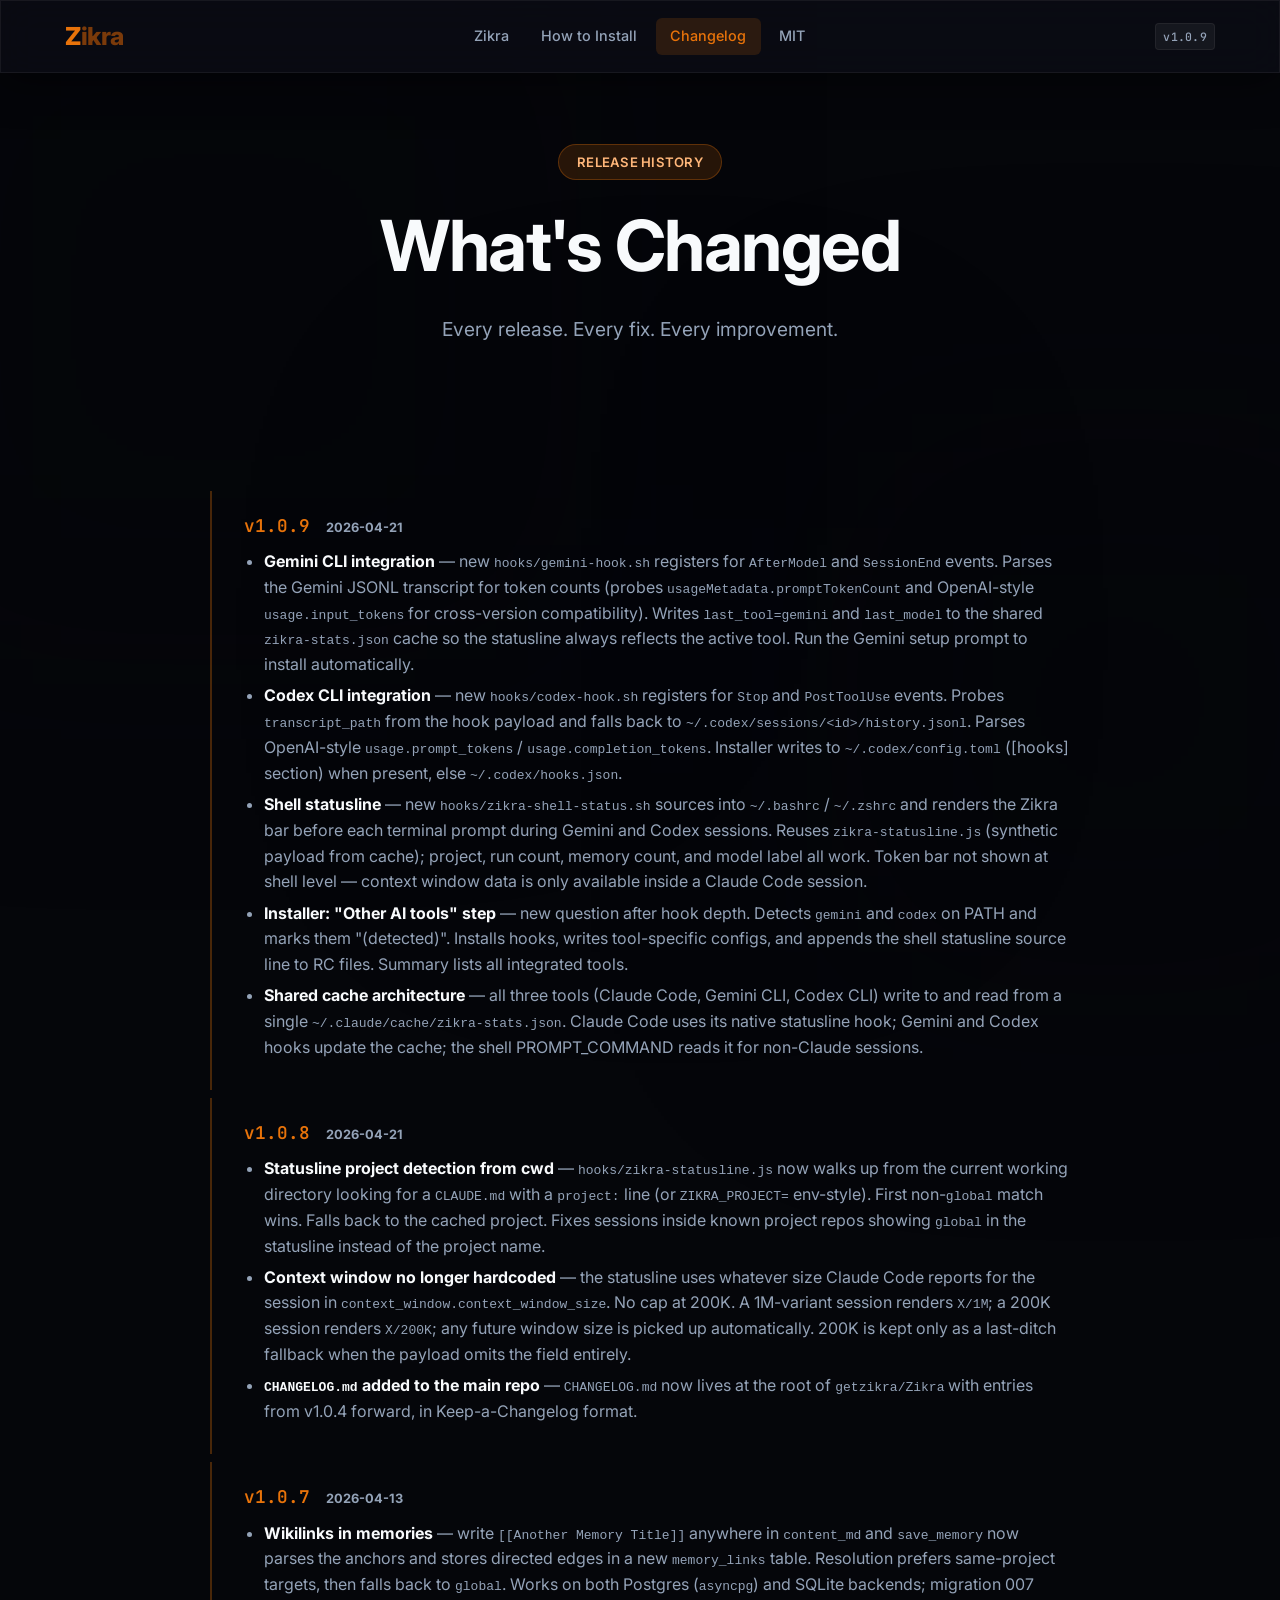
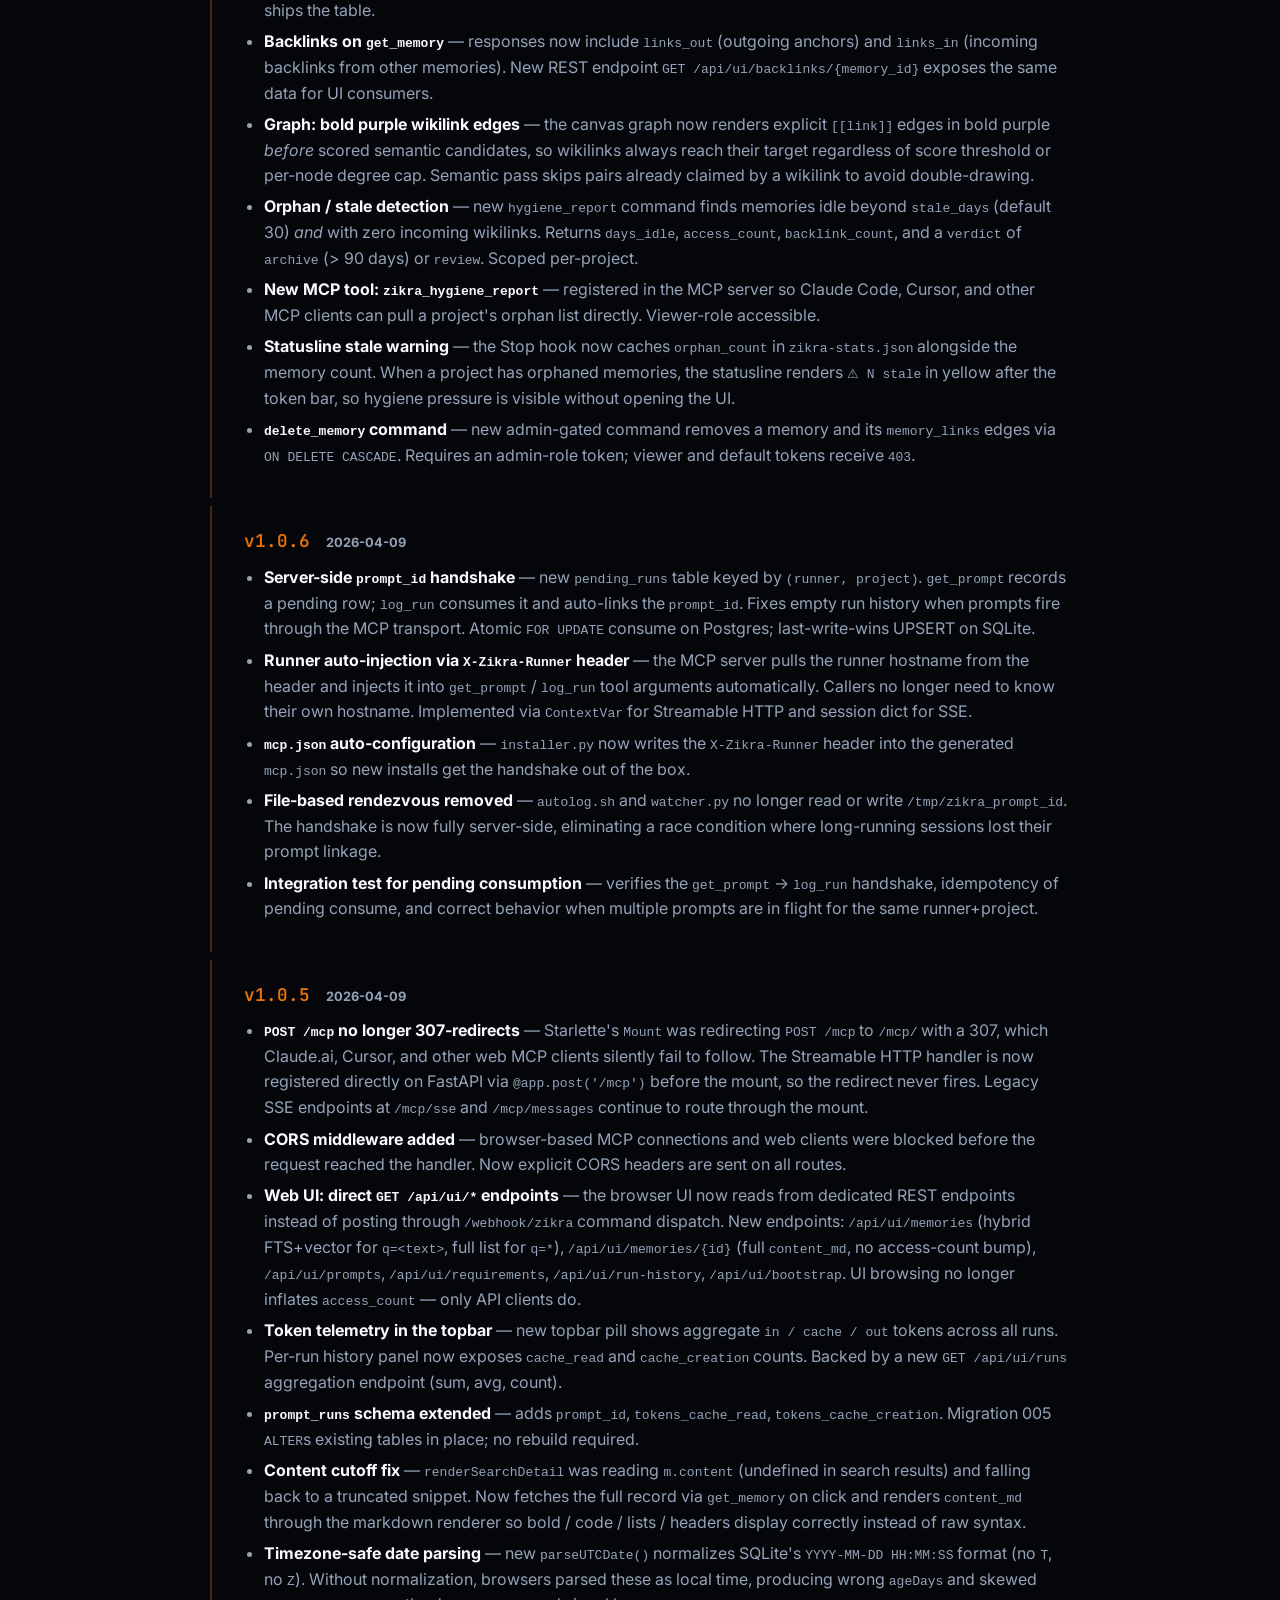
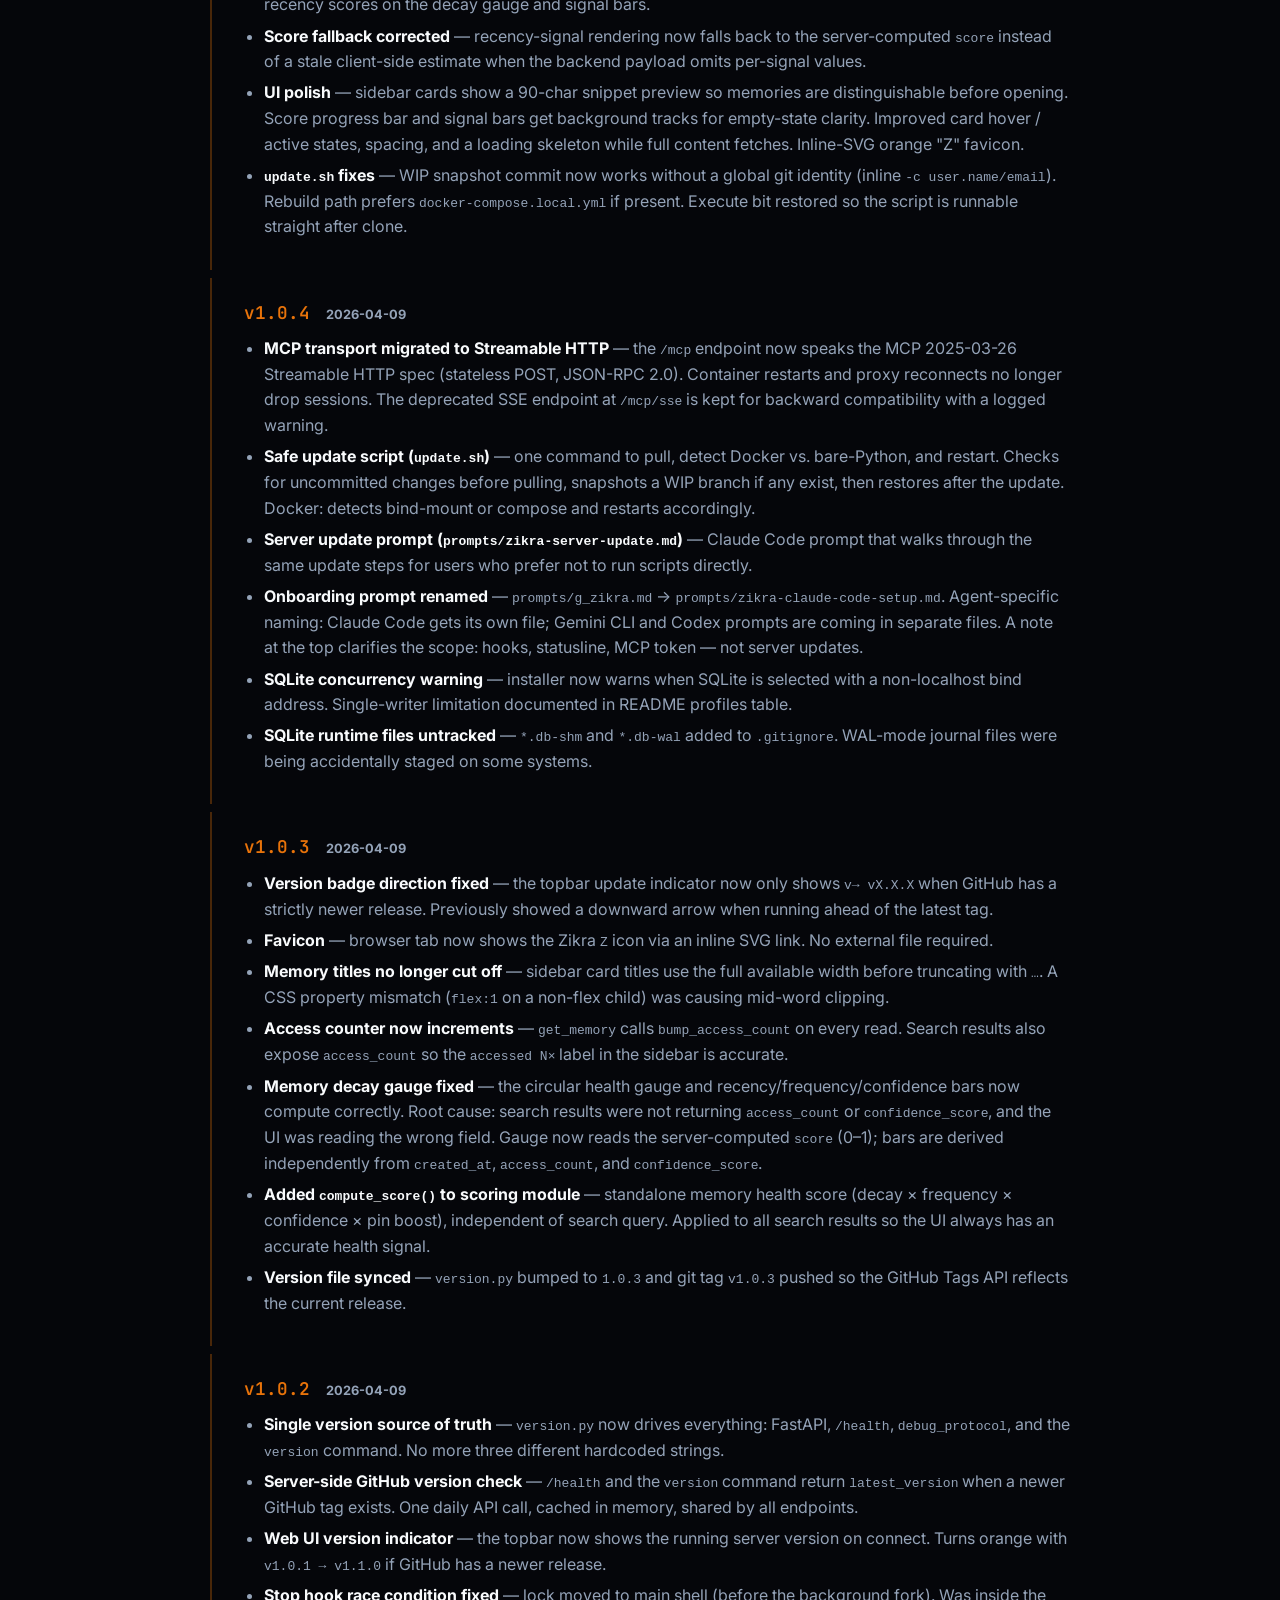
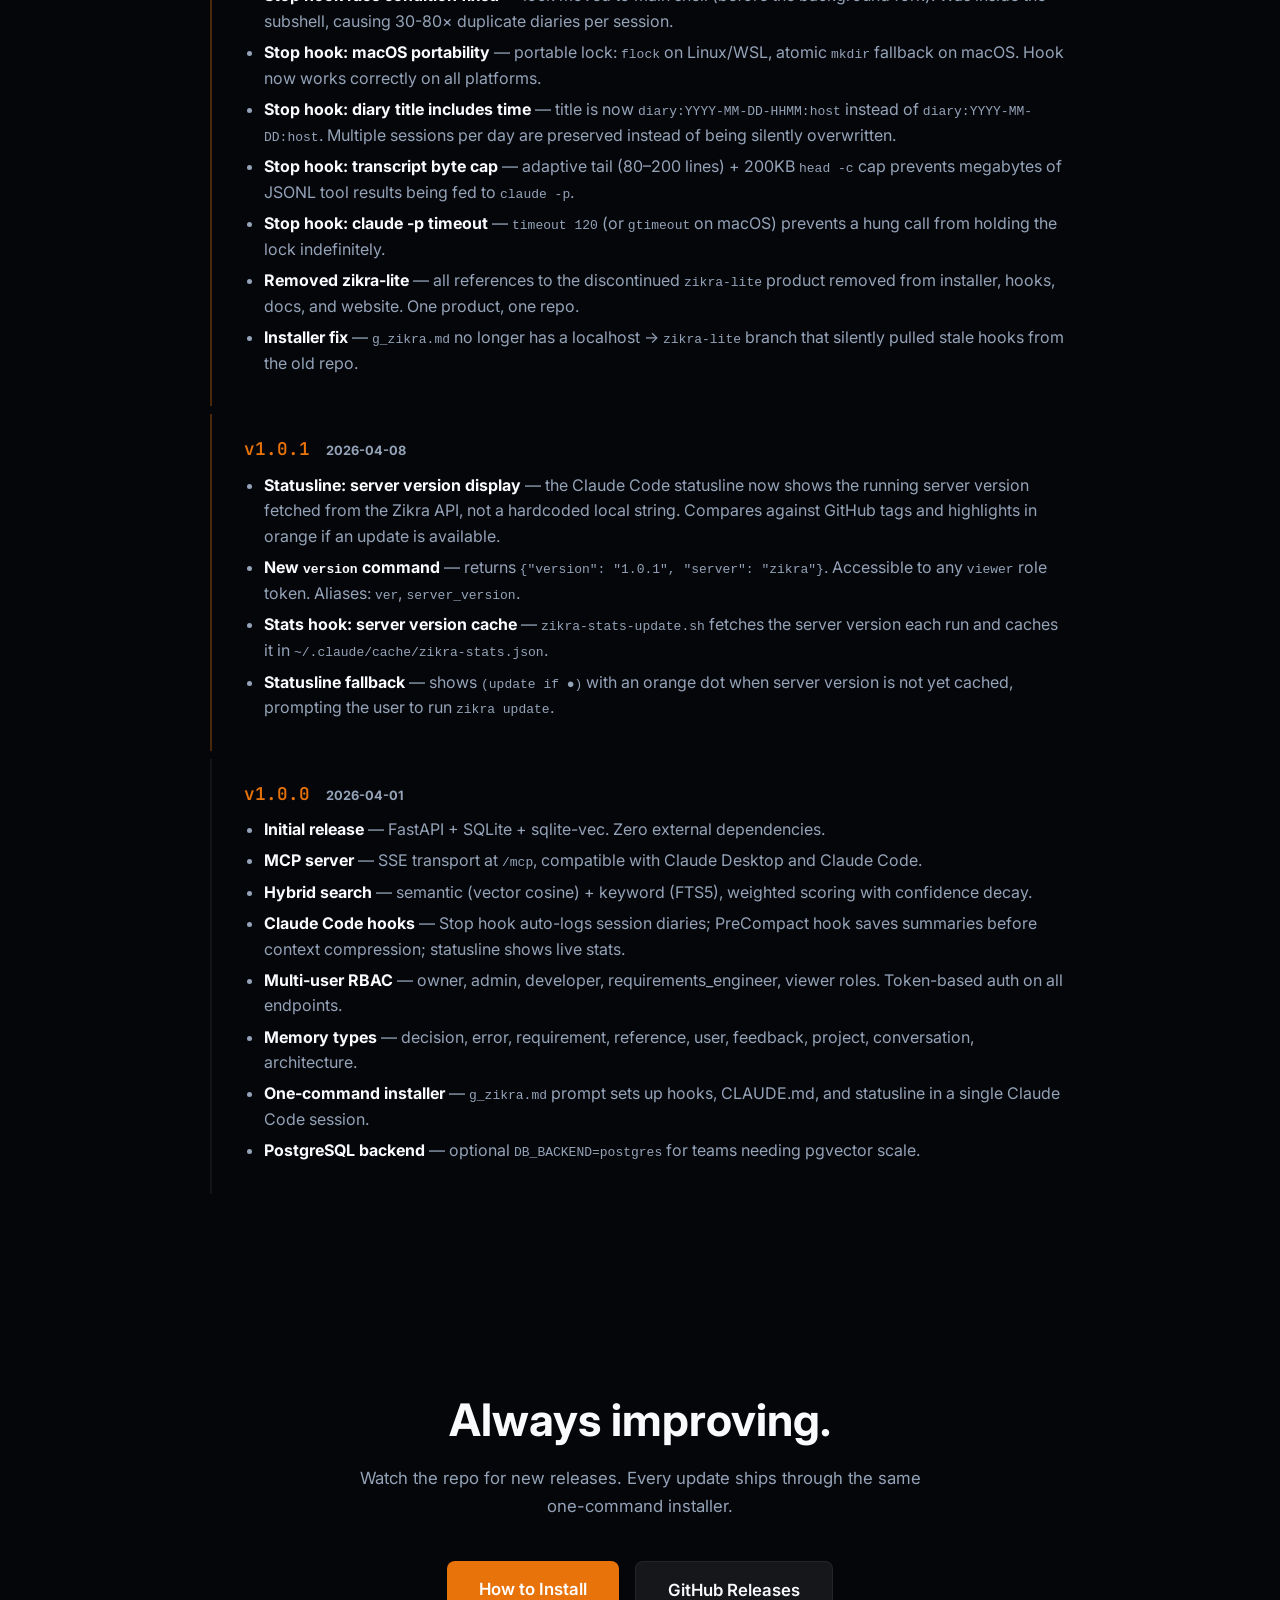
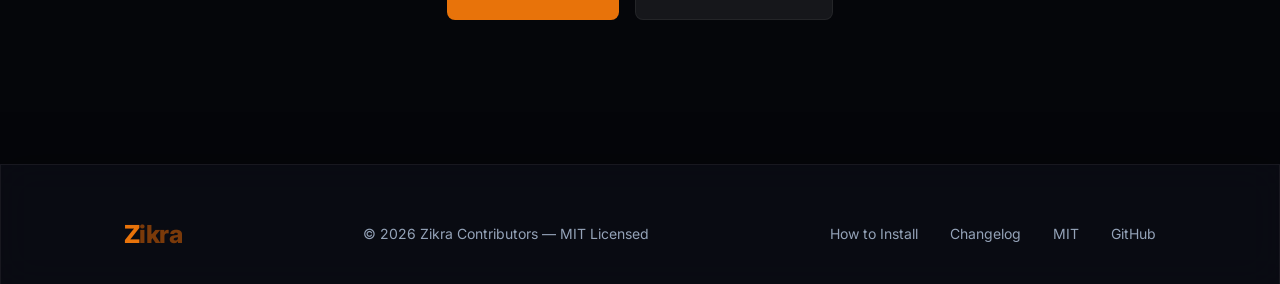
==== changelog.html @ b5ac1cb3 "docs: v1.0.8 + v1.0.9 changelog; Gemini/Codex install instructions changelog.html - Add v1.0.9 entry" ====
<!DOCTYPE html>
<html lang="en">
<head>
    <meta charset="UTF-8">
    <meta name="viewport" content="width=device-width, initial-scale=1.0">
    <title>Zikra — Changelog</title>
    <meta name="description" content="Zikra version history and release notes.">
    <link rel="icon" type="image/svg+xml" href="favicon.svg">
    <link rel="stylesheet" href="style.css">
    <link rel="preconnect" href="https://fonts.googleapis.com">
    <link rel="preconnect" href="https://fonts.gstatic.com" crossorigin>
    <link href="https://fonts.googleapis.com/css2?family=Inter:wght@300;400;500;600;700&family=JetBrains+Mono:wght@400;500&display=swap" rel="stylesheet">
</head>
<body>

<div class="blob blob-1"></div>
<div class="blob blob-2"></div>
<div class="blob blob-3"></div>

<nav class="navbar glass">
    <a href="index.html" class="logo"><span class="z">Z</span><span class="ikra">ikra</span></a>
    <div class="nav-links">
        <a href="index.html">Zikra</a>
        <a href="install.html">How to Install</a>
        <a href="changelog.html">Changelog</a>
        <a href="license.html">MIT</a>
    </div>
    <a href="changelog.html" class="version-badge" id="version-badge">v1.0.9</a>
</nav>

<!-- ── Hero ─────────────────────────────────────────────────────────────────── -->
<header style="padding:9rem 5% 2rem;text-align:center;" class="reveal">
    <div class="container">
        <div class="badge">Release History</div>
        <h1 class="hero-title">What's <span class="gradient-text">Changed</span></h1>
        <p class="hero-sub" style="margin:1.25rem auto 0;">
            Every release. Every fix. Every improvement.
        </p>
    </div>
</header>

<!-- ── Changelog entries ──────────────────────────────────────────────────────── -->
<section class="section reveal">
    <div style="max-width:860px;margin:0 auto;">

        <div class="changelog-entry">
            <h3>
                <span class="changelog-version">v1.0.9</span>
                <span class="changelog-date">2026-04-21</span>
            </h3>
            <ul>
                <li><strong>Gemini CLI integration</strong> — new <code>hooks/gemini-hook.sh</code> registers for <code>AfterModel</code> and <code>SessionEnd</code> events. Parses the Gemini JSONL transcript for token counts (probes <code>usageMetadata.promptTokenCount</code> and OpenAI-style <code>usage.input_tokens</code> for cross-version compatibility). Writes <code>last_tool=gemini</code> and <code>last_model</code> to the shared <code>zikra-stats.json</code> cache so the statusline always reflects the active tool. Run the Gemini setup prompt to install automatically.</li>
                <li><strong>Codex CLI integration</strong> — new <code>hooks/codex-hook.sh</code> registers for <code>Stop</code> and <code>PostToolUse</code> events. Probes <code>transcript_path</code> from the hook payload and falls back to <code>~/.codex/sessions/&lt;id&gt;/history.jsonl</code>. Parses OpenAI-style <code>usage.prompt_tokens</code> / <code>usage.completion_tokens</code>. Installer writes to <code>~/.codex/config.toml</code> ([hooks] section) when present, else <code>~/.codex/hooks.json</code>.</li>
                <li><strong>Shell statusline</strong> — new <code>hooks/zikra-shell-status.sh</code> sources into <code>~/.bashrc</code> / <code>~/.zshrc</code> and renders the Zikra bar before each terminal prompt during Gemini and Codex sessions. Reuses <code>zikra-statusline.js</code> (synthetic payload from cache); project, run count, memory count, and model label all work. Token bar not shown at shell level — context window data is only available inside a Claude Code session.</li>
                <li><strong>Installer: "Other AI tools" step</strong> — new question after hook depth. Detects <code>gemini</code> and <code>codex</code> on PATH and marks them "(detected)". Installs hooks, writes tool-specific configs, and appends the shell statusline source line to RC files. Summary lists all integrated tools.</li>
                <li><strong>Shared cache architecture</strong> — all three tools (Claude Code, Gemini CLI, Codex CLI) write to and read from a single <code>~/.claude/cache/zikra-stats.json</code>. Claude Code uses its native statusline hook; Gemini and Codex hooks update the cache; the shell PROMPT_COMMAND reads it for non-Claude sessions.</li>
            </ul>
        </div>

        <div class="changelog-entry">
            <h3>
                <span class="changelog-version">v1.0.8</span>
                <span class="changelog-date">2026-04-21</span>
            </h3>
            <ul>
                <li><strong>Statusline project detection from cwd</strong> — <code>hooks/zikra-statusline.js</code> now walks up from the current working directory looking for a <code>CLAUDE.md</code> with a <code>project:</code> line (or <code>ZIKRA_PROJECT=</code> env-style). First non-<code>global</code> match wins. Falls back to the cached project. Fixes sessions inside known project repos showing <code>global</code> in the statusline instead of the project name.</li>
                <li><strong>Context window no longer hardcoded</strong> — the statusline uses whatever size Claude Code reports for the session in <code>context_window.context_window_size</code>. No cap at 200K. A 1M-variant session renders <code>X/1M</code>; a 200K session renders <code>X/200K</code>; any future window size is picked up automatically. 200K is kept only as a last-ditch fallback when the payload omits the field entirely.</li>
                <li><strong><code>CHANGELOG.md</code> added to the main repo</strong> — <code>CHANGELOG.md</code> now lives at the root of <code>getzikra/Zikra</code> with entries from v1.0.4 forward, in Keep-a-Changelog format.</li>
            </ul>
        </div>

        <div class="changelog-entry">
            <h3>
                <span class="changelog-version">v1.0.7</span>
                <span class="changelog-date">2026-04-13</span>
            </h3>
            <ul>
                <li><strong>Wikilinks in memories</strong> — write <code>[[Another Memory Title]]</code> anywhere in <code>content_md</code> and <code>save_memory</code> now parses the anchors and stores directed edges in a new <code>memory_links</code> table. Resolution prefers same-project targets, then falls back to <code>global</code>. Works on both Postgres (<code>asyncpg</code>) and SQLite backends; migration 007 ships the table.</li>
                <li><strong>Backlinks on <code>get_memory</code></strong> — responses now include <code>links_out</code> (outgoing anchors) and <code>links_in</code> (incoming backlinks from other memories). New REST endpoint <code>GET /api/ui/backlinks/{memory_id}</code> exposes the same data for UI consumers.</li>
                <li><strong>Graph: bold purple wikilink edges</strong> — the canvas graph now renders explicit <code>[[link]]</code> edges in bold purple <em>before</em> scored semantic candidates, so wikilinks always reach their target regardless of score threshold or per-node degree cap. Semantic pass skips pairs already claimed by a wikilink to avoid double-drawing.</li>
                <li><strong>Orphan / stale detection</strong> — new <code>hygiene_report</code> command finds memories idle beyond <code>stale_days</code> (default 30) <em>and</em> with zero incoming wikilinks. Returns <code>days_idle</code>, <code>access_count</code>, <code>backlink_count</code>, and a <code>verdict</code> of <code>archive</code> (&gt; 90 days) or <code>review</code>. Scoped per-project.</li>
                <li><strong>New MCP tool: <code>zikra_hygiene_report</code></strong> — registered in the MCP server so Claude Code, Cursor, and other MCP clients can pull a project's orphan list directly. Viewer-role accessible.</li>
                <li><strong>Statusline stale warning</strong> — the Stop hook now caches <code>orphan_count</code> in <code>zikra-stats.json</code> alongside the memory count. When a project has orphaned memories, the statusline renders <code>⚠ N stale</code> in yellow after the token bar, so hygiene pressure is visible without opening the UI.</li>
                <li><strong><code>delete_memory</code> command</strong> — new admin-gated command removes a memory and its <code>memory_links</code> edges via <code>ON DELETE CASCADE</code>. Requires an admin-role token; viewer and default tokens receive <code>403</code>.</li>
            </ul>
        </div>

        <div class="changelog-entry">
            <h3>
                <span class="changelog-version">v1.0.6</span>
                <span class="changelog-date">2026-04-09</span>
            </h3>
            <ul>
                <li><strong>Server-side <code>prompt_id</code> handshake</strong> — new <code>pending_runs</code> table keyed by <code>(runner, project)</code>. <code>get_prompt</code> records a pending row; <code>log_run</code> consumes it and auto-links the <code>prompt_id</code>. Fixes empty run history when prompts fire through the MCP transport. Atomic <code>FOR UPDATE</code> consume on Postgres; last-write-wins UPSERT on SQLite.</li>
                <li><strong>Runner auto-injection via <code>X-Zikra-Runner</code> header</strong> — the MCP server pulls the runner hostname from the header and injects it into <code>get_prompt</code> / <code>log_run</code> tool arguments automatically. Callers no longer need to know their own hostname. Implemented via <code>ContextVar</code> for Streamable HTTP and session dict for SSE.</li>
                <li><strong><code>mcp.json</code> auto-configuration</strong> — <code>installer.py</code> now writes the <code>X-Zikra-Runner</code> header into the generated <code>mcp.json</code> so new installs get the handshake out of the box.</li>
                <li><strong>File-based rendezvous removed</strong> — <code>autolog.sh</code> and <code>watcher.py</code> no longer read or write <code>/tmp/zikra_prompt_id</code>. The handshake is now fully server-side, eliminating a race condition where long-running sessions lost their prompt linkage.</li>
                <li><strong>Integration test for pending consumption</strong> — verifies the <code>get_prompt</code> → <code>log_run</code> handshake, idempotency of pending consume, and correct behavior when multiple prompts are in flight for the same runner+project.</li>
            </ul>
        </div>

        <div class="changelog-entry">
            <h3>
                <span class="changelog-version">v1.0.5</span>
                <span class="changelog-date">2026-04-09</span>
            </h3>
            <ul>
                <li><strong><code>POST /mcp</code> no longer 307-redirects</strong> — Starlette's <code>Mount</code> was redirecting <code>POST /mcp</code> to <code>/mcp/</code> with a 307, which Claude.ai, Cursor, and other web MCP clients silently fail to follow. The Streamable HTTP handler is now registered directly on FastAPI via <code>@app.post('/mcp')</code> before the mount, so the redirect never fires. Legacy SSE endpoints at <code>/mcp/sse</code> and <code>/mcp/messages</code> continue to route through the mount.</li>
                <li><strong>CORS middleware added</strong> — browser-based MCP connections and web clients were blocked before the request reached the handler. Now explicit CORS headers are sent on all routes.</li>
                <li><strong>Web UI: direct <code>GET /api/ui/*</code> endpoints</strong> — the browser UI now reads from dedicated REST endpoints instead of posting through <code>/webhook/zikra</code> command dispatch. New endpoints: <code>/api/ui/memories</code> (hybrid FTS+vector for <code>q=&lt;text&gt;</code>, full list for <code>q=*</code>), <code>/api/ui/memories/{id}</code> (full <code>content_md</code>, no access-count bump), <code>/api/ui/prompts</code>, <code>/api/ui/requirements</code>, <code>/api/ui/run-history</code>, <code>/api/ui/bootstrap</code>. UI browsing no longer inflates <code>access_count</code> — only API clients do.</li>
                <li><strong>Token telemetry in the topbar</strong> — new topbar pill shows aggregate <code>in / cache / out</code> tokens across all runs. Per-run history panel now exposes <code>cache_read</code> and <code>cache_creation</code> counts. Backed by a new <code>GET /api/ui/runs</code> aggregation endpoint (sum, avg, count).</li>
                <li><strong><code>prompt_runs</code> schema extended</strong> — adds <code>prompt_id</code>, <code>tokens_cache_read</code>, <code>tokens_cache_creation</code>. Migration 005 <code>ALTER</code>s existing tables in place; no rebuild required.</li>
                <li><strong>Content cutoff fix</strong> — <code>renderSearchDetail</code> was reading <code>m.content</code> (undefined in search results) and falling back to a truncated snippet. Now fetches the full record via <code>get_memory</code> on click and renders <code>content_md</code> through the markdown renderer so bold / code / lists / headers display correctly instead of raw syntax.</li>
                <li><strong>Timezone-safe date parsing</strong> — new <code>parseUTCDate()</code> normalizes SQLite's <code>YYYY-MM-DD HH:MM:SS</code> format (no <code>T</code>, no <code>Z</code>). Without normalization, browsers parsed these as local time, producing wrong <code>ageDays</code> and skewed recency scores on the decay gauge and signal bars.</li>
                <li><strong>Score fallback corrected</strong> — recency-signal rendering now falls back to the server-computed <code>score</code> instead of a stale client-side estimate when the backend payload omits per-signal values.</li>
                <li><strong>UI polish</strong> — sidebar cards show a 90-char snippet preview so memories are distinguishable before opening. Score progress bar and signal bars get background tracks for empty-state clarity. Improved card hover / active states, spacing, and a loading skeleton while full content fetches. Inline-SVG orange "Z" favicon.</li>
                <li><strong><code>update.sh</code> fixes</strong> — WIP snapshot commit now works without a global git identity (inline <code>-c user.name/email</code>). Rebuild path prefers <code>docker-compose.local.yml</code> if present. Execute bit restored so the script is runnable straight after clone.</li>
            </ul>
        </div>

        <div class="changelog-entry">
            <h3>
                <span class="changelog-version">v1.0.4</span>
                <span class="changelog-date">2026-04-09</span>
            </h3>
            <ul>
                <li><strong>MCP transport migrated to Streamable HTTP</strong> — the <code>/mcp</code> endpoint now speaks the MCP 2025-03-26 Streamable HTTP spec (stateless POST, JSON-RPC 2.0). Container restarts and proxy reconnects no longer drop sessions. The deprecated SSE endpoint at <code>/mcp/sse</code> is kept for backward compatibility with a logged warning.</li>
                <li><strong>Safe update script (<code>update.sh</code>)</strong> — one command to pull, detect Docker vs. bare-Python, and restart. Checks for uncommitted changes before pulling, snapshots a WIP branch if any exist, then restores after the update. Docker: detects bind-mount or compose and restarts accordingly.</li>
                <li><strong>Server update prompt (<code>prompts/zikra-server-update.md</code>)</strong> — Claude Code prompt that walks through the same update steps for users who prefer not to run scripts directly.</li>
                <li><strong>Onboarding prompt renamed</strong> — <code>prompts/g_zikra.md</code> → <code>prompts/zikra-claude-code-setup.md</code>. Agent-specific naming: Claude Code gets its own file; Gemini CLI and Codex prompts are coming in separate files. A note at the top clarifies the scope: hooks, statusline, MCP token — not server updates.</li>
                <li><strong>SQLite concurrency warning</strong> — installer now warns when SQLite is selected with a non-localhost bind address. Single-writer limitation documented in README profiles table.</li>
                <li><strong>SQLite runtime files untracked</strong> — <code>*.db-shm</code> and <code>*.db-wal</code> added to <code>.gitignore</code>. WAL-mode journal files were being accidentally staged on some systems.</li>
            </ul>
        </div>

        <div class="changelog-entry">
            <h3>
                <span class="changelog-version">v1.0.3</span>
                <span class="changelog-date">2026-04-09</span>
            </h3>
            <ul>
                <li><strong>Version badge direction fixed</strong> — the topbar update indicator now only shows <code>v→ vX.X.X</code> when GitHub has a strictly newer release. Previously showed a downward arrow when running ahead of the latest tag.</li>
                <li><strong>Favicon</strong> — browser tab now shows the Zikra <code>Z</code> icon via an inline SVG link. No external file required.</li>
                <li><strong>Memory titles no longer cut off</strong> — sidebar card titles use the full available width before truncating with <code>…</code>. A CSS property mismatch (<code>flex:1</code> on a non-flex child) was causing mid-word clipping.</li>
                <li><strong>Access counter now increments</strong> — <code>get_memory</code> calls <code>bump_access_count</code> on every read. Search results also expose <code>access_count</code> so the <code>accessed N×</code> label in the sidebar is accurate.</li>
                <li><strong>Memory decay gauge fixed</strong> — the circular health gauge and recency/frequency/confidence bars now compute correctly. Root cause: search results were not returning <code>access_count</code> or <code>confidence_score</code>, and the UI was reading the wrong field. Gauge now reads the server-computed <code>score</code> (0–1); bars are derived independently from <code>created_at</code>, <code>access_count</code>, and <code>confidence_score</code>.</li>
                <li><strong>Added <code>compute_score()</code> to scoring module</strong> — standalone memory health score (decay × frequency × confidence × pin boost), independent of search query. Applied to all search results so the UI always has an accurate health signal.</li>
                <li><strong>Version file synced</strong> — <code>version.py</code> bumped to <code>1.0.3</code> and git tag <code>v1.0.3</code> pushed so the GitHub Tags API reflects the current release.</li>
            </ul>
        </div>

        <div class="changelog-entry">
            <h3>
                <span class="changelog-version">v1.0.2</span>
                <span class="changelog-date">2026-04-09</span>
            </h3>
            <ul>
                <li><strong>Single version source of truth</strong> — <code>version.py</code> now drives everything: FastAPI, <code>/health</code>, <code>debug_protocol</code>, and the <code>version</code> command. No more three different hardcoded strings.</li>
                <li><strong>Server-side GitHub version check</strong> — <code>/health</code> and the <code>version</code> command return <code>latest_version</code> when a newer GitHub tag exists. One daily API call, cached in memory, shared by all endpoints.</li>
                <li><strong>Web UI version indicator</strong> — the topbar now shows the running server version on connect. Turns orange with <code>v1.0.1 → v1.1.0</code> if GitHub has a newer release.</li>
                <li><strong>Stop hook race condition fixed</strong> — lock moved to main shell (before the background fork). Was inside the subshell, causing 30-80× duplicate diaries per session.</li>
                <li><strong>Stop hook: macOS portability</strong> — portable lock: <code>flock</code> on Linux/WSL, atomic <code>mkdir</code> fallback on macOS. Hook now works correctly on all platforms.</li>
                <li><strong>Stop hook: diary title includes time</strong> — title is now <code>diary:YYYY-MM-DD-HHMM:host</code> instead of <code>diary:YYYY-MM-DD:host</code>. Multiple sessions per day are preserved instead of being silently overwritten.</li>
                <li><strong>Stop hook: transcript byte cap</strong> — adaptive tail (80–200 lines) + 200KB <code>head -c</code> cap prevents megabytes of JSONL tool results being fed to <code>claude -p</code>.</li>
                <li><strong>Stop hook: claude -p timeout</strong> — <code>timeout 120</code> (or <code>gtimeout</code> on macOS) prevents a hung call from holding the lock indefinitely.</li>
                <li><strong>Removed zikra-lite</strong> — all references to the discontinued <code>zikra-lite</code> product removed from installer, hooks, docs, and website. One product, one repo.</li>
                <li><strong>Installer fix</strong> — <code>g_zikra.md</code> no longer has a localhost → <code>zikra-lite</code> branch that silently pulled stale hooks from the old repo.</li>
            </ul>
        </div>

        <div class="changelog-entry">
            <h3>
                <span class="changelog-version">v1.0.1</span>
                <span class="changelog-date">2026-04-08</span>
            </h3>
            <ul>
                <li><strong>Statusline: server version display</strong> — the Claude Code statusline now shows the running server version fetched from the Zikra API, not a hardcoded local string. Compares against GitHub tags and highlights in orange if an update is available.</li>
                <li><strong>New <code>version</code> command</strong> — returns <code>{"version": "1.0.1", "server": "zikra"}</code>. Accessible to any <code>viewer</code> role token. Aliases: <code>ver</code>, <code>server_version</code>.</li>
                <li><strong>Stats hook: server version cache</strong> — <code>zikra-stats-update.sh</code> fetches the server version each run and caches it in <code>~/.claude/cache/zikra-stats.json</code>.</li>
                <li><strong>Statusline fallback</strong> — shows <code>(update if ●)</code> with an orange dot when server version is not yet cached, prompting the user to run <code>zikra update</code>.</li>
            </ul>
        </div>

        <div class="changelog-entry">
            <h3>
                <span class="changelog-version">v1.0.0</span>
                <span class="changelog-date">2026-04-01</span>
            </h3>
            <ul>
                <li><strong>Initial release</strong> — FastAPI + SQLite + sqlite-vec. Zero external dependencies.</li>
                <li><strong>MCP server</strong> — SSE transport at <code>/mcp</code>, compatible with Claude Desktop and Claude Code.</li>
                <li><strong>Hybrid search</strong> — semantic (vector cosine) + keyword (FTS5), weighted scoring with confidence decay.</li>
                <li><strong>Claude Code hooks</strong> — Stop hook auto-logs session diaries; PreCompact hook saves summaries before context compression; statusline shows live stats.</li>
                <li><strong>Multi-user RBAC</strong> — owner, admin, developer, requirements_engineer, viewer roles. Token-based auth on all endpoints.</li>
                <li><strong>Memory types</strong> — decision, error, requirement, reference, user, feedback, project, conversation, architecture.</li>
                <li><strong>One-command installer</strong> — <code>g_zikra.md</code> prompt sets up hooks, CLAUDE.md, and statusline in a single Claude Code session.</li>
                <li><strong>PostgreSQL backend</strong> — optional <code>DB_BACKEND=postgres</code> for teams needing pgvector scale.</li>
            </ul>
        </div>

    </div>
</section>

<!-- ── CTA ────────────────────────────────────────────────────────────────────── -->
<section class="reveal">
    <div class="cta-band">
        <h2>Always <span class="gradient-text">improving.</span></h2>
        <p>Watch the repo for new releases. Every update ships through the same one-command installer.</p>
        <div class="btn-row">
            <a href="install.html" class="btn btn-primary btn-lg btn-glow">How to Install</a>
            <a href="https://github.com/GetZikra/zikra/releases" class="btn btn-github btn-lg" target="_blank" rel="noopener">GitHub Releases</a>
        </div>
    </div>
</section>

<footer class="glass">
    <div class="footer-inner">
        <a href="index.html" class="logo"><span class="z">Z</span><span class="ikra">ikra</span></a>
        <span class="footer-copy">© 2026 Zikra Contributors — MIT Licensed</span>
        <div class="footer-links">
            <a href="install.html">How to Install</a>
            <a href="changelog.html">Changelog</a>
            <a href="license.html">MIT</a>
            <a href="https://github.com/GetZikra/zikra" target="_blank" rel="noopener">GitHub</a>
        </div>
    </div>
</footer>

<script src="script.js"></script>
</body>
</html>
---- style.css ----
:root {
    --bg-color: #05060a;
    --text-color: #f8fafc;
    --muted: #94a3b8;
    --primary: #E8730A;
    --primary-hover: #D66A09;
    --primary-dim: rgba(232, 115, 10, 0.15);
    --primary-border: rgba(232, 115, 10, 0.3);
    --glass-bg: rgba(13, 15, 23, 0.65);
    --glass-border: rgba(255, 255, 255, 0.06);
    --code-bg: rgba(0, 0, 0, 0.45);
}

* { margin: 0; padding: 0; box-sizing: border-box; }

html { scroll-behavior: smooth; }

body {
    font-family: 'Inter', sans-serif;
    background-color: var(--bg-color);
    color: var(--text-color);
    line-height: 1.7;
    overflow-x: hidden;
}

/* ── Blobs ── */
.blob {
    position: fixed;
    filter: blur(120px);
    z-index: -1;
    opacity: 0.35;
    animation: none;
    pointer-events: none;
}
.blob-1 { top: -5%; left: -10%; width: 55vw; height: 55vw; background: var(--bg-color); }
.blob-2 { bottom: -10%; right: -10%; width: 45vw; height: 45vw; background: var(--bg-color); animation-delay: -6s; }
.blob-3 { top: 45%; left: 35%; width: 35vw; height: 35vw; background: var(--bg-color); animation-delay: -12s; opacity: 0.12; }

@keyframes blobFloat {
    0%   { transform: translate(0, 0) scale(1); }
    100% { transform: translate(50px, 70px) scale(1.12); }
}

/* ── Reveal ── */
.reveal {
    opacity: 0;
    transform: translateY(28px);
    transition: opacity 0.75s cubic-bezier(0.4, 0, 0.2, 1), transform 0.75s cubic-bezier(0.4, 0, 0.2, 1);
}
.reveal.active { opacity: 1; transform: translateY(0); }

/* ── Glass ── */
.glass {
    background: var(--glass-bg);
    backdrop-filter: blur(18px);
    -webkit-backdrop-filter: blur(18px);
    border: 1px solid var(--glass-border);
    box-shadow: 0 8px 40px rgba(0, 0, 0, 0.5);
}

/* ── Layout ── */
.container { max-width: 1160px; margin: 0 auto; padding: 0 5%; }
.section { padding: 7rem 5%; max-width: 1160px; margin: 0 auto; }

/* ── Typography ── */
h1, h2, h3, h4 { font-weight: 700; line-height: 1.2; }

.section-title {
    font-size: clamp(2.2rem, 4vw, 3.2rem);
    text-align: center;
    margin-bottom: 1rem;
}
.section-subtitle {
    text-align: center;
    font-size: 1.15rem;
    color: var(--muted);
    margin-bottom: 4rem;
    max-width: 640px;
    margin-left: auto;
    margin-right: auto;
}

.gradient-text {
    color: var(--text-color);
}
@keyframes gradientFlow { to { background-position: 200% center; } }

/* ── Badge ── */
.badge {
    display: inline-flex;
    align-items: center;
    gap: 0.4rem;
    padding: 0.35rem 1.1rem;
    border-radius: 20px;
    background: var(--primary-dim);
    color: #FFB77A;
    font-size: 0.82rem;
    font-weight: 600;
    margin-bottom: 1.5rem;
    border: 1px solid var(--primary-border);
    letter-spacing: 0.02em;
    text-transform: uppercase;
}
.badge.pulse { animation: none; }
@keyframes pulseGlow {
    0%   { box-shadow: none; }
    70%  { box-shadow: none; }
    100% { box-shadow: none; }
}

/* ── Buttons ── */
.btn {
    display: inline-block;
    padding: 0.7rem 1.5rem;
    border-radius: 8px;
    font-weight: 600;
    font-size: 0.95rem;
    text-decoration: none;
    transition: all 0.25s ease;
    cursor: pointer;
    border: none;
    white-space: nowrap;
}
.btn-lg { padding: 0.9rem 2rem; font-size: 1.05rem; }
.btn-primary { background: var(--primary); color: #fff; }
.btn-primary:hover { background: var(--primary-hover); transform: translateY(-2px); box-shadow: none; }
.btn-ghost { background: transparent; border: 1px solid var(--glass-border); color: var(--text-color); }
.btn-ghost:hover { background: rgba(255,255,255,0.06); transform: translateY(-2px); }
.btn-github {
    background: rgba(255,255,255,0.07);
    border: 1px solid var(--glass-border);
    color: var(--text-color);
    display: inline-flex;
    align-items: center;
    gap: 0.5rem;
}
.btn-github:hover { background: rgba(255,255,255,0.12); transform: translateY(-2px); }
.btn-glow { box-shadow: none; }
.btn-glow:hover { box-shadow: none; }

/* ── Navbar ── */
.navbar {
    position: fixed;
    top: 0; width: 100%;
    padding: 0.9rem 5%;
    display: flex;
    justify-content: space-between;
    align-items: center;
    z-index: 1000;
    border-bottom: 1px solid var(--glass-border);
    border-radius: 0;
}
.logo {
    font-size: 1.55rem;
    font-weight: 800;
    letter-spacing: -0.5px;
    text-decoration: none;
}
.logo .z { color: #E8730A; }
.logo .ikra { color: #7A3A0A; }

.nav-links { display: flex; gap: 0.25rem; }
.nav-links a {
    color: var(--muted);
    text-decoration: none;
    padding: 0.4rem 0.9rem;
    border-radius: 6px;
    font-size: 0.9rem;
    font-weight: 500;
    transition: all 0.2s;
}
.nav-links a:hover { color: var(--text-color); background: rgba(255,255,255,0.05); }
.nav-links a.active { color: var(--primary); background: var(--primary-dim); }

.nav-actions { display: flex; gap: 0.75rem; align-items: center; }

.version-badge {
    font-size: 0.72rem;
    font-weight: 500;
    font-family: 'JetBrains Mono', monospace;
    color: var(--muted);
    background: rgba(255,255,255,0.05);
    border: 1px solid var(--glass-border);
    border-radius: 4px;
    padding: 0.15rem 0.45rem;
    letter-spacing: 0.02em;
    text-decoration: none;
    transition: color 0.2s, border-color 0.2s;
}
.version-badge:hover { color: var(--text-color); border-color: var(--primary-border); }

/* ── Changelog page ── */
.changelog-entry {
    border-left: 2px solid var(--primary-border);
    padding: 1.5rem 0 1.5rem 2rem;
    margin-bottom: 0.5rem;
}
.changelog-entry:last-child { border-left-color: var(--glass-border); }
.changelog-version {
    font-family: 'JetBrains Mono', monospace;
    font-size: 1.1rem;
    font-weight: 600;
    color: var(--primary);
}
.changelog-date {
    font-size: 0.8rem;
    color: var(--muted);
    margin-left: 0.75rem;
}
.changelog-entry h3 { margin-bottom: 0.75rem; }
.changelog-entry ul { padding-left: 1.25rem; color: var(--muted); }
.changelog-entry ul li { margin-bottom: 0.35rem; line-height: 1.6; }
.changelog-entry ul li strong { color: var(--text-color); }

/* ── Hero ── */
.hero {
    min-height: 100vh;
    display: flex;
    flex-direction: column;
    justify-content: center;
    align-items: center;
    text-align: center;
    padding: 10rem 5% 5rem;
    background: var(--bg-color);
}
.hero-title { font-size: clamp(2.8rem, 5.5vw, 5rem); margin-bottom: 1.5rem; letter-spacing: -1.5px; }
.hero-sub { font-size: 1.2rem; max-width: 600px; margin: 0 auto 2.5rem; color: var(--muted); line-height: 1.8; }
.hero-cta { display: flex; gap: 1rem; justify-content: center; margin-bottom: 4.5rem; flex-wrap: wrap; }

/* Inner page hero (shorter) */
.hero-inner {
    padding: 9rem 5% 4rem;
    text-align: center;
}
.hero-inner .hero-title { font-size: clamp(2.4rem, 4.5vw, 4rem); }

/* ── Terminal ── */
.terminal {
    width: 100%;
    max-width: 820px;
    border-radius: 14px;
    text-align: left;
    margin: 0 auto;
}
.terminal-header {
    background: rgba(0,0,0,0.5);
    padding: 0.75rem 1rem;
    display: flex;
    align-items: center;
    gap: 0.5rem;
    border-radius: 14px 14px 0 0;
}
.dot { width: 11px; height: 11px; border-radius: 50%; }
.dot-r { background: #ff5f56; }
.dot-y { background: #ffbd2e; }
.dot-g { background: #27c93f; }
.terminal-label { color: var(--muted); font-size: 0.82rem; font-family: 'JetBrains Mono', monospace; margin: 0 auto; }
.terminal-body {
    padding: 1.75rem 2rem;
    font-family: 'JetBrains Mono', monospace;
    font-size: 0.88rem;
    color: #e2e8f0;
    line-height: 2;
}
.prompt { color: var(--primary); margin-right: 0.4rem; }
.t-out { color: var(--muted); display: block; }
.t-success { color: #4ade80; display: block; }
.t-dim { color: #475569; display: block; margin-top: 0.5rem; }
.t-stat { color: #FFB77A; display: block; }

/* Float animation for terminal */
.float {
    animation: none;
}
@keyframes floatUp {
    0%, 100% { transform: translateY(0); }
    50%       { transform: translateY(-10px); }
}

/* ── Cards ── */
.grid-3 { display: grid; grid-template-columns: repeat(auto-fit, minmax(290px, 1fr)); gap: 1.5rem; }
.grid-2 { display: grid; grid-template-columns: repeat(auto-fit, minmax(420px, 1fr)); gap: 1.5rem; }

.card {
    padding: 2rem 2.2rem;
    border-radius: 16px;
    transition: transform 0.35s ease, border-color 0.35s ease;
}
.card:hover { transform: translateY(-6px); border-color: var(--primary-border); }
.card-icon { font-size: 2.2rem; margin-bottom: 1.25rem; }
.card h3 { font-size: 1.2rem; margin-bottom: 0.75rem; }
.card p { color: var(--muted); font-size: 0.975rem; }

/* ── Feature row ── */
.feature-row {
    display: flex;
    align-items: center;
    gap: 5rem;
    margin-bottom: 6rem;
}
.feature-row.flip { flex-direction: row-reverse; }
.feature-text { flex: 1; }
.feature-visual { flex: 1; position: relative; }
.feature-text h3 { font-size: 1.9rem; margin-bottom: 0.85rem; }
.feature-text p { color: var(--muted); font-size: 1.05rem; margin-bottom: 1.5rem; }
.step-tag {
    display: inline-block;
    padding: 0.25rem 0.85rem;
    background: var(--primary-dim);
    color: #FFB77A;
    border: 1px solid var(--primary-border);
    border-radius: 20px;
    font-size: 0.8rem;
    font-weight: 600;
    margin-bottom: 1rem;
    text-transform: uppercase;
    letter-spacing: 0.05em;
}
.check-list { list-style: none; }
.check-list li {
    padding: 0.4rem 0;
    color: #e2e8f0;
    font-size: 0.975rem;
    display: flex;
    align-items: flex-start;
    gap: 0.6rem;
}
.check-list li::before { content: '✓'; color: var(--primary); font-weight: 700; flex-shrink: 0; }

/* ── Code block ── */
.code-block {
    background: var(--code-bg);
    border: 1px solid rgba(255,255,255,0.07);
    border-radius: 10px;
    padding: 1.5rem 1.75rem;
    font-family: 'JetBrains Mono', monospace;
    font-size: 0.875rem;
    color: #e2e8f0;
    line-height: 1.9;
    overflow-x: auto;
}
.code-block .c-prompt { color: var(--primary); }
.code-block .c-comment { color: #475569; }
.code-block .c-key { color: #FFB77A; }
.code-block .c-val { color: #86efac; }
.code-block .c-out { color: var(--muted); }
.code-block .c-success { color: #4ade80; }

/* ── Command table ── */
.cmd-table {
    width: 100%;
    border-collapse: collapse;
    font-size: 0.9rem;
}
.cmd-table th {
    text-align: left;
    padding: 0.75rem 1rem;
    color: var(--primary);
    font-weight: 600;
    font-size: 0.8rem;
    text-transform: uppercase;
    letter-spacing: 0.05em;
    border-bottom: 1px solid var(--glass-border);
}
.cmd-table td {
    padding: 0.85rem 1rem;
    border-bottom: 1px solid rgba(255,255,255,0.04);
    vertical-align: top;
}
.cmd-table tr:last-child td { border-bottom: none; }
.cmd-table tr:hover td { background: rgba(255,255,255,0.025); }
.cmd-name {
    font-family: 'JetBrains Mono', monospace;
    color: #FFB77A;
    font-size: 0.85rem;
    white-space: nowrap;
}
.cmd-aliases {
    font-family: 'JetBrains Mono', monospace;
    color: var(--muted);
    font-size: 0.78rem;
}
.cmd-desc { color: #cbd5e1; font-size: 0.88rem; }

/* ── Env table ── */
.env-table {
    width: 100%;
    border-collapse: collapse;
    font-size: 0.88rem;
}
.env-table th {
    text-align: left;
    padding: 0.65rem 1rem;
    color: var(--muted);
    font-size: 0.78rem;
    text-transform: uppercase;
    letter-spacing: 0.05em;
    border-bottom: 1px solid var(--glass-border);
}
.env-table td {
    padding: 0.8rem 1rem;
    border-bottom: 1px solid rgba(255,255,255,0.04);
    vertical-align: top;
}
.env-table tr:last-child td { border-bottom: none; }
.env-name {
    font-family: 'JetBrains Mono', monospace;
    color: #93c5fd;
    font-size: 0.82rem;
    white-space: nowrap;
}
.env-req { color: var(--primary); font-weight: 600; font-size: 0.8rem; }
.env-opt { color: var(--muted); font-size: 0.8rem; }
.env-default { font-family: 'JetBrains Mono', monospace; color: var(--muted); font-size: 0.8rem; }
.env-desc { color: #cbd5e1; }

/* ── Stack pills ── */
.stack-row {
    display: flex;
    flex-wrap: wrap;
    gap: 0.6rem;
    justify-content: center;
    margin-bottom: 3.5rem;
}
.stack-pill {
    padding: 0.3rem 1rem;
    border-radius: 20px;
    background: rgba(255,255,255,0.05);
    border: 1px solid var(--glass-border);
    font-size: 0.82rem;
    color: #cbd5e1;
    font-family: 'JetBrains Mono', monospace;
}

/* ── Compare table ── */
.compare-table {
    width: 100%;
    border-collapse: collapse;
    font-size: 0.9rem;
}
.compare-table th {
    padding: 1rem 1.25rem;
    text-align: center;
    font-size: 1rem;
}
.compare-table th:first-child { text-align: left; color: var(--muted); font-size: 0.8rem; text-transform: uppercase; letter-spacing: 0.05em; }
.compare-table td {
    padding: 0.85rem 1.25rem;
    border-top: 1px solid rgba(255,255,255,0.04);
    text-align: center;
}
.compare-table td:first-child { text-align: left; color: #e2e8f0; }
.compare-table .col-zikra { color: #FFB77A; font-weight: 700; font-size: 1.1rem; }
.compare-table .col-pro  { color: var(--primary); font-weight: 700; font-size: 1.1rem; }
.tick { color: #4ade80; font-size: 1.1rem; }
.cross { color: #475569; font-size: 1.1rem; }
.partial { color: #fbbf24; font-size: 0.85rem; }

/* ── Architecture diagram (text) ── */
.arch-diagram {
    background: var(--code-bg);
    border: 1px solid rgba(255,255,255,0.07);
    border-radius: 12px;
    padding: 2rem;
    font-family: 'JetBrains Mono', monospace;
    font-size: 0.82rem;
    line-height: 1.85;
    color: #94a3b8;
    overflow-x: auto;
}
.arch-diagram .arch-node { color: #FFB77A; }
.arch-diagram .arch-arrow { color: #E8730A; }
.arch-diagram .arch-label { color: #64748b; }
.arch-diagram .arch-ok { color: #4ade80; }

/* ── CTA band ── */
.cta-band {
    text-align: center;
    padding: 5rem 5%;
    max-width: 700px;
    margin: 0 auto;
}
.cta-band h2 { font-size: clamp(1.9rem, 3.5vw, 2.8rem); margin-bottom: 1rem; }
.cta-band p { color: var(--muted); margin-bottom: 2.5rem; font-size: 1.05rem; }
.cta-band .btn-row { display: flex; gap: 1rem; justify-content: center; flex-wrap: wrap; }

/* ── License page ── */
.license-card {
    max-width: 820px;
    margin: 0 auto;
    padding: 3rem;
    border-radius: 20px;
}
.license-text {
    font-family: 'JetBrains Mono', monospace;
    font-size: 0.875rem;
    line-height: 1.85;
    color: #94a3b8;
    white-space: pre-wrap;
    background: var(--code-bg);
    border: 1px solid rgba(255,255,255,0.06);
    border-radius: 10px;
    padding: 2rem;
    margin: 2rem 0;
}

/* ── Footer ── */
footer {
    border-top: 1px solid var(--glass-border);
    margin-top: 4rem;
}
.footer-inner {
    max-width: 1160px;
    margin: 0 auto;
    padding: 3rem 5%;
    display: flex;
    justify-content: space-between;
    align-items: center;
    flex-wrap: wrap;
    gap: 1.5rem;
}
.footer-copy { color: var(--muted); font-size: 0.875rem; }
.footer-links { display: flex; gap: 2rem; }
.footer-links a { color: var(--muted); text-decoration: none; font-size: 0.875rem; transition: color 0.2s; }
.footer-links a:hover { color: var(--primary); }

/* ── Agent chips / avatars ── */
.agent-chip {
    width: 44px;
    height: 44px;
    border-radius: 50%;
    display: flex;
    align-items: center;
    justify-content: center;
    font-weight: 700;
    font-size: 0.82rem;
    flex-shrink: 0;
    letter-spacing: -0.3px;
    font-family: 'JetBrains Mono', monospace;
}
.av-human { background: rgba(232,115,10,0.15); border: 2px solid #E8730A;  color: #FFB77A; }
.av-cweb  { background: rgba(139,92,246,0.15);  border: 2px solid #8B5CF6; color: #C4B5FD; }
.av-ccode { background: rgba(74,222,128,0.1);   border: 2px solid #4ade80; color: #4ade80; }
.av-gpt   { background: rgba(52,211,153,0.1);   border: 2px solid #34D399; color: #34D399; }
.av-team  { background: rgba(148,163,184,0.1);  border: 2px solid #64748b; color: #94a3b8; }
.av-sm { width: 34px; height: 34px; font-size: 0.7rem; }
.av-lg { width: 56px; height: 56px; font-size: 1rem; }
.av-xl { width: 72px; height: 72px; font-size: 1.15rem; }

/* ── Before / After panels ── */
.before-after {
    display: grid;
    grid-template-columns: 1fr 1fr;
    gap: 2rem;
    margin-top: 3rem;
}
.ba-panel { border-radius: 16px; padding: 2rem; }
.ba-before { border-color: rgba(248,113,113,0.25) !important; }
.ba-after  { border-color: rgba(74,222,128,0.2)  !important; }
.ba-label {
    font-size: 0.76rem;
    font-weight: 700;
    text-transform: uppercase;
    letter-spacing: 0.09em;
    margin-bottom: 1.5rem;
}
.ba-before .ba-label { color: #f87171; }
.ba-after  .ba-label { color: #4ade80; }

.session-card {
    background: rgba(0,0,0,0.3);
    border: 1px solid rgba(255,255,255,0.06);
    border-radius: 12px;
    padding: 1.25rem;
    margin-bottom: 0.75rem;
}
.session-title {
    font-size: 0.73rem;
    font-weight: 600;
    color: var(--muted);
    text-transform: uppercase;
    letter-spacing: 0.06em;
    margin-bottom: 0.85rem;
    font-family: 'JetBrains Mono', monospace;
}
.agents-row { display: flex; align-items: center; gap: 0.75rem; margin-bottom: 0.85rem; }
.agent-line { flex: 1; height: 2px; border-radius: 1px; }
.agent-line.connected { background: linear-gradient(90deg, #E8730A 0%, #4ade80 100%); }
.agent-line.broken    { background: repeating-linear-gradient(90deg, #f87171 0, #f87171 5px, transparent 5px, transparent 10px); }

.session-outputs { display: flex; flex-direction: column; gap: 0.35rem; }
.so-ok  { font-size: 0.82rem; color: #4ade80; font-family: 'JetBrains Mono', monospace; }
.so-err { font-size: 0.82rem; color: #f87171; font-family: 'JetBrains Mono', monospace; }
.session-break {
    text-align: center;
    font-size: 0.73rem;
    color: #475569;
    margin: 0.75rem 0;
    font-family: 'JetBrains Mono', monospace;
}

/* Hub spoke (after panel) */
.hub-spoke { display: flex; flex-direction: column; align-items: center; gap: 1.25rem; height: 100%; justify-content: center; }
.hub-agents { display: flex; gap: 0.85rem; flex-wrap: wrap; justify-content: center; }
.hub-agent  { display: flex; flex-direction: column; align-items: center; gap: 0.35rem; }
.hub-agent span { font-size: 0.68rem; color: var(--muted); }
.hub-arrows { color: var(--primary); font-size: 1rem; opacity: 0.7; }
.hub-center {
    padding: 0.85rem 2rem;
    border-radius: 12px;
    border: 2px solid var(--primary);
    background: var(--primary-dim);
    text-align: center;
}
.hub-result { display: flex; flex-direction: column; gap: 0.4rem; width: 100%; }

/* ── Journey Timeline ── */
.journey-timeline {
    display: flex;
    flex-direction: column;
    max-width: 860px;
    margin: 3rem auto 0;
}
.jt-step {
    display: flex;
    gap: 2rem;
    align-items: flex-start;
    padding-bottom: 2.5rem;
    position: relative;
}
.jt-step:not(:last-child)::before {
    content: '';
    position: absolute;
    left: 27px;
    top: 58px;
    bottom: 0;
    width: 2px;
    background: linear-gradient(180deg, rgba(232,115,10,0.3) 0%, transparent 100%);
}
.jt-avatars {
    display: flex;
    flex-direction: column;
    align-items: center;
    gap: 0.4rem;
    min-width: 56px;
}
.jt-content { flex: 1; padding: 1.5rem 1.75rem; border-radius: 14px; }
.jt-content p { color: var(--muted); font-size: 0.975rem; line-height: 1.75; margin-top: 0.75rem; }
.jt-content cite { display: block; margin-top: 0.85rem; font-size: 0.85rem; color: #FFB77A; font-style: normal; }

/* ── Responsive ── */
@media (max-width: 900px) {
    .feature-row, .feature-row.flip { flex-direction: column; gap: 2.5rem; }
    .grid-2 { grid-template-columns: 1fr; }
}
@media (max-width: 768px) {
    .nav-links { display: none; }
    .hero-title { letter-spacing: -0.5px; }
    .hero-cta { flex-direction: column; align-items: center; }
    .btn-lg { width: 100%; max-width: 320px; text-align: center; }
    .footer-inner { flex-direction: column; text-align: center; }
    .footer-links { justify-content: center; }
    .compare-table { font-size: 0.8rem; }
    .compare-table td, .compare-table th { padding: 0.65rem 0.75rem; }
    .before-after { grid-template-columns: 1fr; }
    .jt-step { flex-direction: column; gap: 1rem; }
    .jt-step::before { display: none; }
    .jt-avatars { flex-direction: row; min-width: unset; }
    .hub-agent span { display: none; }
}
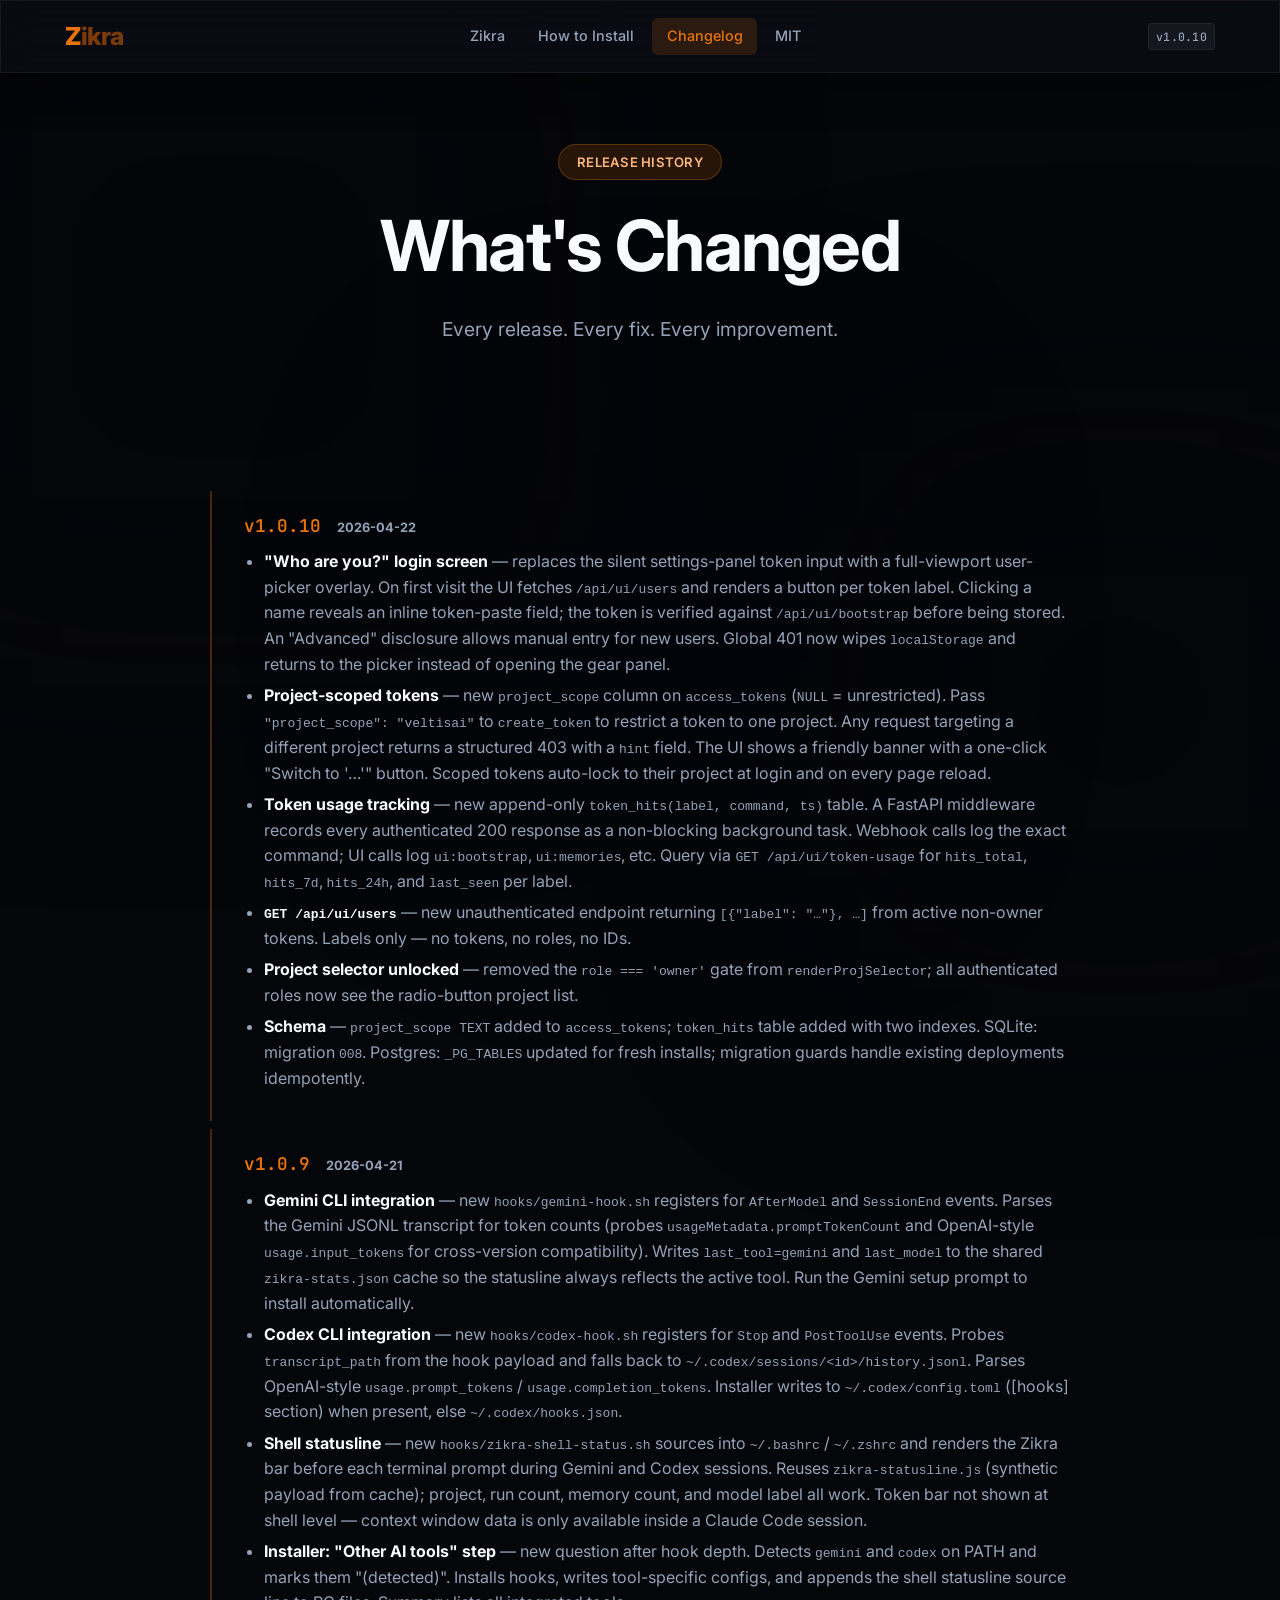
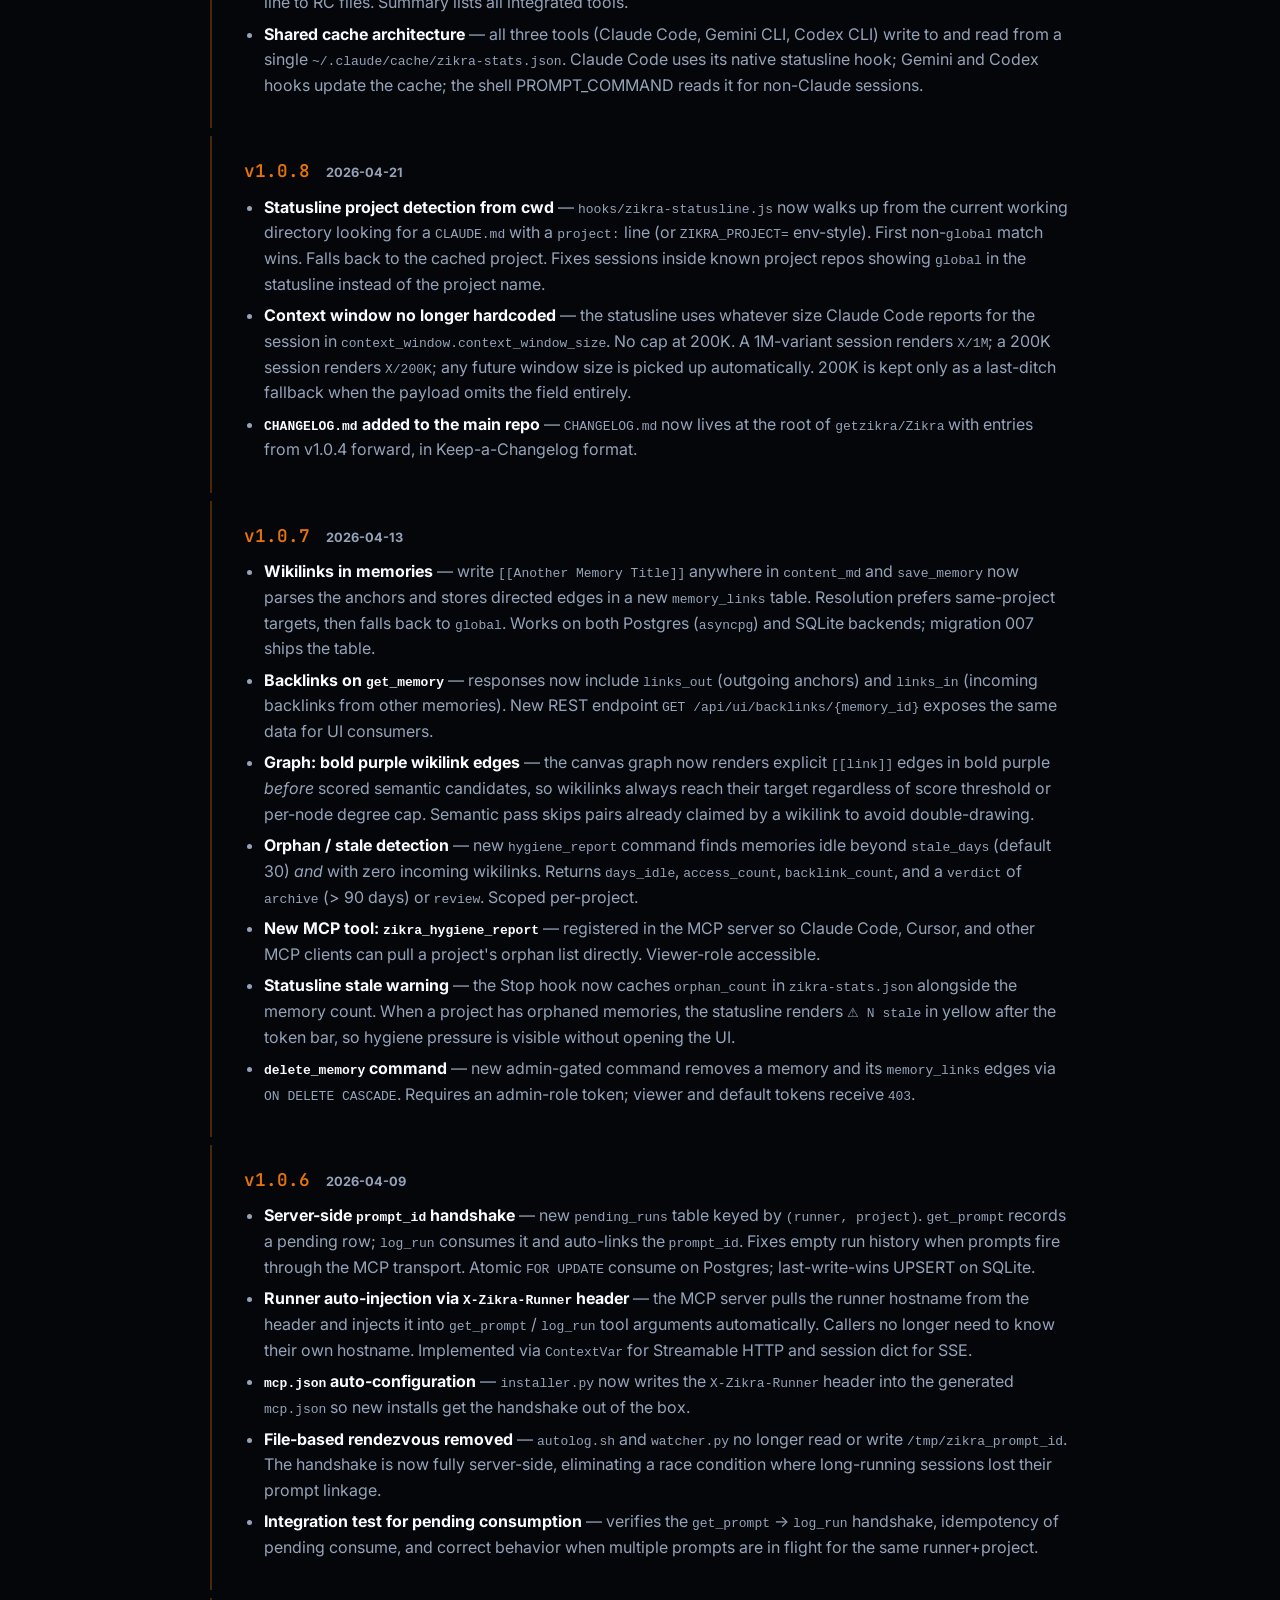
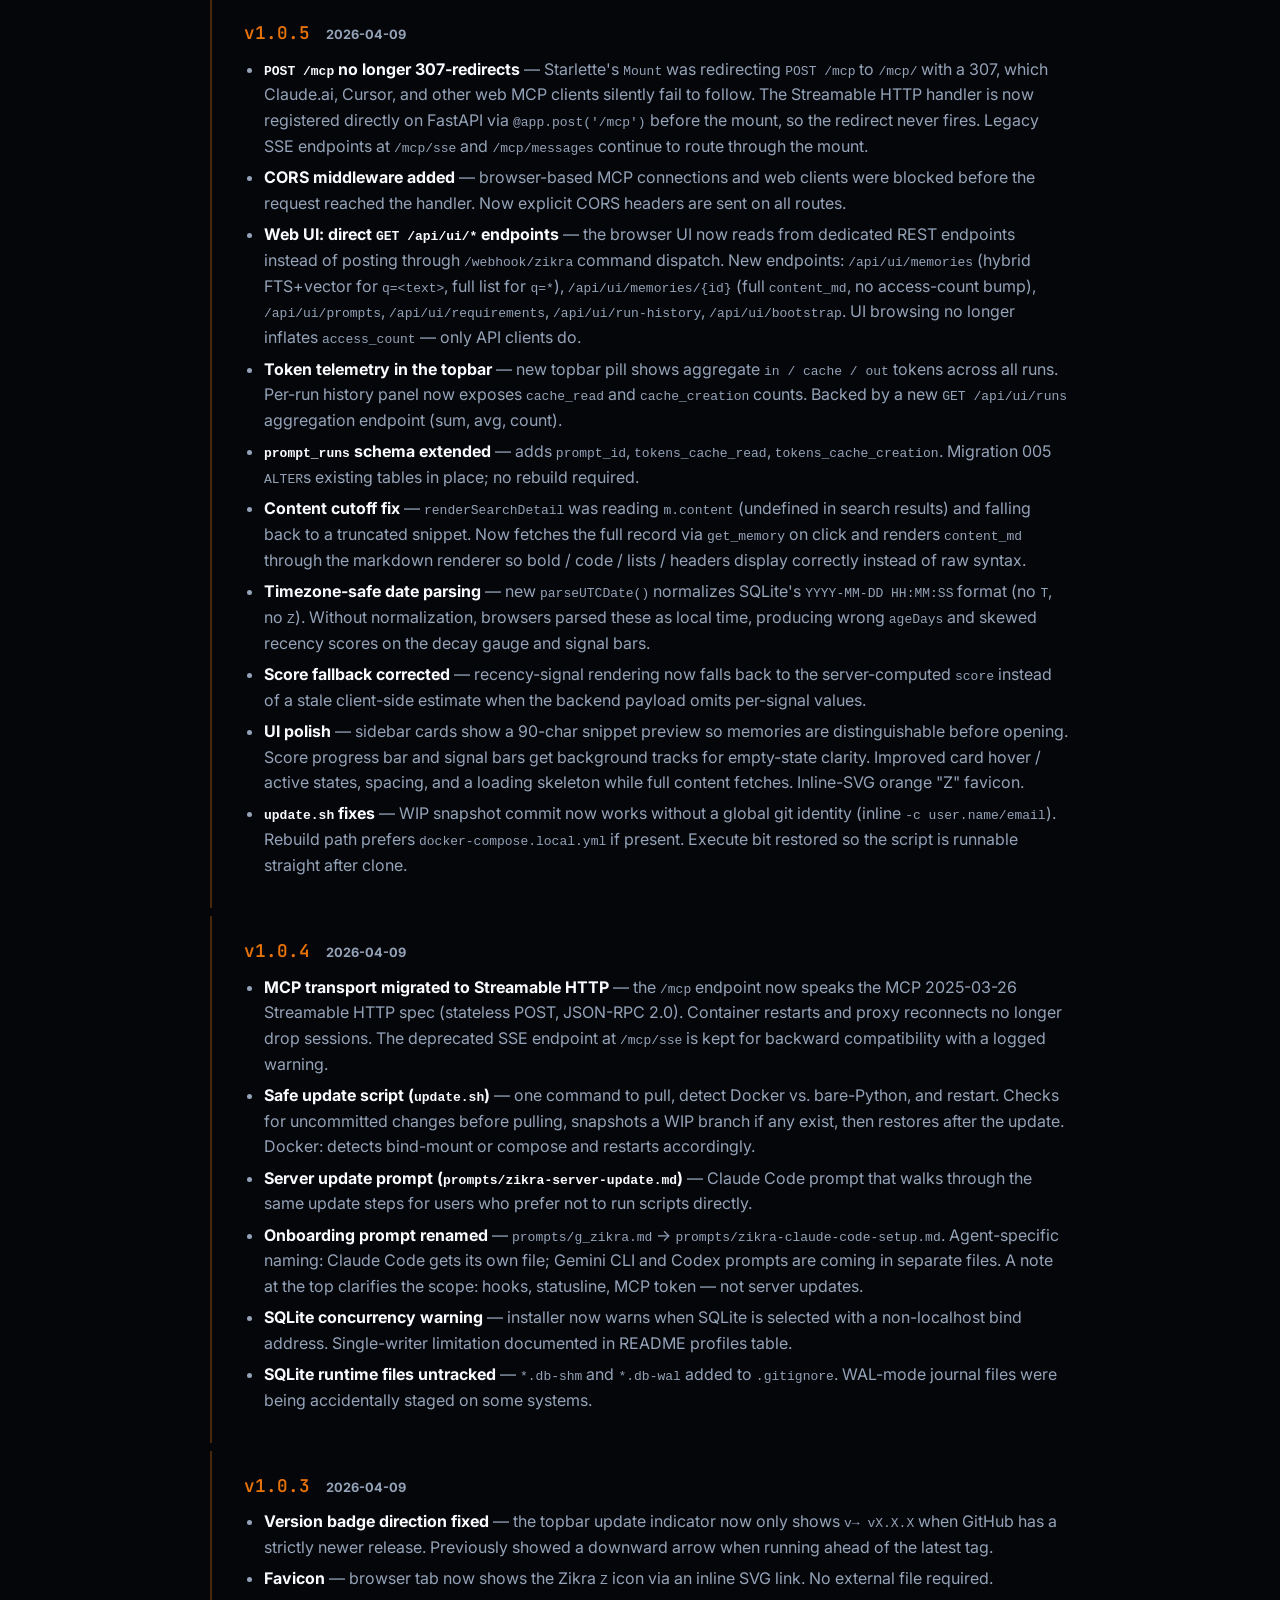
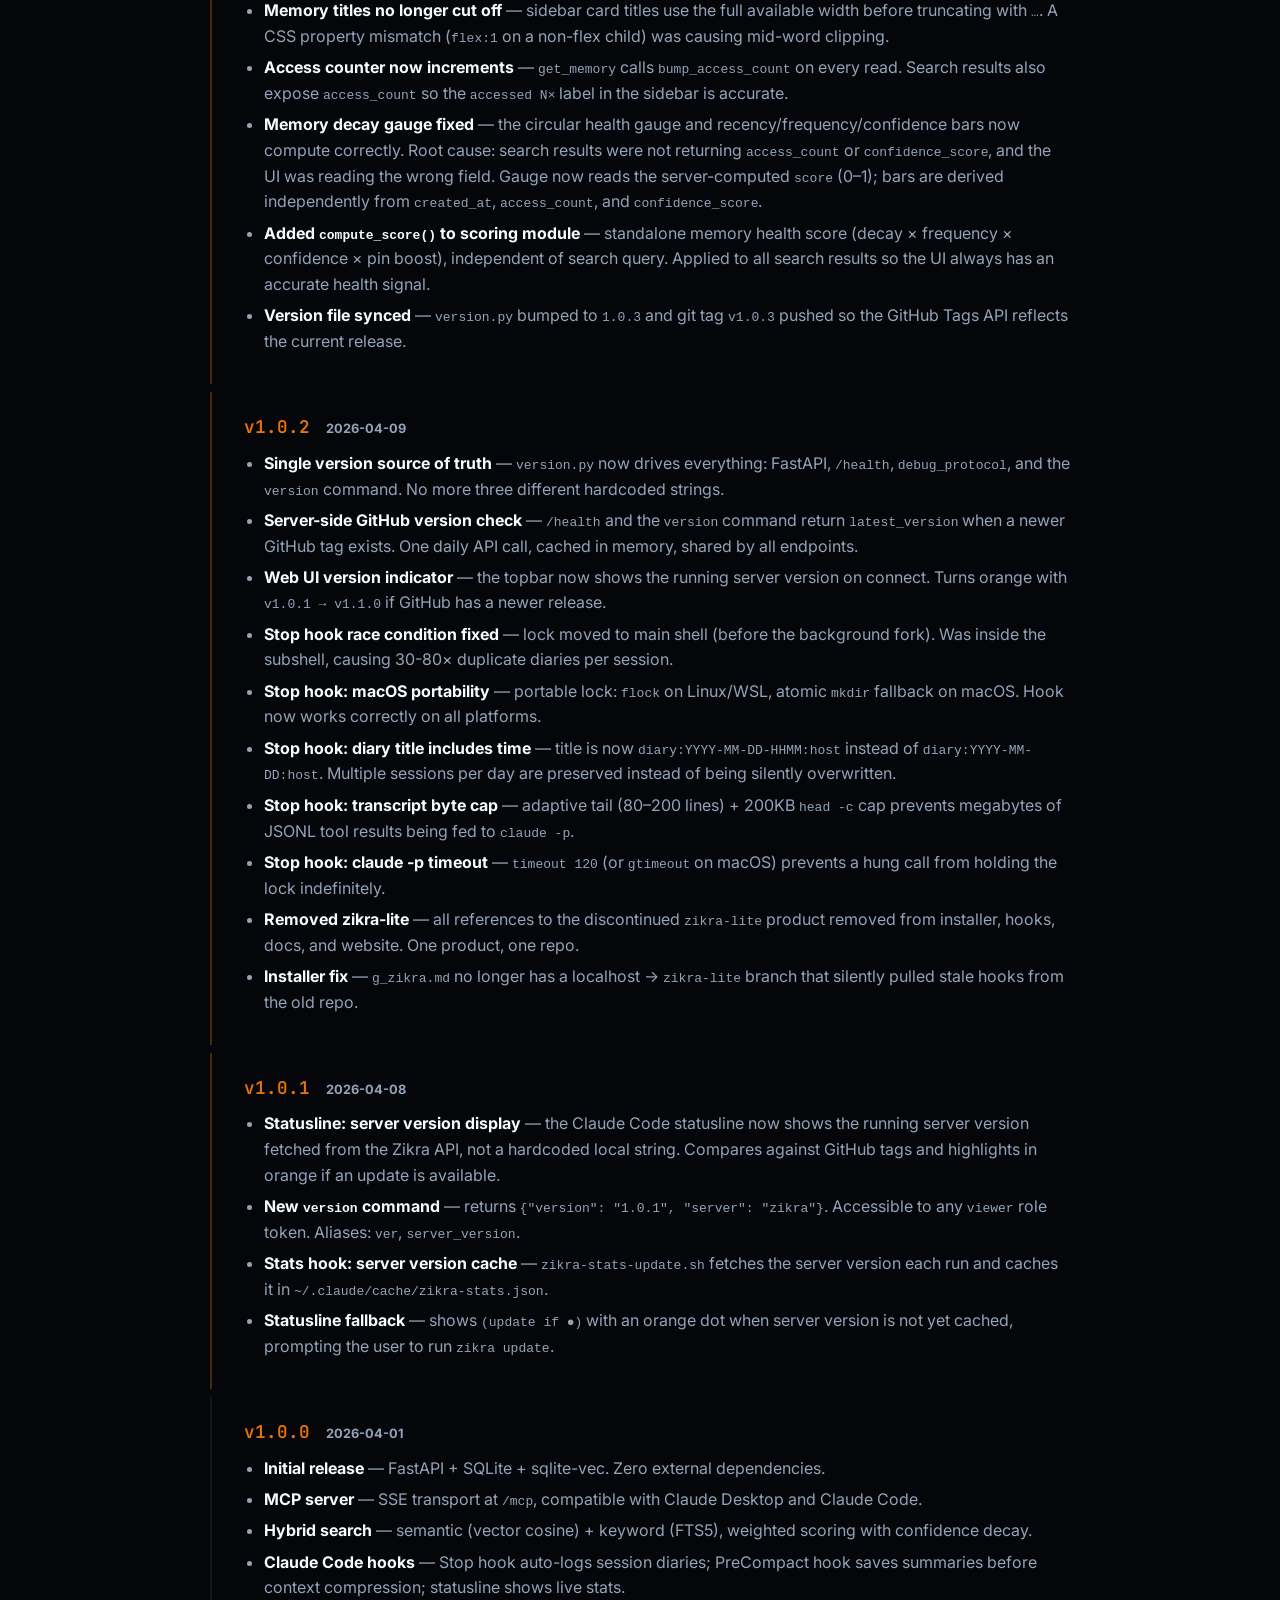
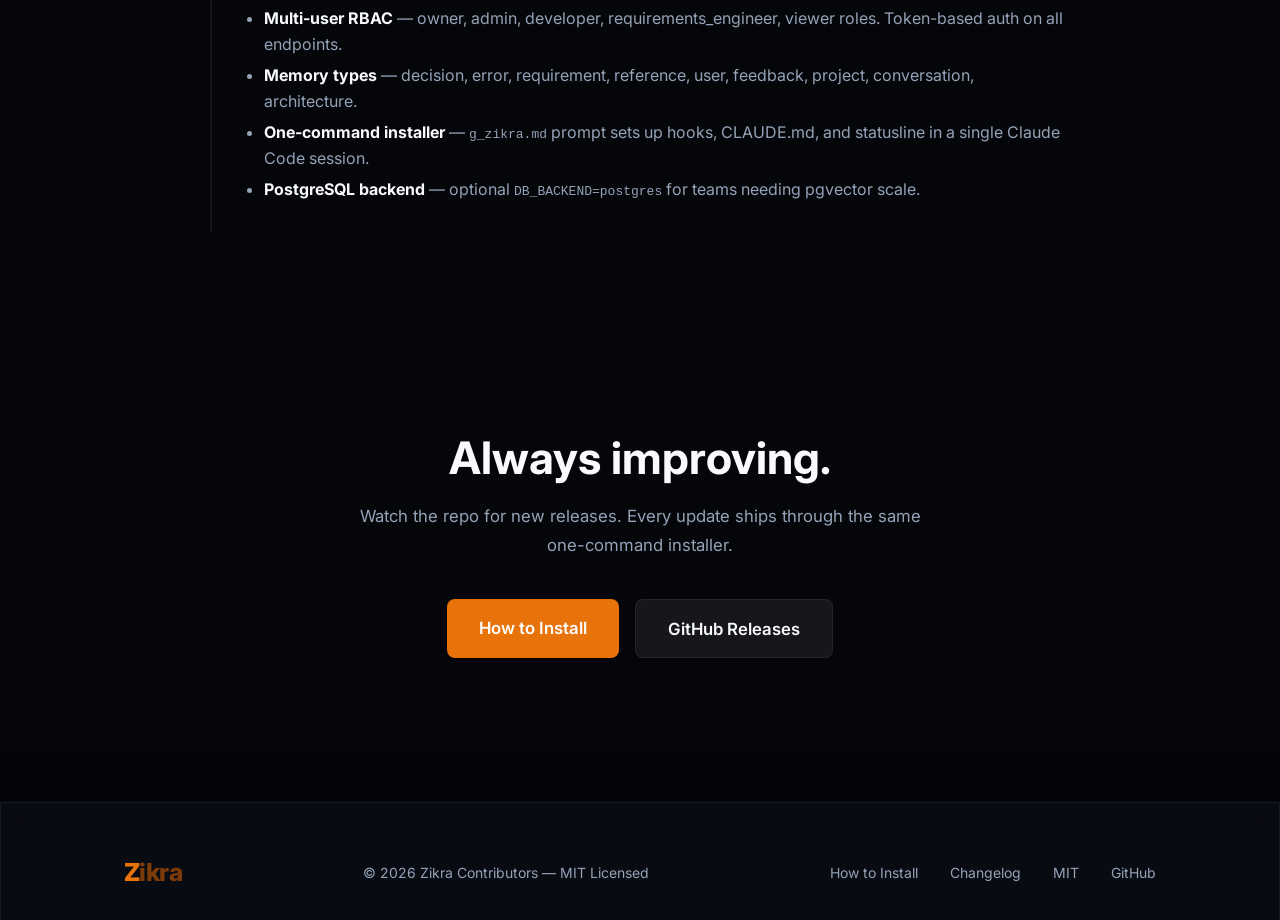
==== commit efb50864: "docs: v1.0.10 — multi-user login, project-scoped tokens, usage tracking Co-Authored-By: Claude Sonne" ====
--- a/changelog.html
+++ b/changelog.html
@@ -25,7 +25,7 @@
         <a href="changelog.html">Changelog</a>
         <a href="license.html">MIT</a>
     </div>
-    <a href="changelog.html" class="version-badge" id="version-badge">v1.0.9</a>
+    <a href="changelog.html" class="version-badge" id="version-badge">v1.0.10</a>
 </nav>
 
 <!-- ── Hero ─────────────────────────────────────────────────────────────────── -->
@@ -42,6 +42,21 @@
 <!-- ── Changelog entries ──────────────────────────────────────────────────────── -->
 <section class="section reveal">
     <div style="max-width:860px;margin:0 auto;">
+
+        <div class="changelog-entry">
+            <h3>
+                <span class="changelog-version">v1.0.10</span>
+                <span class="changelog-date">2026-04-22</span>
+            </h3>
+            <ul>
+                <li><strong>"Who are you?" login screen</strong> — replaces the silent settings-panel token input with a full-viewport user-picker overlay. On first visit the UI fetches <code>/api/ui/users</code> and renders a button per token label. Clicking a name reveals an inline token-paste field; the token is verified against <code>/api/ui/bootstrap</code> before being stored. An "Advanced" disclosure allows manual entry for new users. Global 401 now wipes <code>localStorage</code> and returns to the picker instead of opening the gear panel.</li>
+                <li><strong>Project-scoped tokens</strong> — new <code>project_scope</code> column on <code>access_tokens</code> (<code>NULL</code> = unrestricted). Pass <code>"project_scope": "veltisai"</code> to <code>create_token</code> to restrict a token to one project. Any request targeting a different project returns a structured 403 with a <code>hint</code> field. The UI shows a friendly banner with a one-click "Switch to '…'" button. Scoped tokens auto-lock to their project at login and on every page reload.</li>
+                <li><strong>Token usage tracking</strong> — new append-only <code>token_hits(label, command, ts)</code> table. A FastAPI middleware records every authenticated 200 response as a non-blocking background task. Webhook calls log the exact command; UI calls log <code>ui:bootstrap</code>, <code>ui:memories</code>, etc. Query via <code>GET /api/ui/token-usage</code> for <code>hits_total</code>, <code>hits_7d</code>, <code>hits_24h</code>, and <code>last_seen</code> per label.</li>
+                <li><strong><code>GET /api/ui/users</code></strong> — new unauthenticated endpoint returning <code>[{"label": "…"}, …]</code> from active non-owner tokens. Labels only — no tokens, no roles, no IDs.</li>
+                <li><strong>Project selector unlocked</strong> — removed the <code>role === 'owner'</code> gate from <code>renderProjSelector</code>; all authenticated roles now see the radio-button project list.</li>
+                <li><strong>Schema</strong> — <code>project_scope TEXT</code> added to <code>access_tokens</code>; <code>token_hits</code> table added with two indexes. SQLite: migration <code>008</code>. Postgres: <code>_PG_TABLES</code> updated for fresh installs; migration guards handle existing deployments idempotently.</li>
+            </ul>
+        </div>
 
         <div class="changelog-entry">
             <h3>
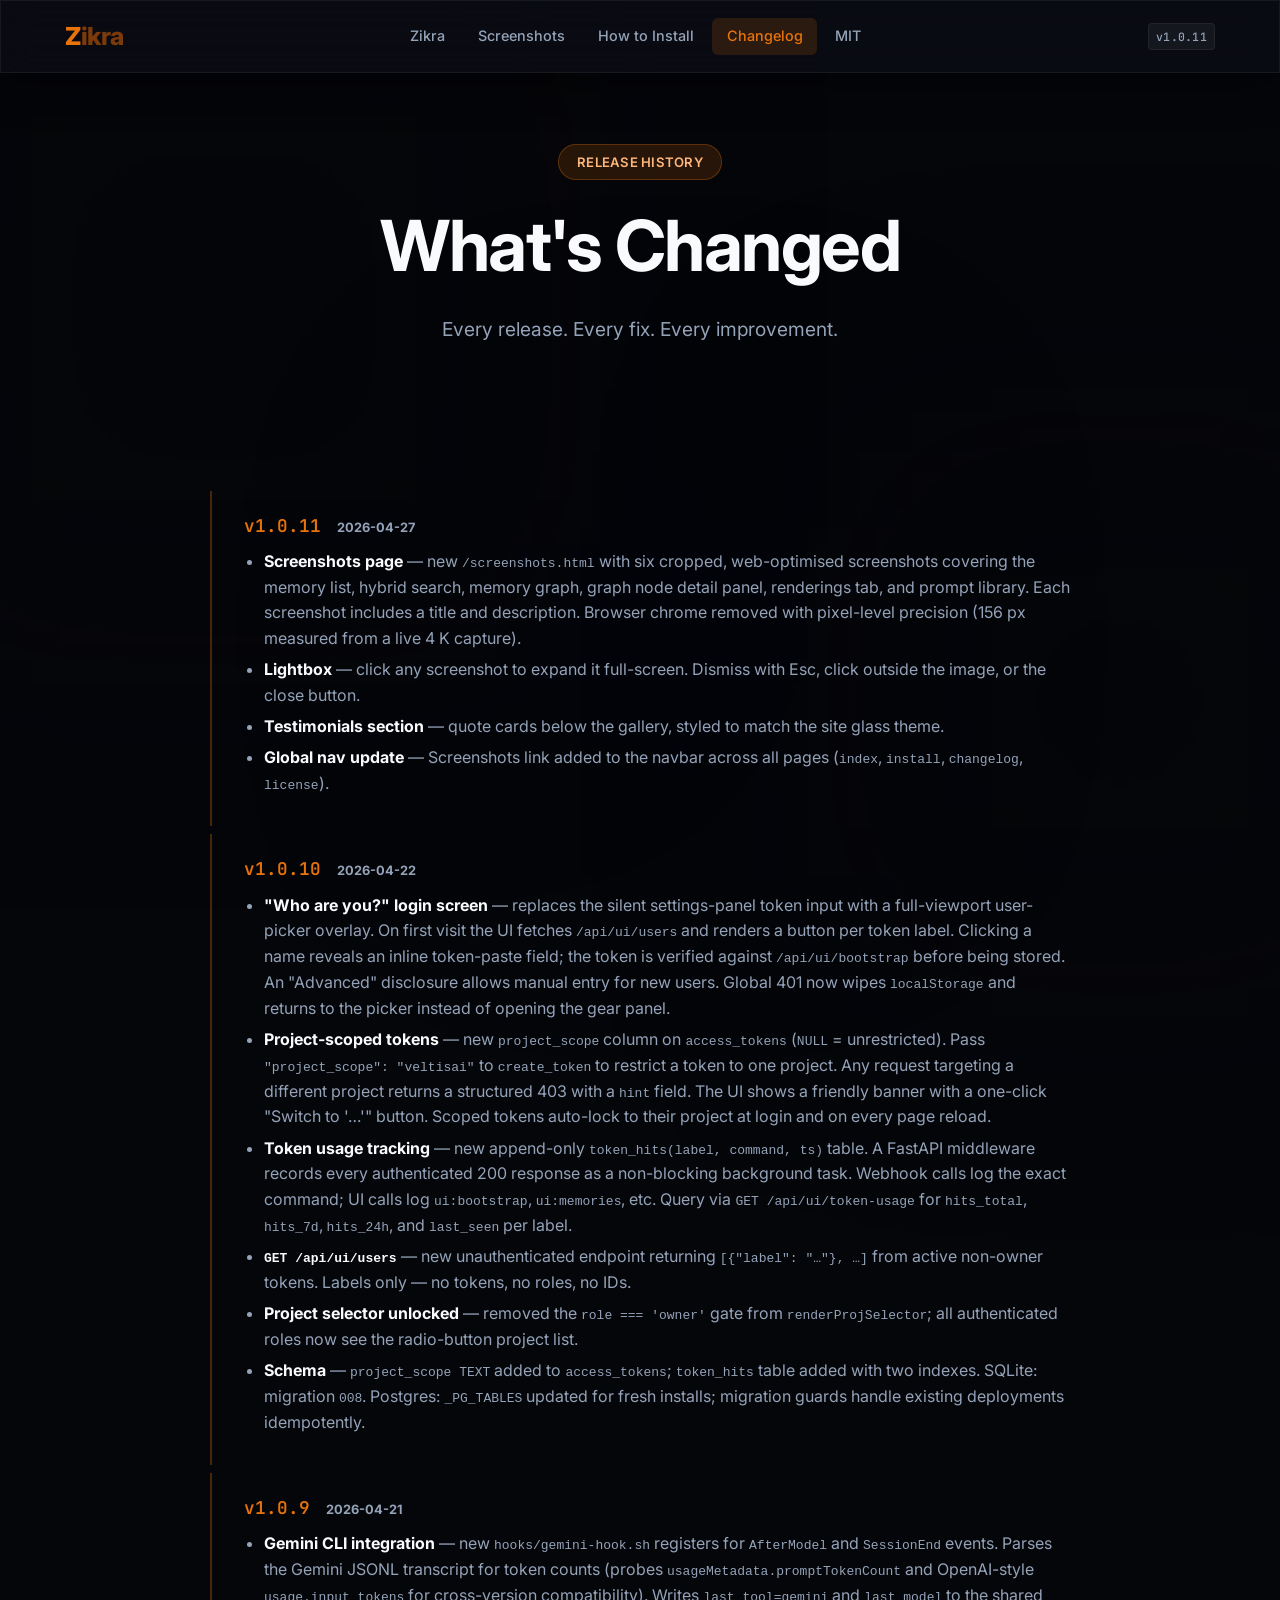
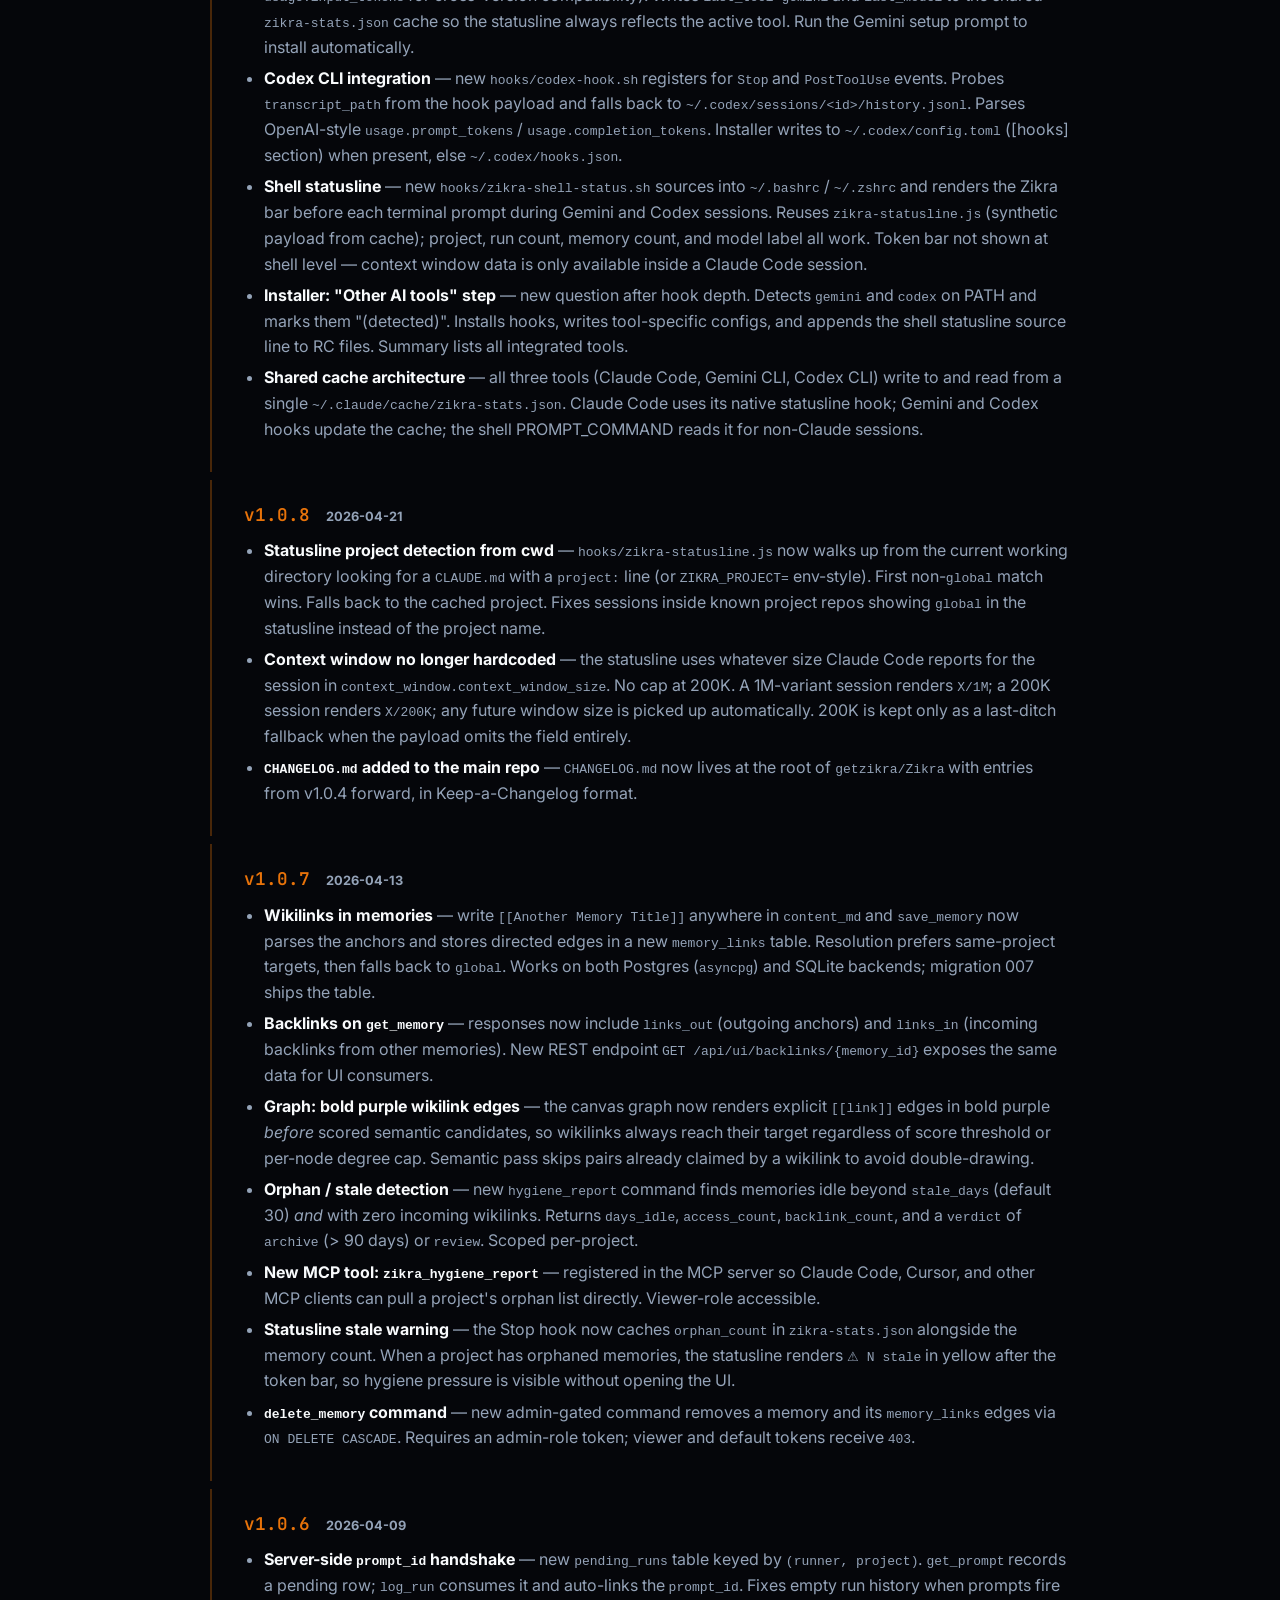
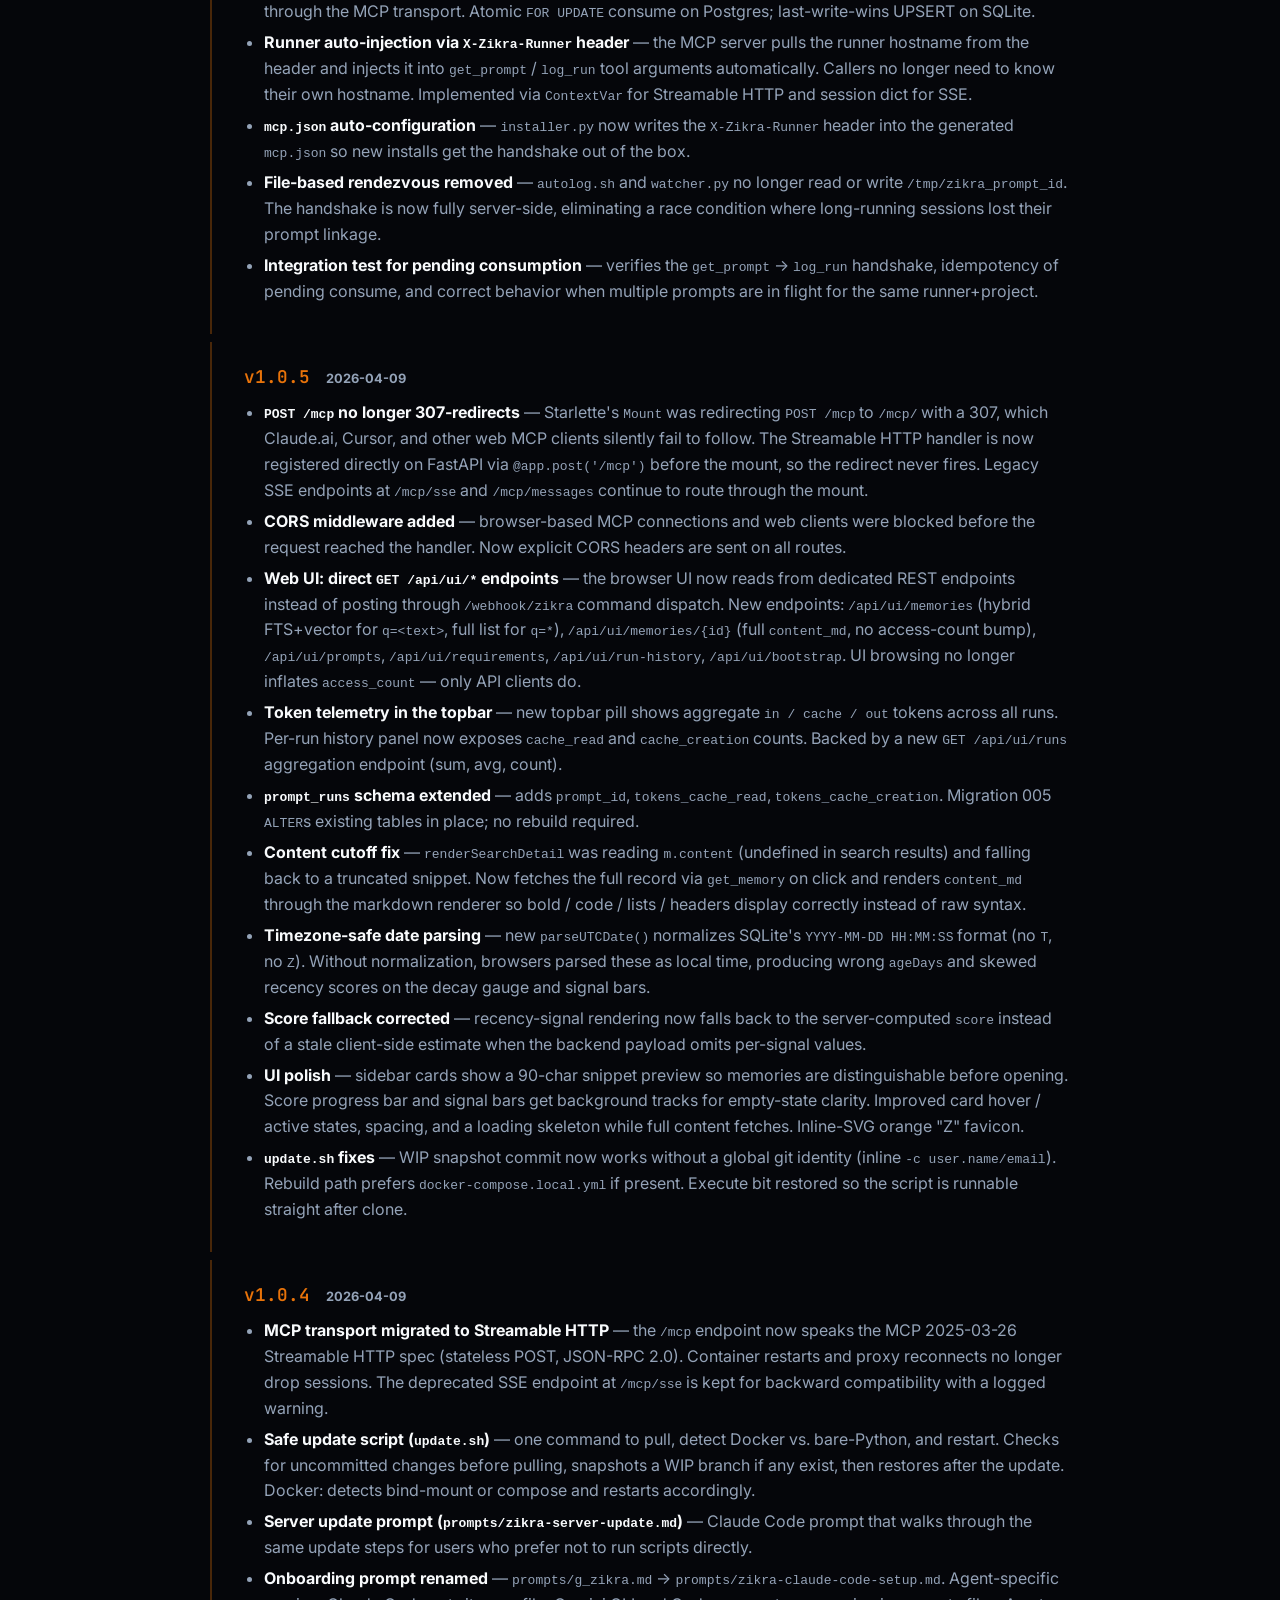
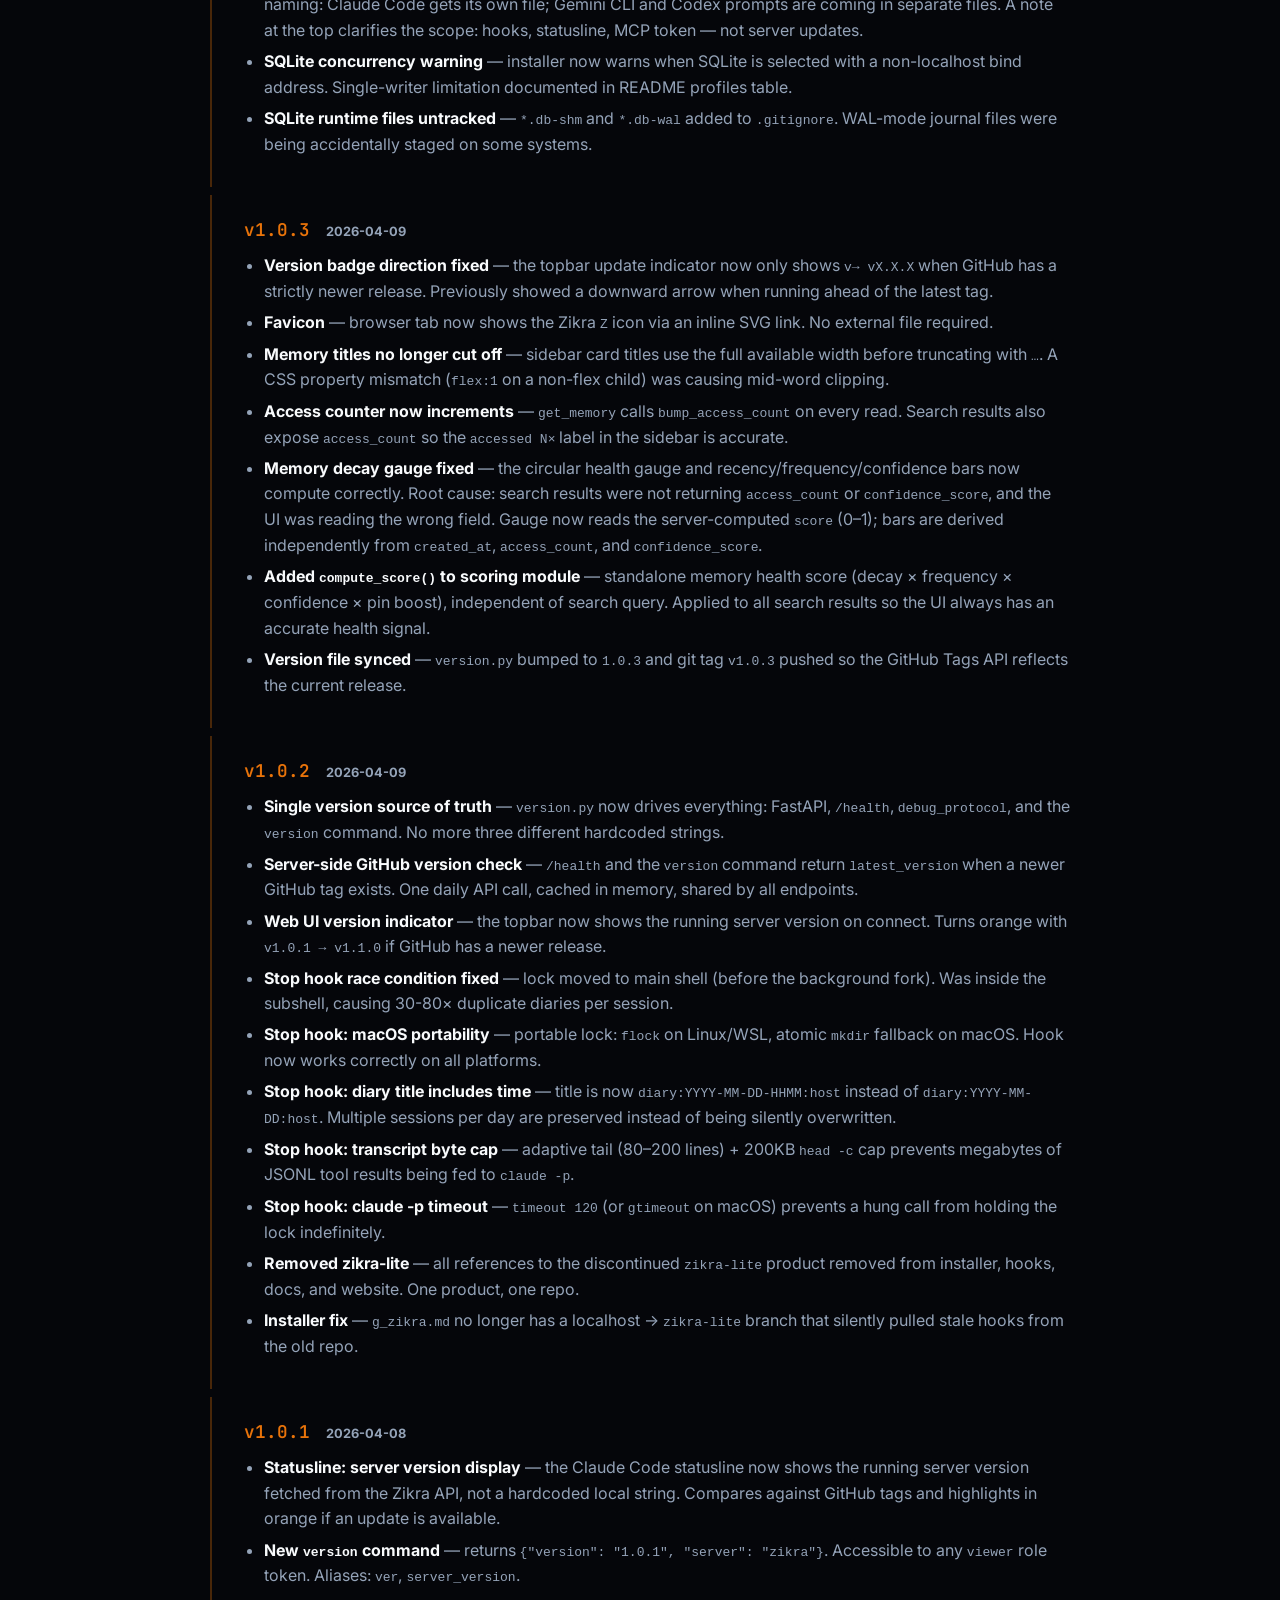
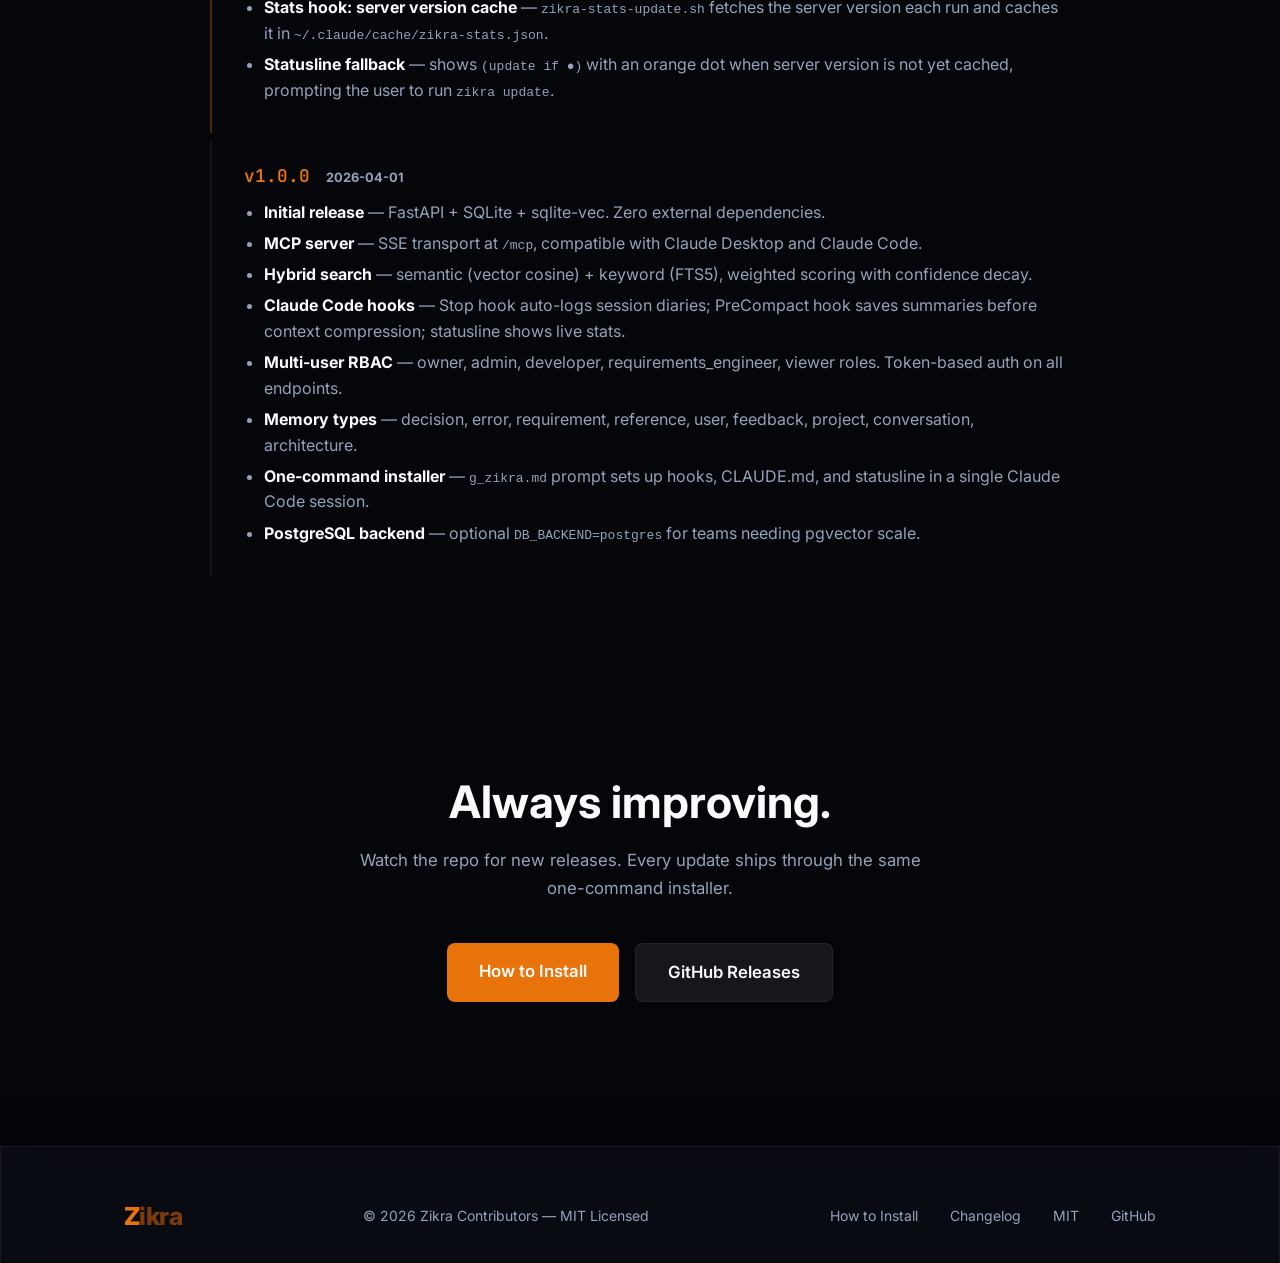
==== commit 1d290d5b: "docs: v1.0.11 — screenshots page, lightbox, testimonials, nav update - Add screenshots.html with 6 c" ====
--- a/changelog.html
+++ b/changelog.html
@@ -21,11 +21,12 @@
     <a href="index.html" class="logo"><span class="z">Z</span><span class="ikra">ikra</span></a>
     <div class="nav-links">
         <a href="index.html">Zikra</a>
+        <a href="screenshots.html">Screenshots</a>
         <a href="install.html">How to Install</a>
         <a href="changelog.html">Changelog</a>
         <a href="license.html">MIT</a>
     </div>
-    <a href="changelog.html" class="version-badge" id="version-badge">v1.0.10</a>
+    <a href="changelog.html" class="version-badge" id="version-badge">v1.0.11</a>
 </nav>
 
 <!-- ── Hero ─────────────────────────────────────────────────────────────────── -->
@@ -42,6 +43,19 @@
 <!-- ── Changelog entries ──────────────────────────────────────────────────────── -->
 <section class="section reveal">
     <div style="max-width:860px;margin:0 auto;">
+
+        <div class="changelog-entry">
+            <h3>
+                <span class="changelog-version">v1.0.11</span>
+                <span class="changelog-date">2026-04-27</span>
+            </h3>
+            <ul>
+                <li><strong>Screenshots page</strong> — new <code>/screenshots.html</code> with six cropped, web-optimised screenshots covering the memory list, hybrid search, memory graph, graph node detail panel, renderings tab, and prompt library. Each screenshot includes a title and description. Browser chrome removed with pixel-level precision (156 px measured from a live 4 K capture).</li>
+                <li><strong>Lightbox</strong> — click any screenshot to expand it full-screen. Dismiss with Esc, click outside the image, or the close button.</li>
+                <li><strong>Testimonials section</strong> — quote cards below the gallery, styled to match the site glass theme.</li>
+                <li><strong>Global nav update</strong> — Screenshots link added to the navbar across all pages (<code>index</code>, <code>install</code>, <code>changelog</code>, <code>license</code>).</li>
+            </ul>
+        </div>
 
         <div class="changelog-entry">
             <h3>
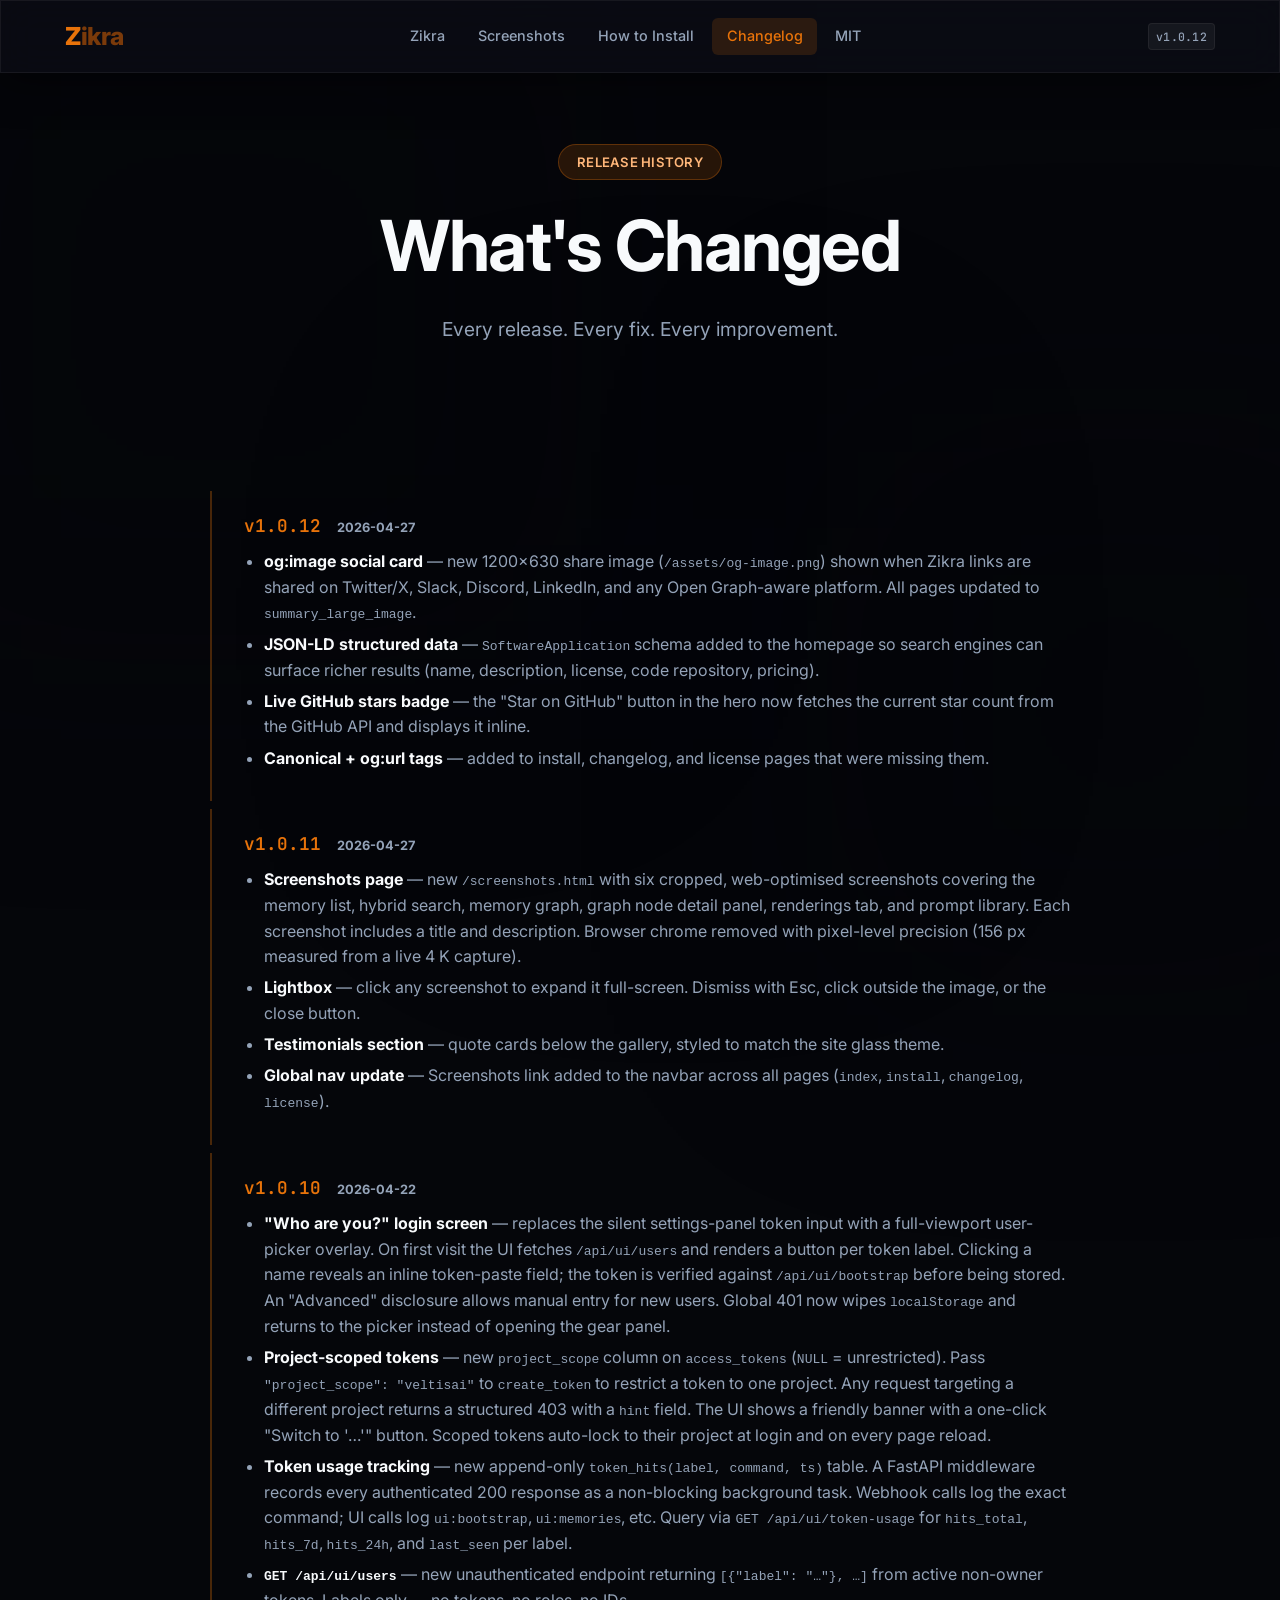
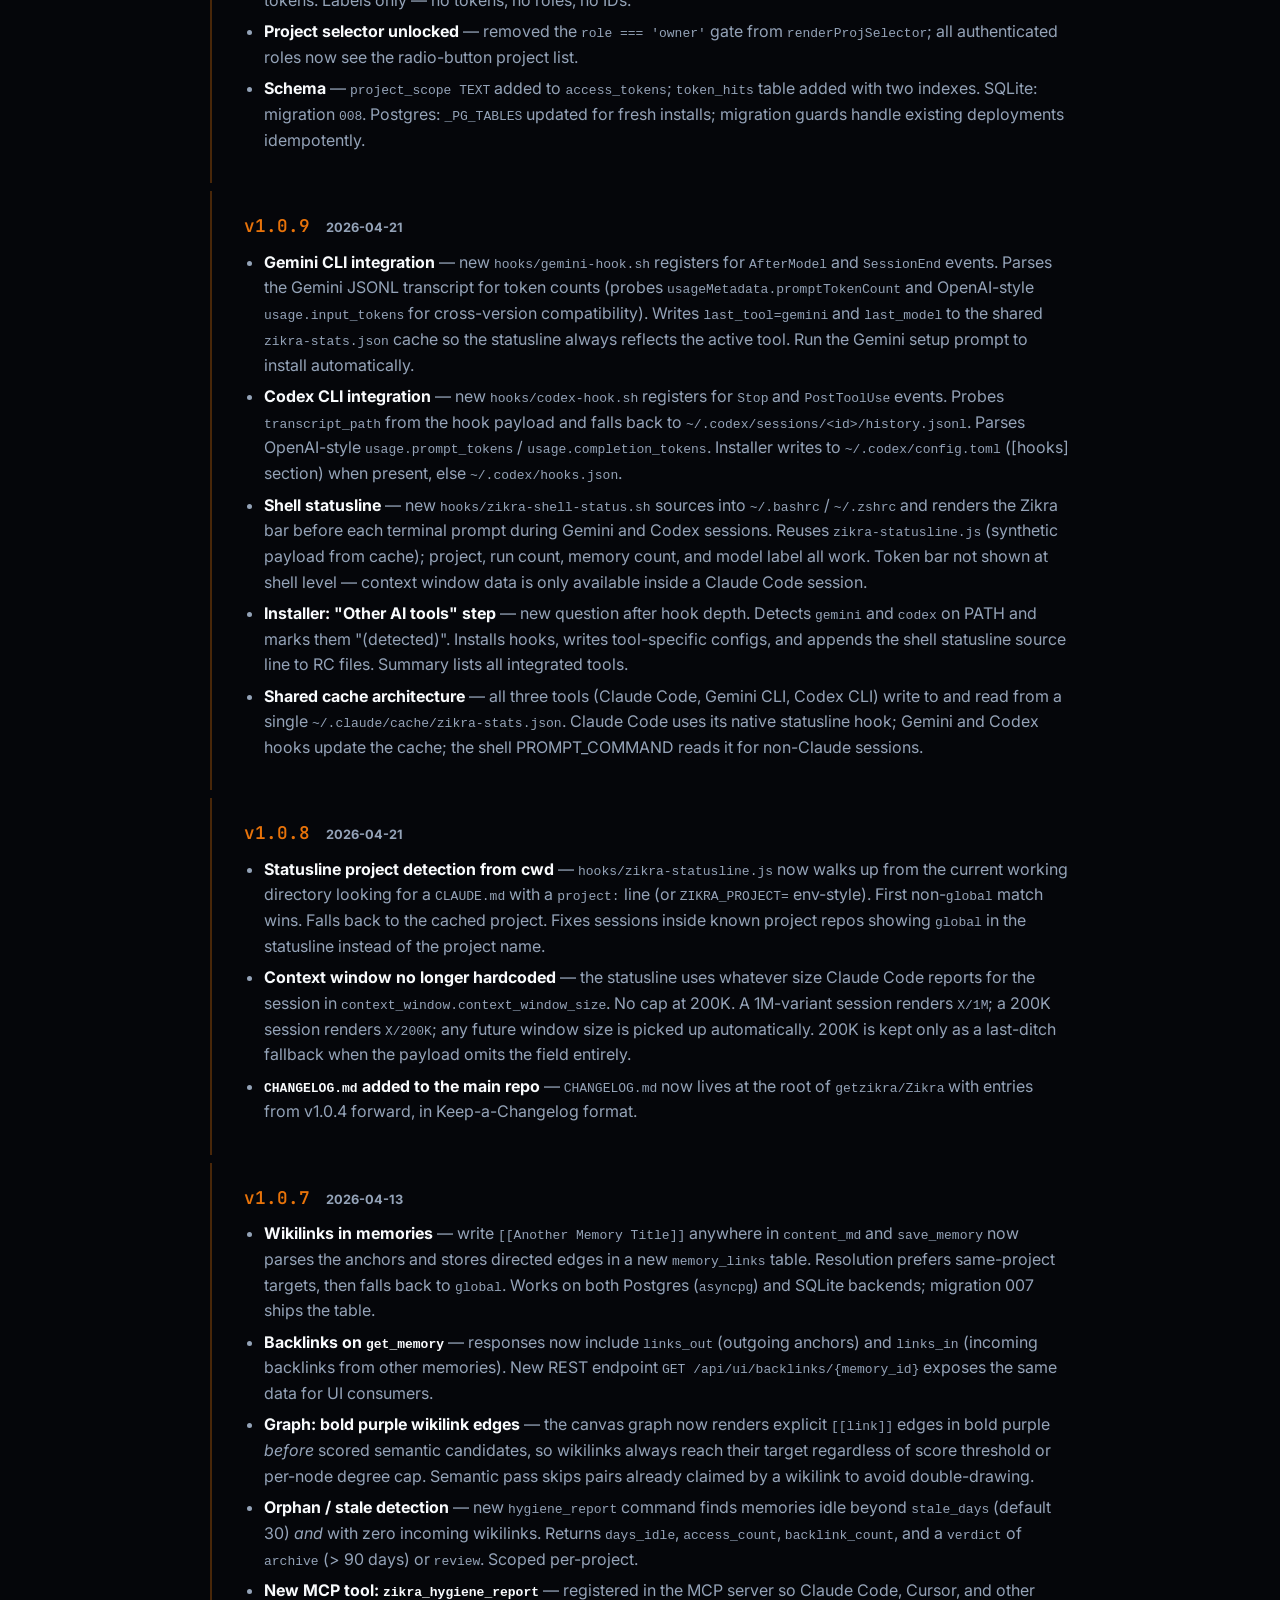
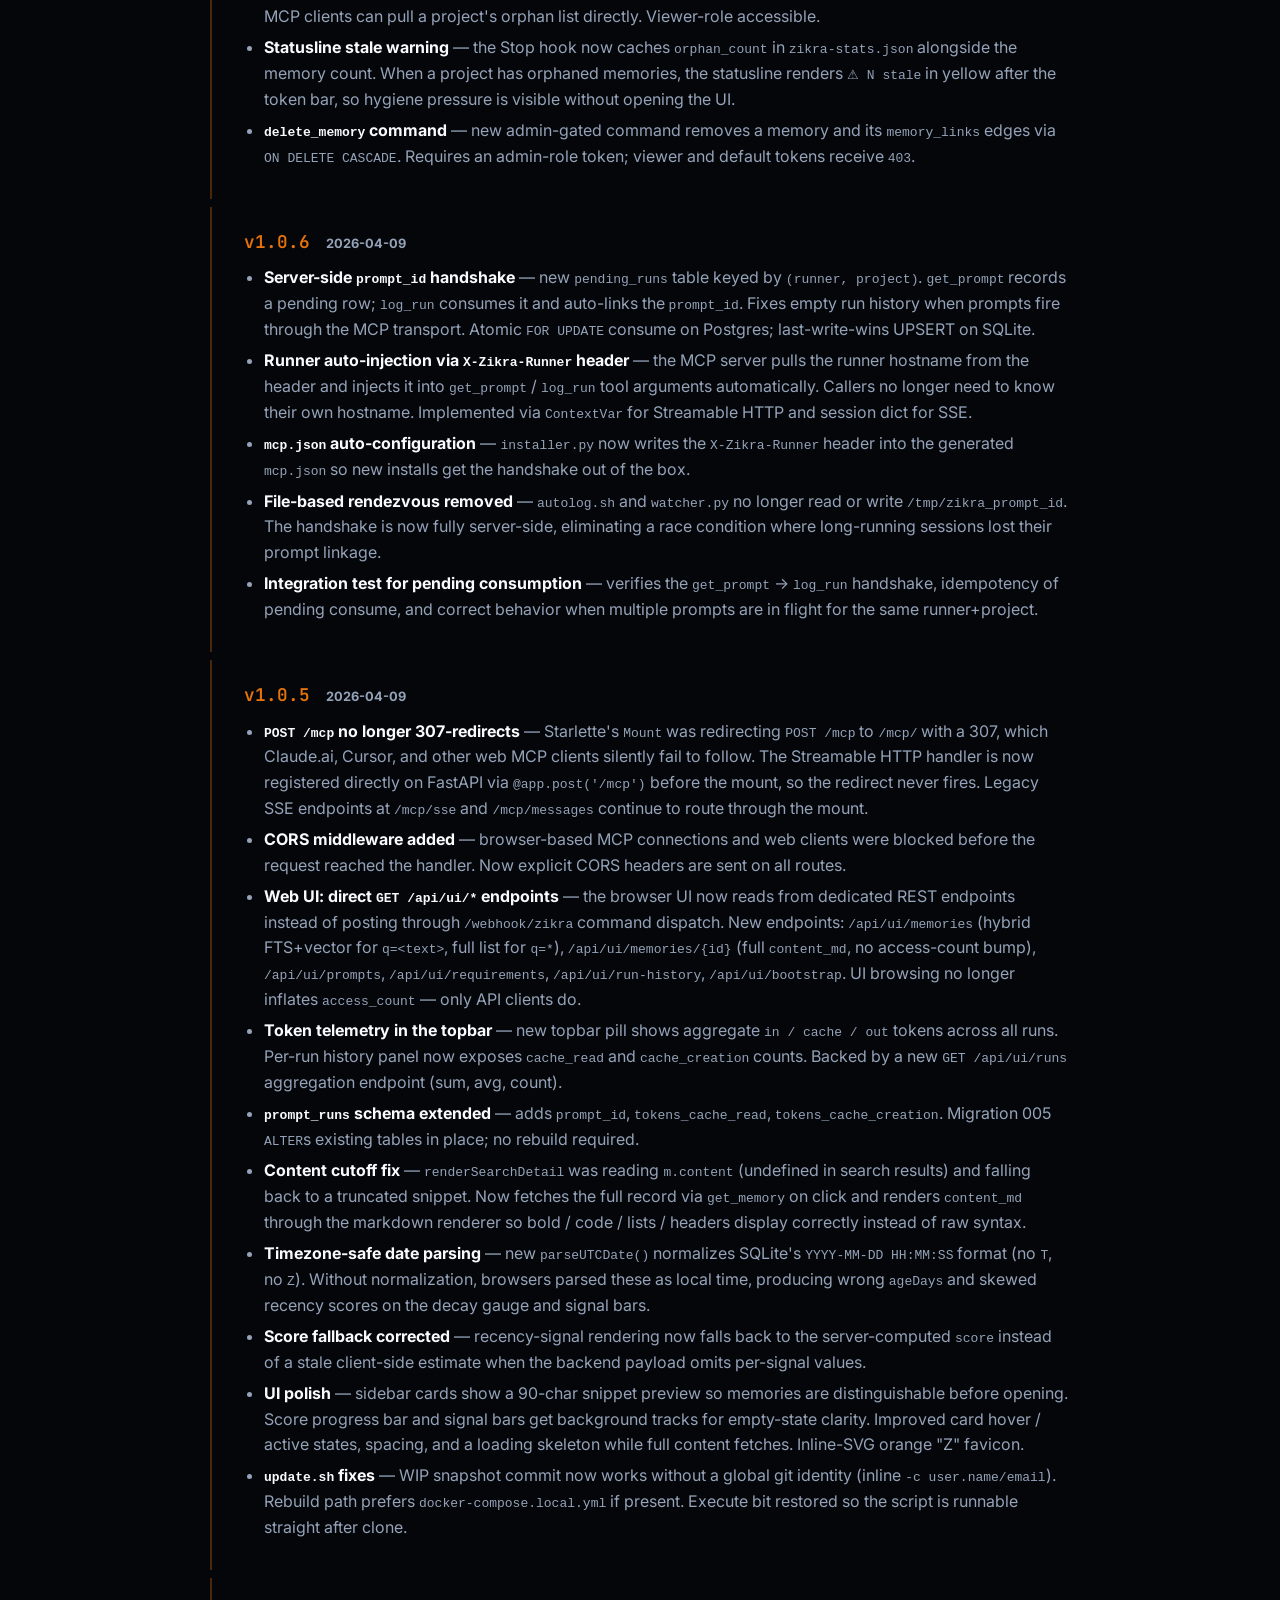
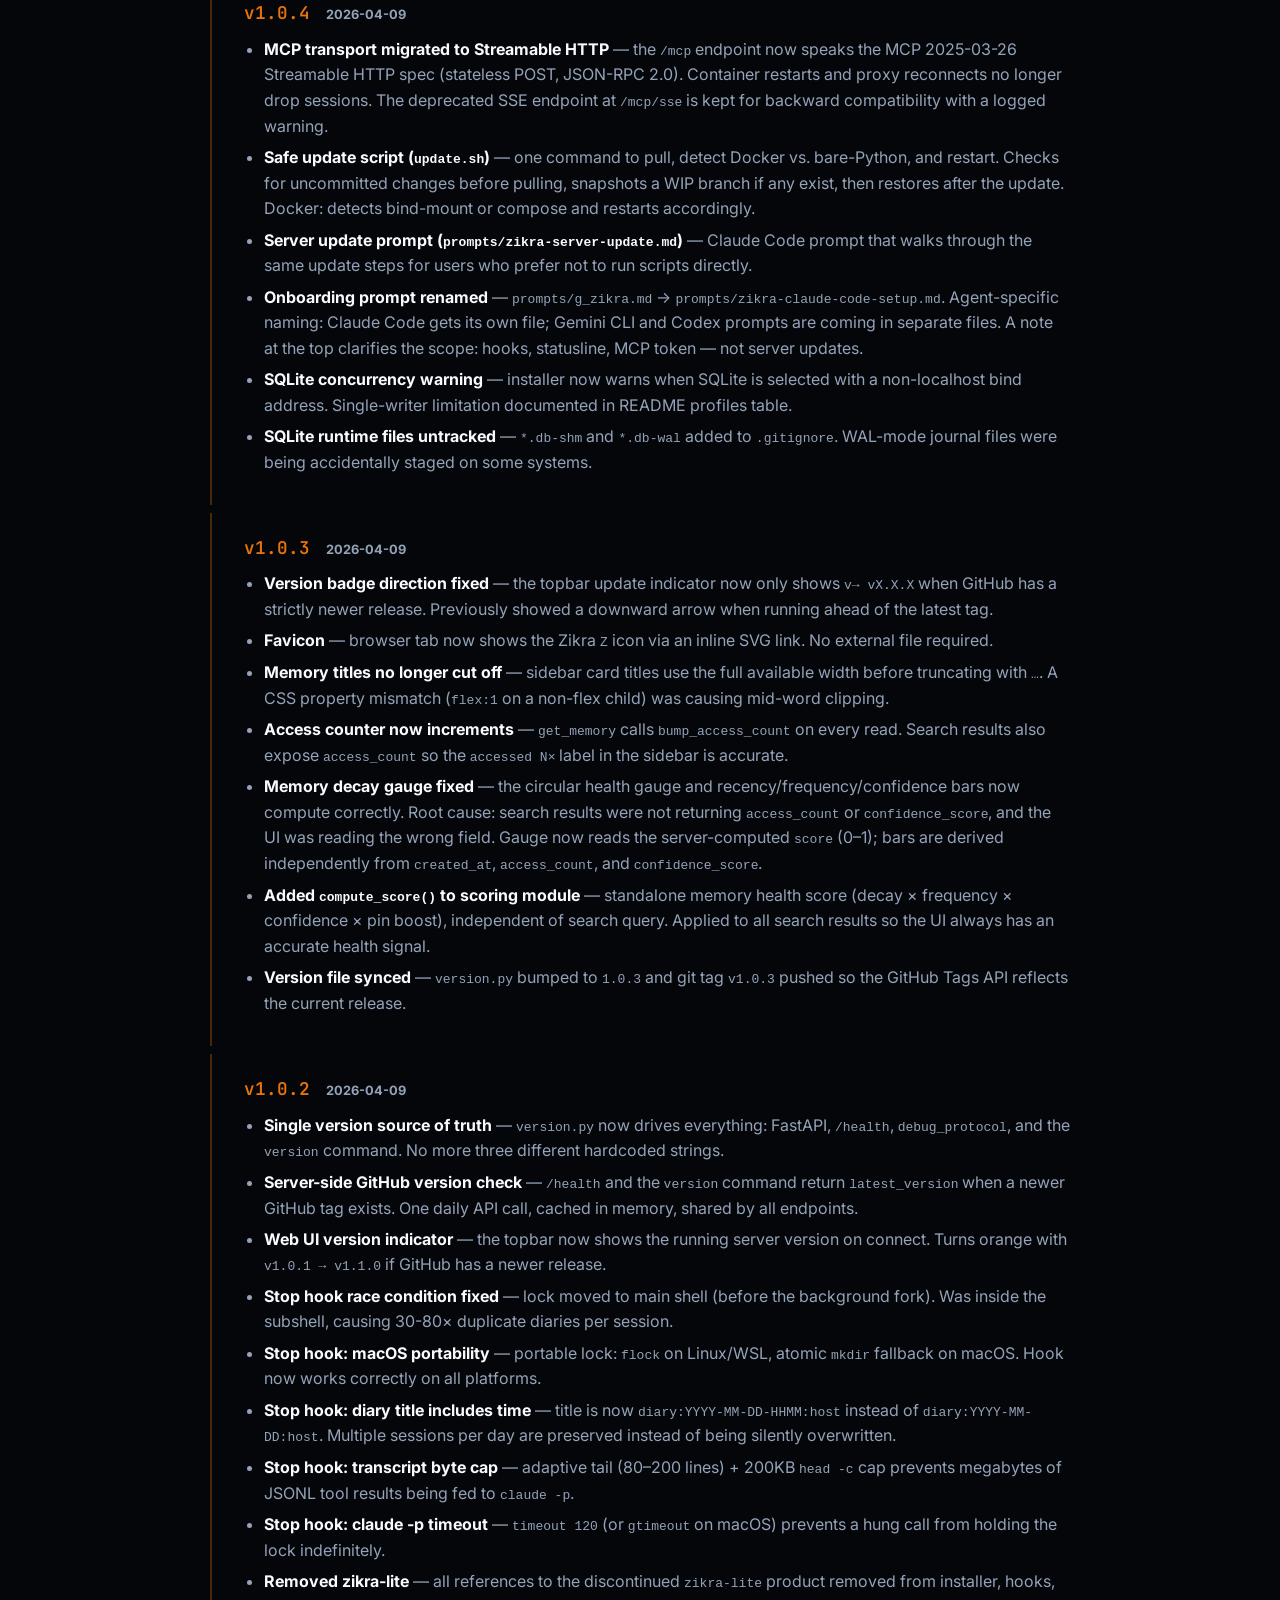
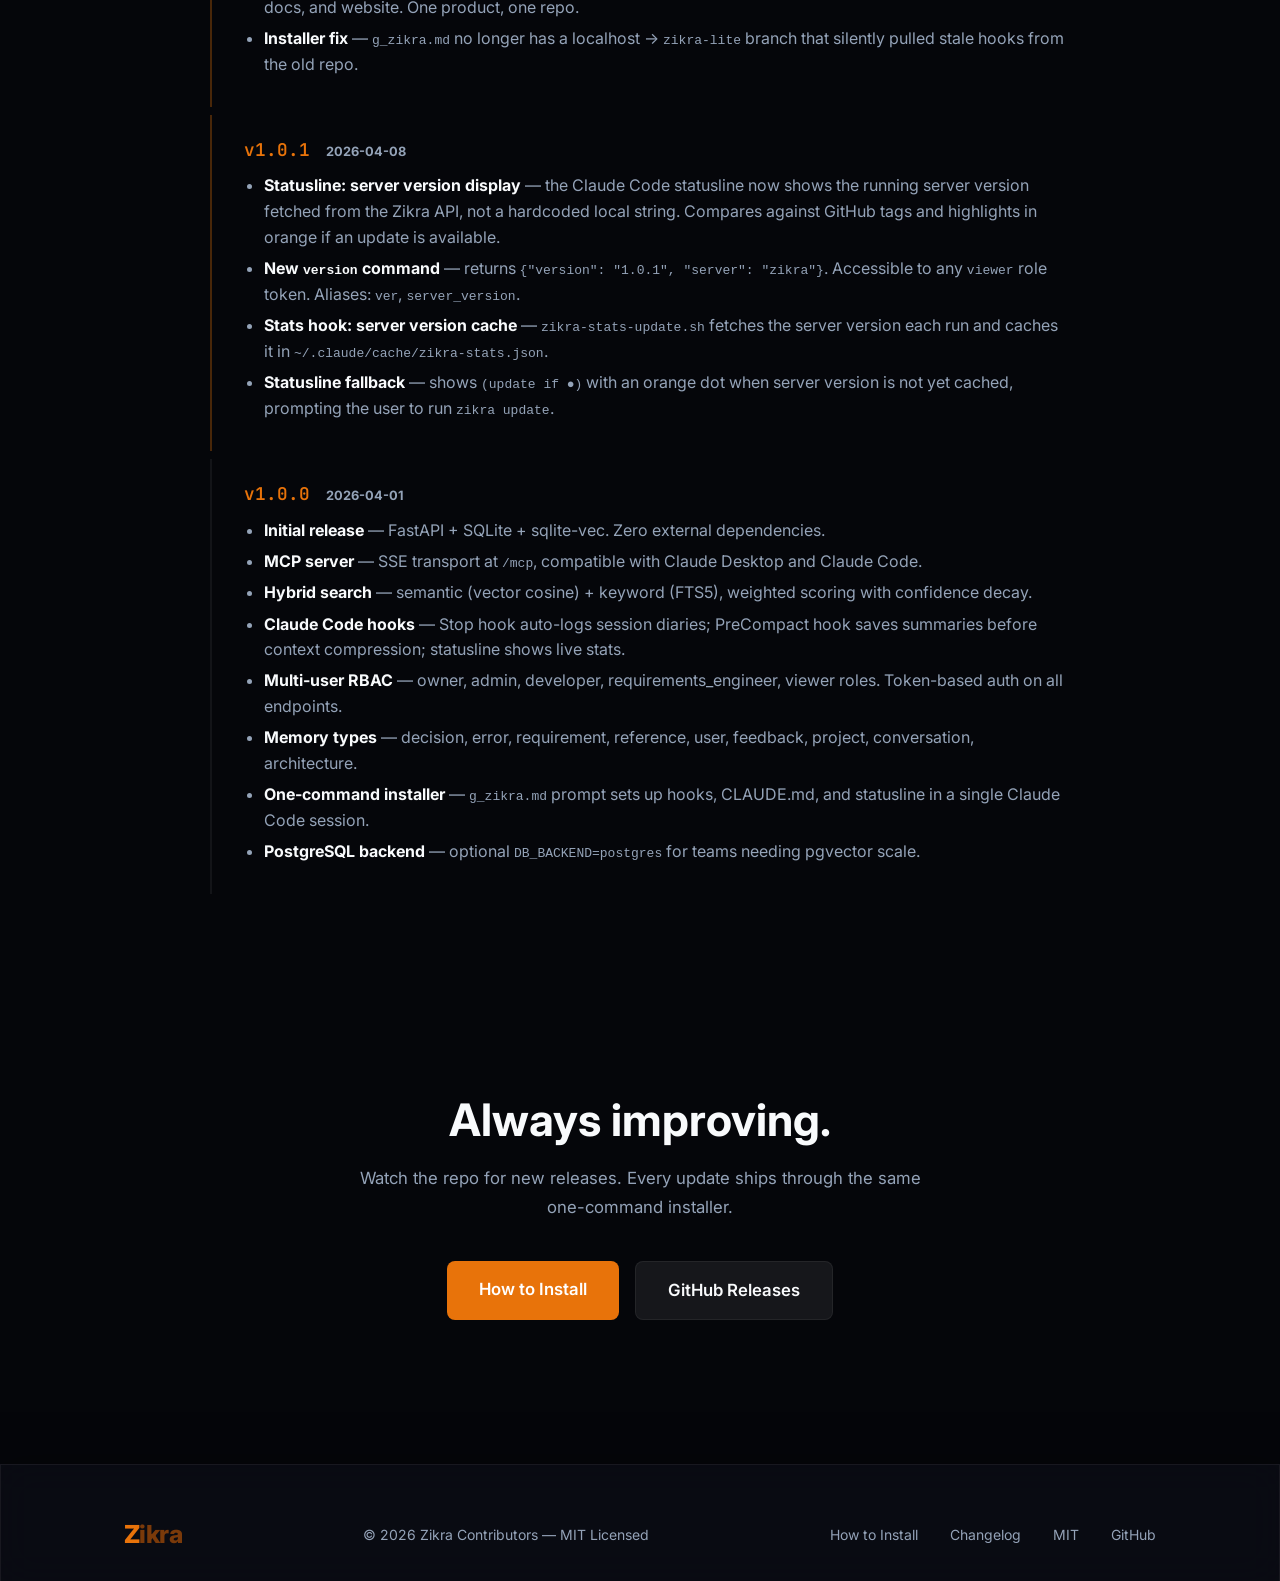
==== commit ed5d962d: "v1.0.12: og:image, JSON-LD, GitHub stars badge, canonical tags - Add 1200×630 og:image social card (" ====
--- a/changelog.html
+++ b/changelog.html
@@ -5,6 +5,16 @@
     <meta name="viewport" content="width=device-width, initial-scale=1.0">
     <title>Zikra — Changelog</title>
     <meta name="description" content="Zikra version history and release notes.">
+    <link rel="canonical" href="https://zikra.dev/changelog.html" />
+    <meta property="og:title" content="Zikra — Changelog" />
+    <meta property="og:description" content="Zikra version history and release notes." />
+    <meta property="og:url" content="https://zikra.dev/changelog.html" />
+    <meta property="og:type" content="website" />
+    <meta property="og:image" content="https://zikra.dev/assets/og-image.png" />
+    <meta property="og:image:width" content="1200" />
+    <meta property="og:image:height" content="630" />
+    <meta name="twitter:card" content="summary_large_image" />
+    <meta name="twitter:image" content="https://zikra.dev/assets/og-image.png" />
     <link rel="icon" type="image/svg+xml" href="favicon.svg">
     <link rel="stylesheet" href="style.css">
     <link rel="preconnect" href="https://fonts.googleapis.com">
@@ -26,7 +36,7 @@
         <a href="changelog.html">Changelog</a>
         <a href="license.html">MIT</a>
     </div>
-    <a href="changelog.html" class="version-badge" id="version-badge">v1.0.11</a>
+    <a href="changelog.html" class="version-badge" id="version-badge">v1.0.12</a>
 </nav>
 
 <!-- ── Hero ─────────────────────────────────────────────────────────────────── -->
@@ -43,6 +53,19 @@
 <!-- ── Changelog entries ──────────────────────────────────────────────────────── -->
 <section class="section reveal">
     <div style="max-width:860px;margin:0 auto;">
+
+        <div class="changelog-entry">
+            <h3>
+                <span class="changelog-version">v1.0.12</span>
+                <span class="changelog-date">2026-04-27</span>
+            </h3>
+            <ul>
+                <li><strong>og:image social card</strong> — new 1200×630 share image (<code>/assets/og-image.png</code>) shown when Zikra links are shared on Twitter/X, Slack, Discord, LinkedIn, and any Open Graph-aware platform. All pages updated to <code>summary_large_image</code>.</li>
+                <li><strong>JSON-LD structured data</strong> — <code>SoftwareApplication</code> schema added to the homepage so search engines can surface richer results (name, description, license, code repository, pricing).</li>
+                <li><strong>Live GitHub stars badge</strong> — the "Star on GitHub" button in the hero now fetches the current star count from the GitHub API and displays it inline.</li>
+                <li><strong>Canonical + og:url tags</strong> — added to install, changelog, and license pages that were missing them.</li>
+            </ul>
+        </div>
 
         <div class="changelog-entry">
             <h3>
--- a/style.css
+++ b/style.css
@@ -137,6 +137,20 @@
 .btn-github:hover { background: rgba(255,255,255,0.12); transform: translateY(-2px); }
 .btn-glow { box-shadow: none; }
 .btn-glow:hover { box-shadow: none; }
+.star-count {
+    display: inline-block;
+    margin-left: 0.55rem;
+    padding: 0.1rem 0.55rem;
+    background: rgba(255,255,255,0.18);
+    border-radius: 20px;
+    font-size: 0.82rem;
+    font-weight: 600;
+    letter-spacing: 0.02em;
+    vertical-align: middle;
+    opacity: 0;
+    transition: opacity 0.4s ease;
+}
+.star-count.loaded { opacity: 1; }
 
 /* ── Navbar ── */
 .navbar {
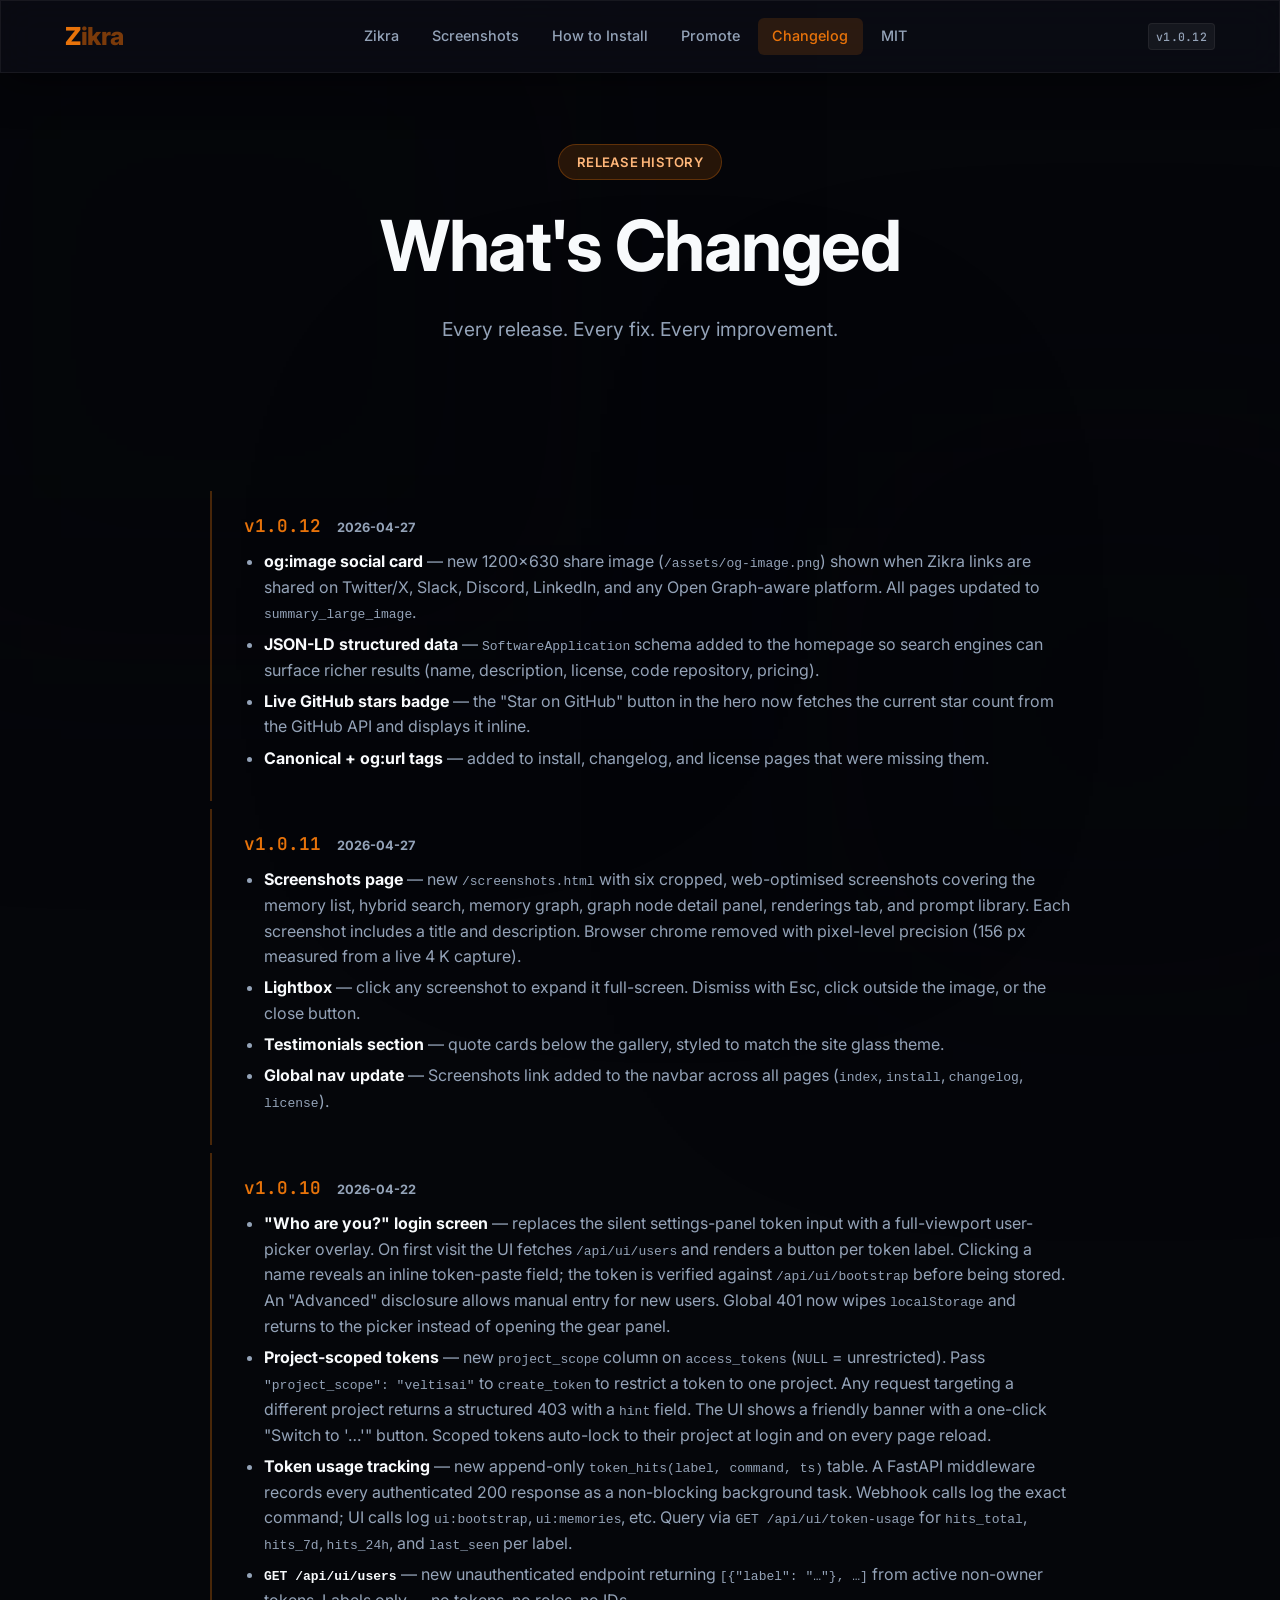
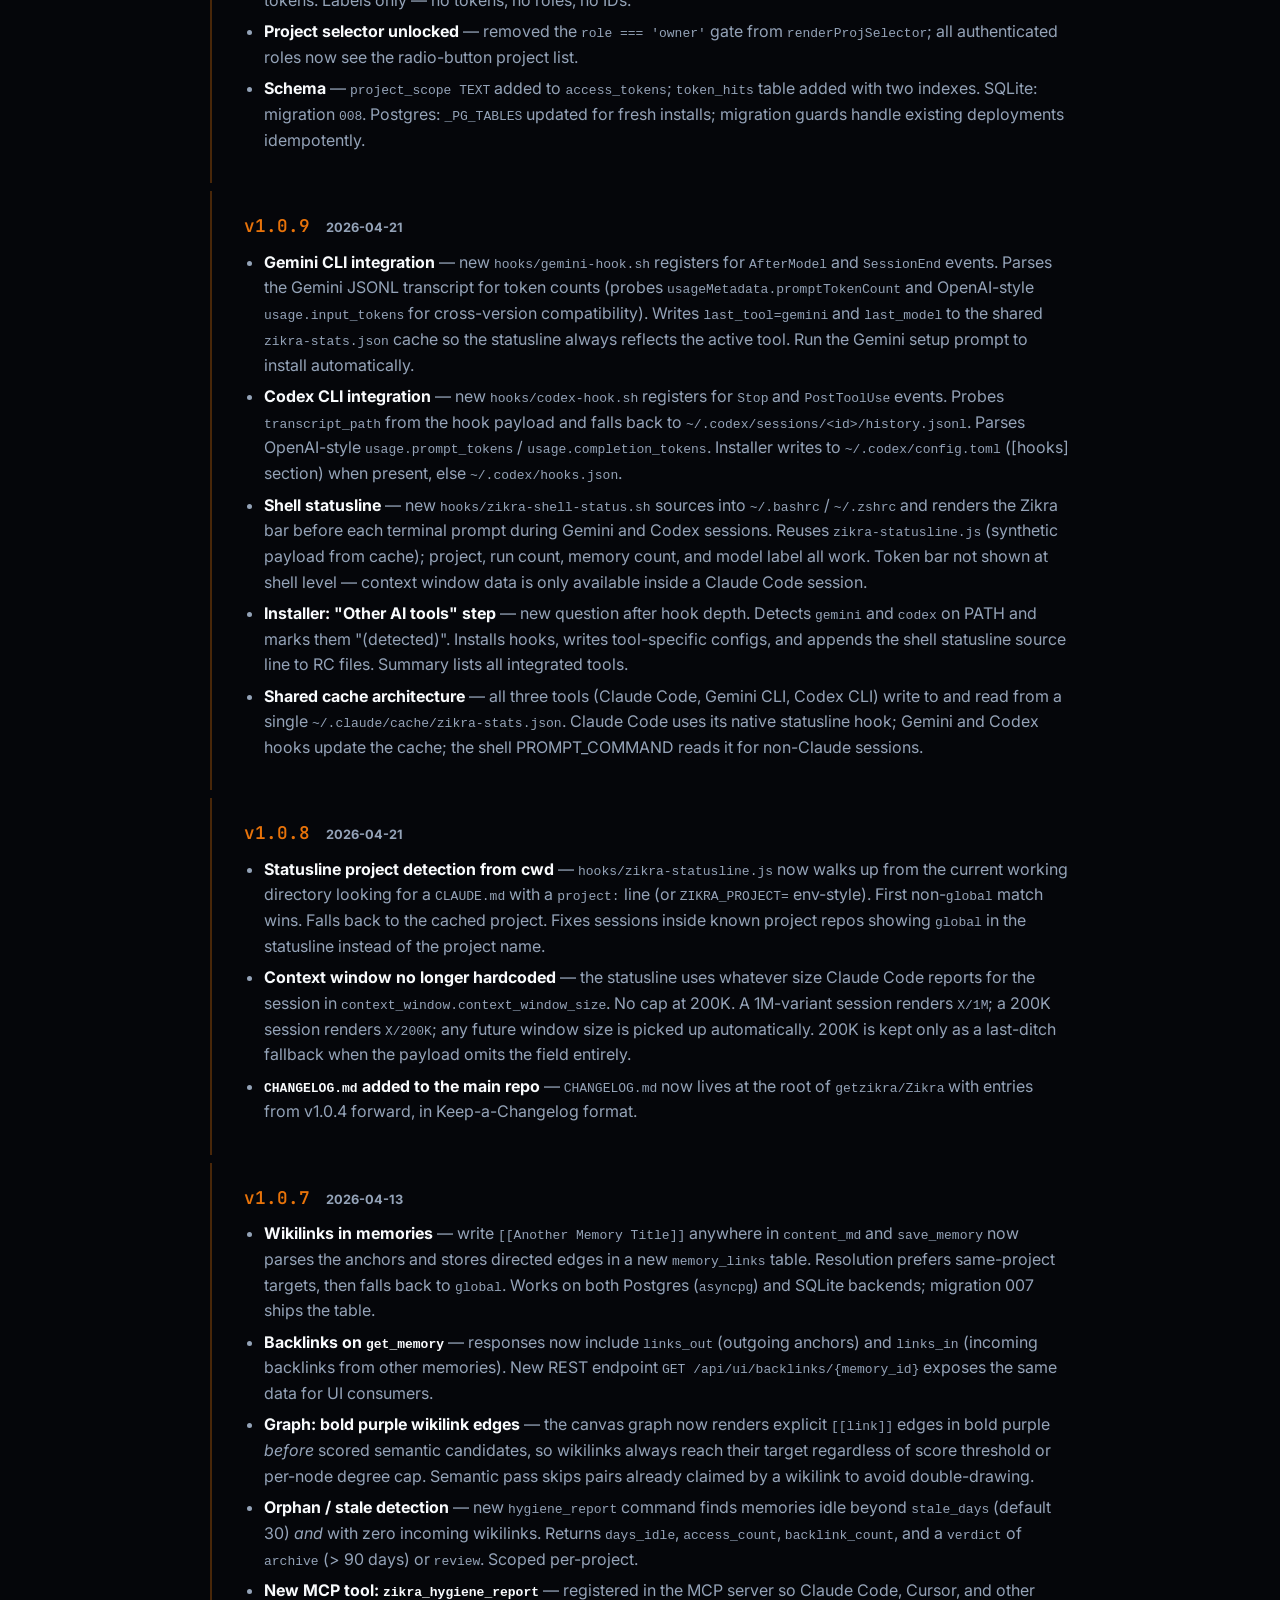
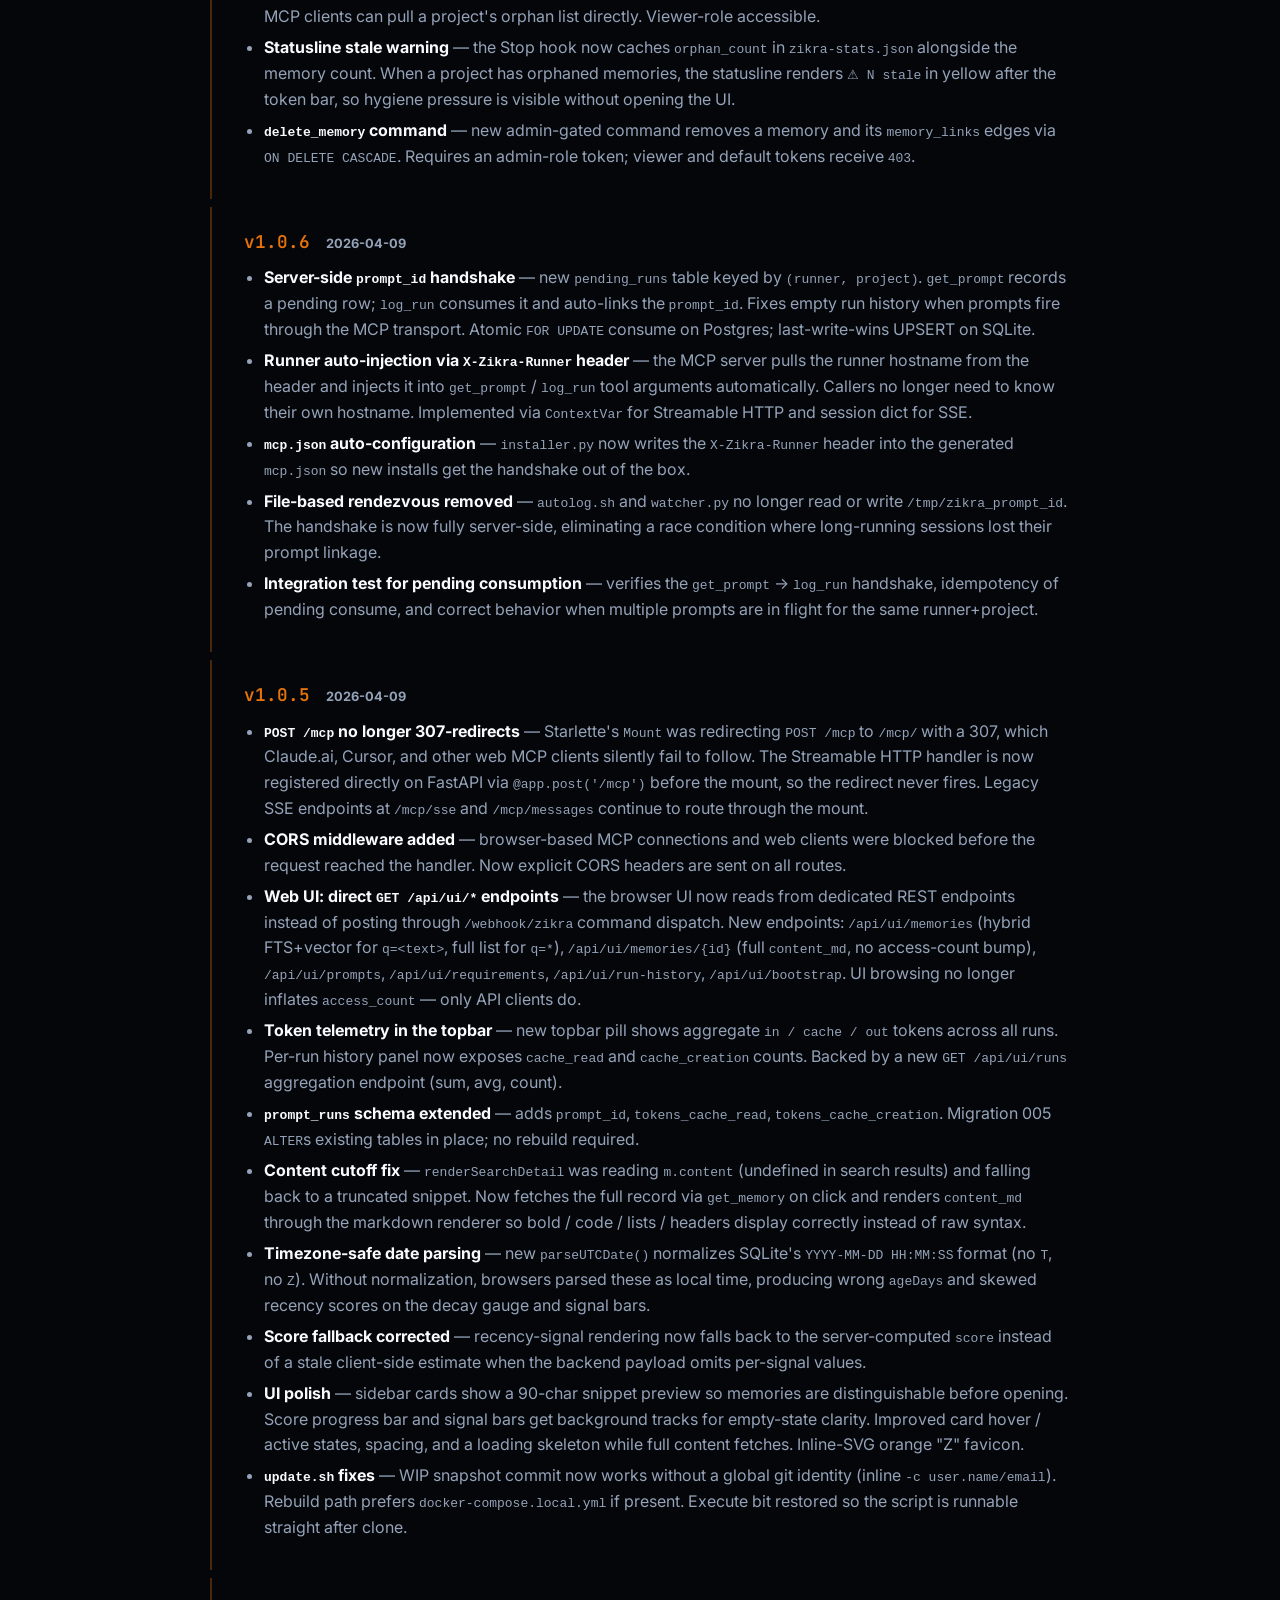
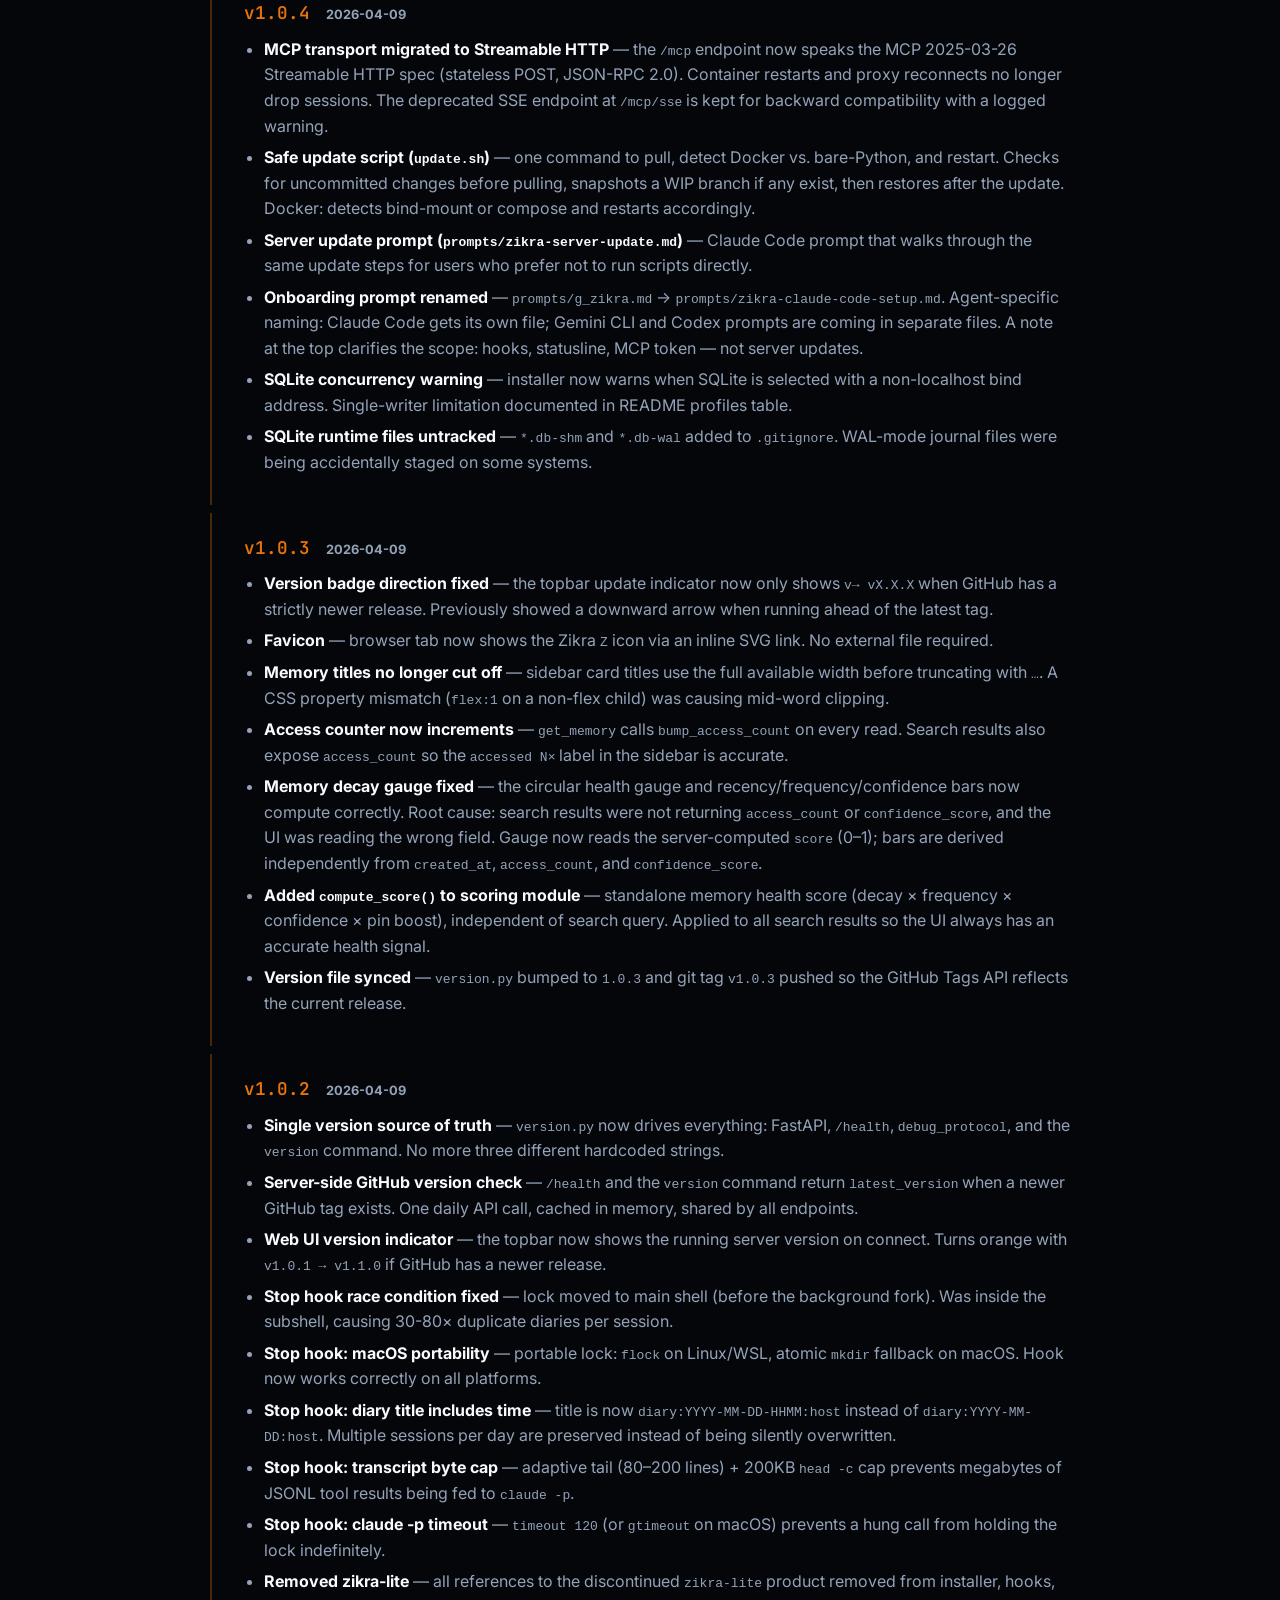
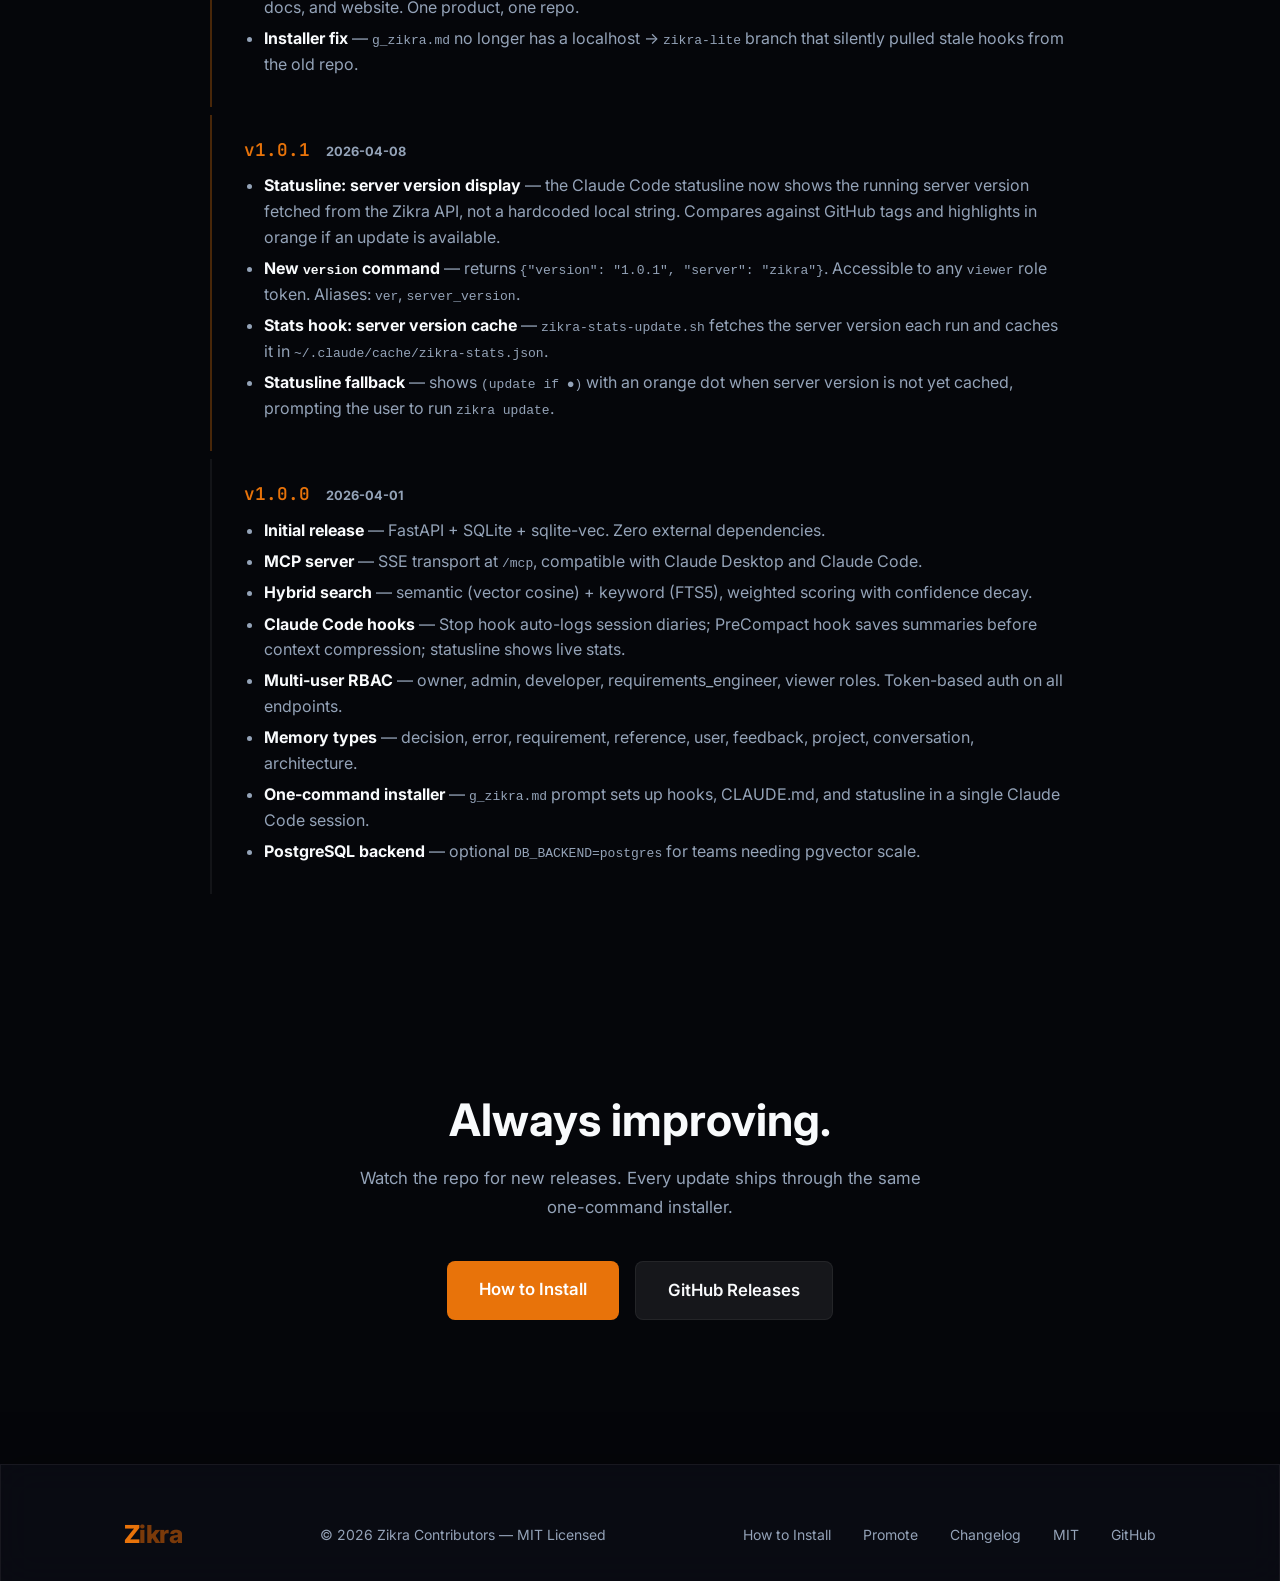
==== commit deb60e96: "Add Zikra promotion kit and architecture page assets" ====
--- a/changelog.html
+++ b/changelog.html
@@ -19,7 +19,8 @@
     <link rel="stylesheet" href="style.css">
     <link rel="preconnect" href="https://fonts.googleapis.com">
     <link rel="preconnect" href="https://fonts.gstatic.com" crossorigin>
-    <link href="https://fonts.googleapis.com/css2?family=Inter:wght@300;400;500;600;700&family=JetBrains+Mono:wght@400;500&display=swap" rel="stylesheet">
+    <link rel="preload" as="style" href="https://fonts.googleapis.com/css2?family=Inter:wght@300;400;500;600;700&family=JetBrains+Mono:wght@400;500&display=swap" onload="this.onload=null;this.rel='stylesheet'">
+    <noscript><link rel="stylesheet" href="https://fonts.googleapis.com/css2?family=Inter:wght@300;400;500;600;700&family=JetBrains+Mono:wght@400;500&display=swap"></noscript>
 </head>
 <body>
 
@@ -33,6 +34,7 @@
         <a href="index.html">Zikra</a>
         <a href="screenshots.html">Screenshots</a>
         <a href="install.html">How to Install</a>
+        <a href="promote.html">Promote</a>
         <a href="changelog.html">Changelog</a>
         <a href="license.html">MIT</a>
     </div>
@@ -40,7 +42,7 @@
 </nav>
 
 <!-- ── Hero ─────────────────────────────────────────────────────────────────── -->
-<header style="padding:9rem 5% 2rem;text-align:center;" class="reveal">
+<header style="padding:9rem 5% 2rem;text-align:center;" class="">
     <div class="container">
         <div class="badge">Release History</div>
         <h1 class="hero-title">What's <span class="gradient-text">Changed</span></h1>
@@ -51,7 +53,7 @@
 </header>
 
 <!-- ── Changelog entries ──────────────────────────────────────────────────────── -->
-<section class="section reveal">
+<section class="section">
     <div style="max-width:860px;margin:0 auto;">
 
         <div class="changelog-entry">
@@ -254,7 +256,7 @@
 </section>
 
 <!-- ── CTA ────────────────────────────────────────────────────────────────────── -->
-<section class="reveal">
+<section class="">
     <div class="cta-band">
         <h2>Always <span class="gradient-text">improving.</span></h2>
         <p>Watch the repo for new releases. Every update ships through the same one-command installer.</p>
@@ -271,6 +273,7 @@
         <span class="footer-copy">© 2026 Zikra Contributors — MIT Licensed</span>
         <div class="footer-links">
             <a href="install.html">How to Install</a>
+            <a href="promote.html">Promote</a>
             <a href="changelog.html">Changelog</a>
             <a href="license.html">MIT</a>
             <a href="https://github.com/GetZikra/zikra" target="_blank" rel="noopener">GitHub</a>
--- a/style.css
+++ b/style.css
@@ -16,7 +16,7 @@
 html { scroll-behavior: smooth; }
 
 body {
-    font-family: 'Inter', sans-serif;
+    font-family: 'Inter', system-ui, -apple-system, BlinkMacSystemFont, 'Segoe UI', sans-serif;
     background-color: var(--bg-color);
     color: var(--text-color);
     line-height: 1.7;
@@ -191,7 +191,7 @@
 .version-badge {
     font-size: 0.72rem;
     font-weight: 500;
-    font-family: 'JetBrains Mono', monospace;
+    font-family: 'JetBrains Mono', ui-monospace, 'Cascadia Code', 'Source Code Pro', Menlo, Consolas, monospace;
     color: var(--muted);
     background: rgba(255,255,255,0.05);
     border: 1px solid var(--glass-border);
@@ -211,7 +211,7 @@
 }
 .changelog-entry:last-child { border-left-color: var(--glass-border); }
 .changelog-version {
-    font-family: 'JetBrains Mono', monospace;
+    font-family: 'JetBrains Mono', ui-monospace, 'Cascadia Code', 'Source Code Pro', Menlo, Consolas, monospace;
     font-size: 1.1rem;
     font-weight: 600;
     color: var(--primary);
@@ -268,10 +268,10 @@
 .dot-r { background: #ff5f56; }
 .dot-y { background: #ffbd2e; }
 .dot-g { background: #27c93f; }
-.terminal-label { color: var(--muted); font-size: 0.82rem; font-family: 'JetBrains Mono', monospace; margin: 0 auto; }
+.terminal-label { color: var(--muted); font-size: 0.82rem; font-family: 'JetBrains Mono', ui-monospace, 'Cascadia Code', 'Source Code Pro', Menlo, Consolas, monospace; margin: 0 auto; }
 .terminal-body {
     padding: 1.75rem 2rem;
-    font-family: 'JetBrains Mono', monospace;
+    font-family: 'JetBrains Mono', ui-monospace, 'Cascadia Code', 'Source Code Pro', Menlo, Consolas, monospace;
     font-size: 0.88rem;
     color: #e2e8f0;
     line-height: 2;
@@ -347,7 +347,7 @@
     border: 1px solid rgba(255,255,255,0.07);
     border-radius: 10px;
     padding: 1.5rem 1.75rem;
-    font-family: 'JetBrains Mono', monospace;
+    font-family: 'JetBrains Mono', ui-monospace, 'Cascadia Code', 'Source Code Pro', Menlo, Consolas, monospace;
     font-size: 0.875rem;
     color: #e2e8f0;
     line-height: 1.9;
@@ -384,13 +384,13 @@
 .cmd-table tr:last-child td { border-bottom: none; }
 .cmd-table tr:hover td { background: rgba(255,255,255,0.025); }
 .cmd-name {
-    font-family: 'JetBrains Mono', monospace;
+    font-family: 'JetBrains Mono', ui-monospace, 'Cascadia Code', 'Source Code Pro', Menlo, Consolas, monospace;
     color: #FFB77A;
     font-size: 0.85rem;
     white-space: nowrap;
 }
 .cmd-aliases {
-    font-family: 'JetBrains Mono', monospace;
+    font-family: 'JetBrains Mono', ui-monospace, 'Cascadia Code', 'Source Code Pro', Menlo, Consolas, monospace;
     color: var(--muted);
     font-size: 0.78rem;
 }
@@ -418,14 +418,14 @@
 }
 .env-table tr:last-child td { border-bottom: none; }
 .env-name {
-    font-family: 'JetBrains Mono', monospace;
+    font-family: 'JetBrains Mono', ui-monospace, 'Cascadia Code', 'Source Code Pro', Menlo, Consolas, monospace;
     color: #93c5fd;
     font-size: 0.82rem;
     white-space: nowrap;
 }
 .env-req { color: var(--primary); font-weight: 600; font-size: 0.8rem; }
 .env-opt { color: var(--muted); font-size: 0.8rem; }
-.env-default { font-family: 'JetBrains Mono', monospace; color: var(--muted); font-size: 0.8rem; }
+.env-default { font-family: 'JetBrains Mono', ui-monospace, 'Cascadia Code', 'Source Code Pro', Menlo, Consolas, monospace; color: var(--muted); font-size: 0.8rem; }
 .env-desc { color: #cbd5e1; }
 
 /* ── Stack pills ── */
@@ -443,7 +443,7 @@
     border: 1px solid var(--glass-border);
     font-size: 0.82rem;
     color: #cbd5e1;
-    font-family: 'JetBrains Mono', monospace;
+    font-family: 'JetBrains Mono', ui-monospace, 'Cascadia Code', 'Source Code Pro', Menlo, Consolas, monospace;
 }
 
 /* ── Compare table ── */
@@ -476,7 +476,7 @@
     border: 1px solid rgba(255,255,255,0.07);
     border-radius: 12px;
     padding: 2rem;
-    font-family: 'JetBrains Mono', monospace;
+    font-family: 'JetBrains Mono', ui-monospace, 'Cascadia Code', 'Source Code Pro', Menlo, Consolas, monospace;
     font-size: 0.82rem;
     line-height: 1.85;
     color: #94a3b8;
@@ -486,6 +486,77 @@
 .arch-diagram .arch-arrow { color: #E8730A; }
 .arch-diagram .arch-label { color: #64748b; }
 .arch-diagram .arch-ok { color: #4ade80; }
+
+.architecture-figure {
+    max-width: 1180px;
+    margin: 0 auto 2rem;
+    padding: 1rem;
+    border-radius: 18px;
+    overflow: hidden;
+}
+.architecture-figure img {
+    display: block;
+    width: 100%;
+    height: auto;
+    border-radius: 12px;
+}
+.arch-points {
+    margin-top: 2rem;
+}
+
+/* ── Promotion kit ── */
+.promo-grid {
+    display: grid;
+    grid-template-columns: repeat(auto-fit, minmax(280px, 1fr));
+    gap: 1.5rem;
+    margin-bottom: 1.5rem;
+}
+.promo-stack {
+    display: flex;
+    flex-direction: column;
+    gap: 1.25rem;
+    max-width: 900px;
+    margin: 0 auto;
+}
+.promo-copy {
+    border-radius: 14px;
+    padding: 1.75rem 2rem;
+}
+.promo-copy.wide {
+    max-width: 940px;
+    margin: 0 auto;
+}
+.promo-copy p {
+    color: var(--muted);
+    font-size: 1rem;
+    line-height: 1.8;
+    margin-top: 0.75rem;
+}
+.promo-copy h3 {
+    font-size: 1.2rem;
+    margin-top: 0.65rem;
+}
+.asset-card {
+    display: flex;
+    flex-direction: column;
+    min-height: 220px;
+    border-radius: 14px;
+    overflow: hidden;
+    text-decoration: none;
+    color: var(--text-color);
+}
+.asset-card img {
+    width: 100%;
+    aspect-ratio: 16 / 9;
+    object-fit: cover;
+    background: var(--code-bg);
+}
+.asset-card span {
+    display: block;
+    padding: 1rem 1.25rem;
+    color: #FFB77A;
+    font-weight: 700;
+}
 
 /* ── CTA band ── */
 .cta-band {
@@ -506,7 +577,7 @@
     border-radius: 20px;
 }
 .license-text {
-    font-family: 'JetBrains Mono', monospace;
+    font-family: 'JetBrains Mono', ui-monospace, 'Cascadia Code', 'Source Code Pro', Menlo, Consolas, monospace;
     font-size: 0.875rem;
     line-height: 1.85;
     color: #94a3b8;
@@ -550,7 +621,7 @@
     font-size: 0.82rem;
     flex-shrink: 0;
     letter-spacing: -0.3px;
-    font-family: 'JetBrains Mono', monospace;
+    font-family: 'JetBrains Mono', ui-monospace, 'Cascadia Code', 'Source Code Pro', Menlo, Consolas, monospace;
 }
 .av-human { background: rgba(232,115,10,0.15); border: 2px solid #E8730A;  color: #FFB77A; }
 .av-cweb  { background: rgba(139,92,246,0.15);  border: 2px solid #8B5CF6; color: #C4B5FD; }
@@ -595,7 +666,7 @@
     text-transform: uppercase;
     letter-spacing: 0.06em;
     margin-bottom: 0.85rem;
-    font-family: 'JetBrains Mono', monospace;
+    font-family: 'JetBrains Mono', ui-monospace, 'Cascadia Code', 'Source Code Pro', Menlo, Consolas, monospace;
 }
 .agents-row { display: flex; align-items: center; gap: 0.75rem; margin-bottom: 0.85rem; }
 .agent-line { flex: 1; height: 2px; border-radius: 1px; }
@@ -603,14 +674,14 @@
 .agent-line.broken    { background: repeating-linear-gradient(90deg, #f87171 0, #f87171 5px, transparent 5px, transparent 10px); }
 
 .session-outputs { display: flex; flex-direction: column; gap: 0.35rem; }
-.so-ok  { font-size: 0.82rem; color: #4ade80; font-family: 'JetBrains Mono', monospace; }
-.so-err { font-size: 0.82rem; color: #f87171; font-family: 'JetBrains Mono', monospace; }
+.so-ok  { font-size: 0.82rem; color: #4ade80; font-family: 'JetBrains Mono', ui-monospace, 'Cascadia Code', 'Source Code Pro', Menlo, Consolas, monospace; }
+.so-err { font-size: 0.82rem; color: #f87171; font-family: 'JetBrains Mono', ui-monospace, 'Cascadia Code', 'Source Code Pro', Menlo, Consolas, monospace; }
 .session-break {
     text-align: center;
     font-size: 0.73rem;
     color: #475569;
     margin: 0.75rem 0;
-    font-family: 'JetBrains Mono', monospace;
+    font-family: 'JetBrains Mono', ui-monospace, 'Cascadia Code', 'Source Code Pro', Menlo, Consolas, monospace;
 }
 
 /* Hub spoke (after panel) */
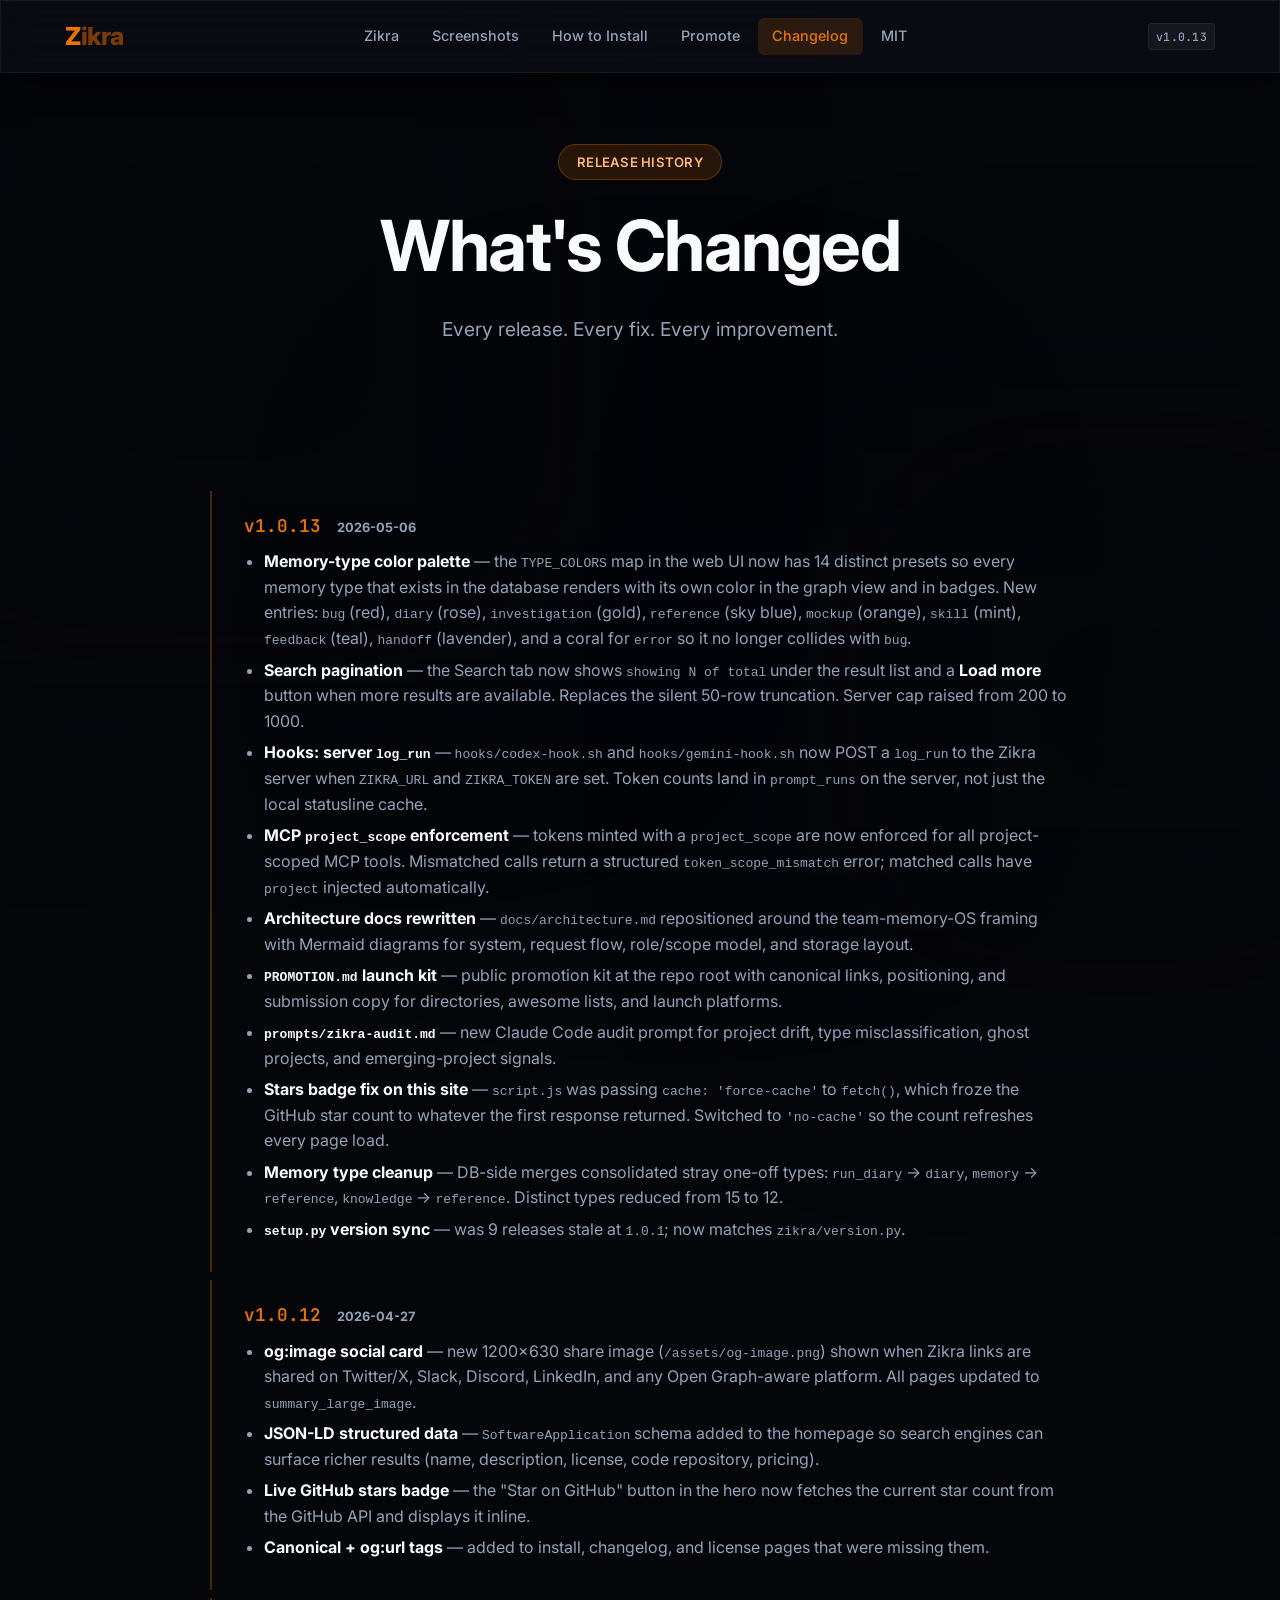
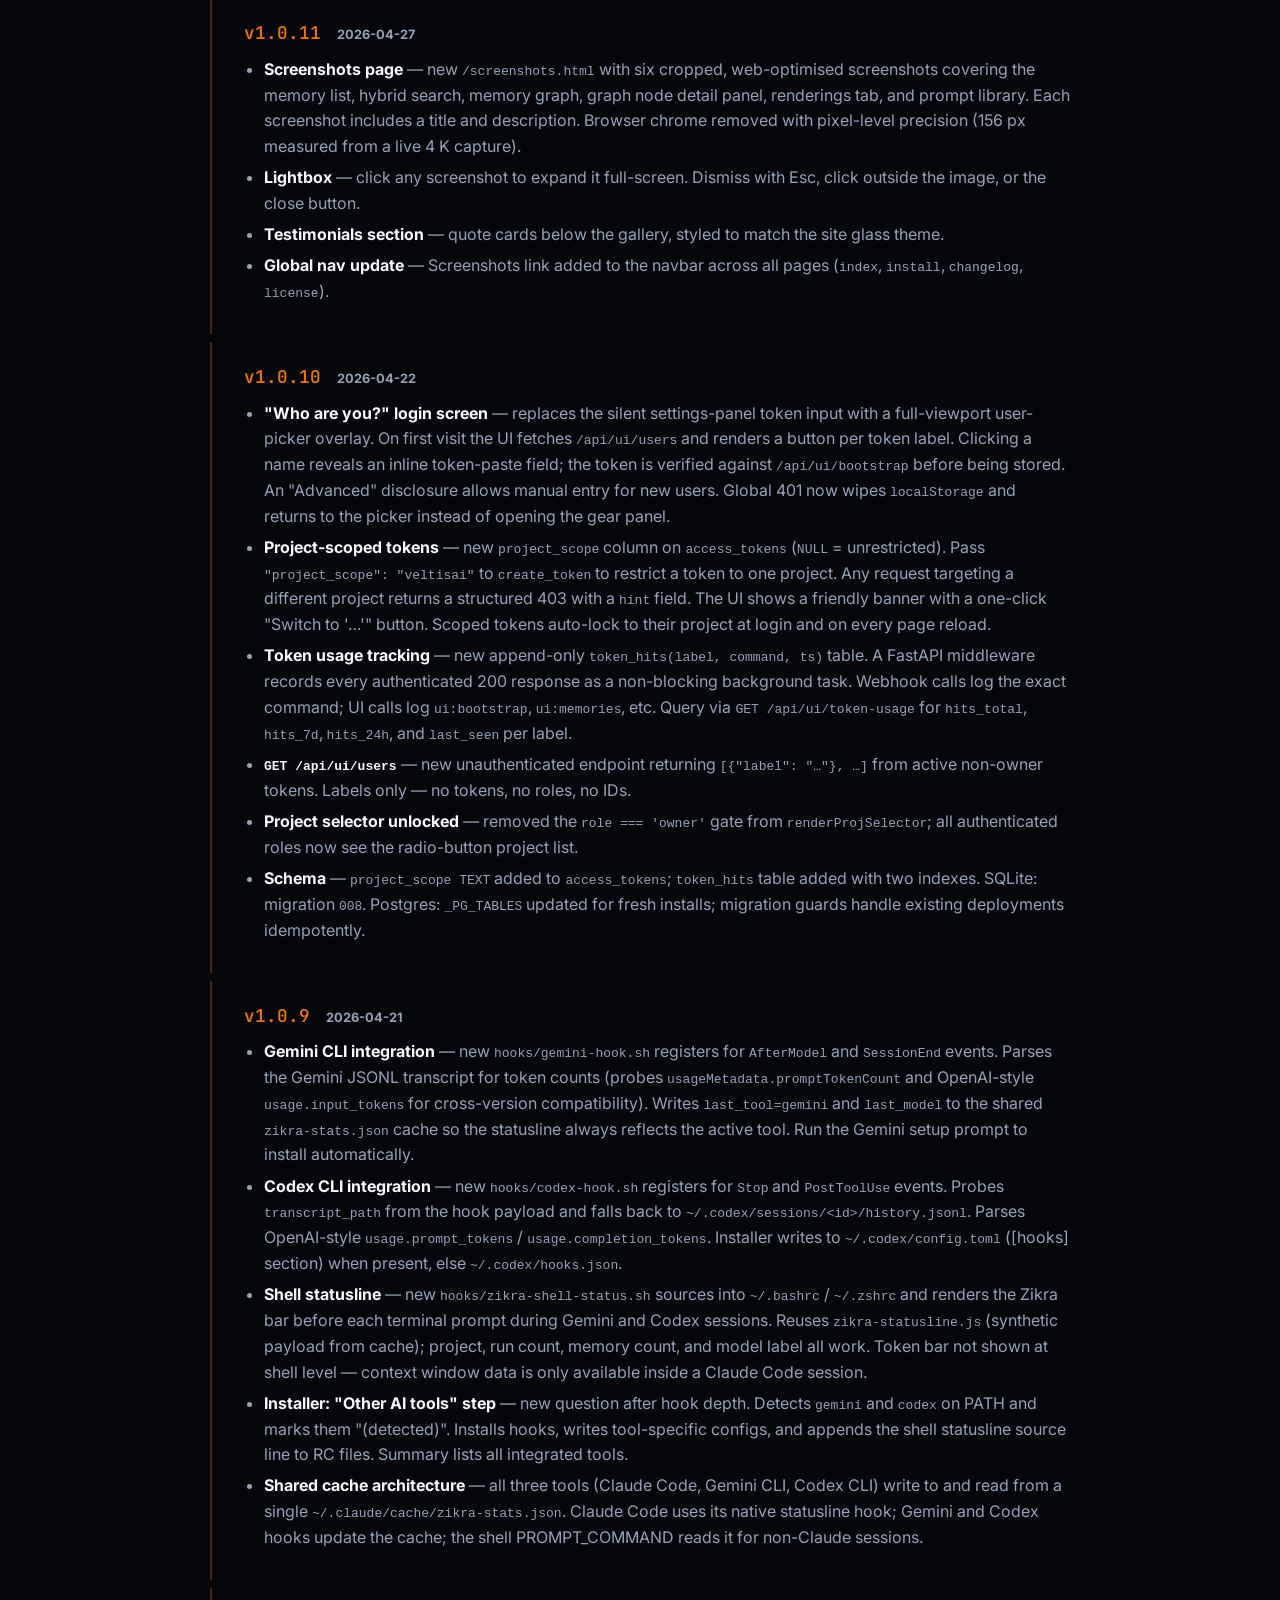
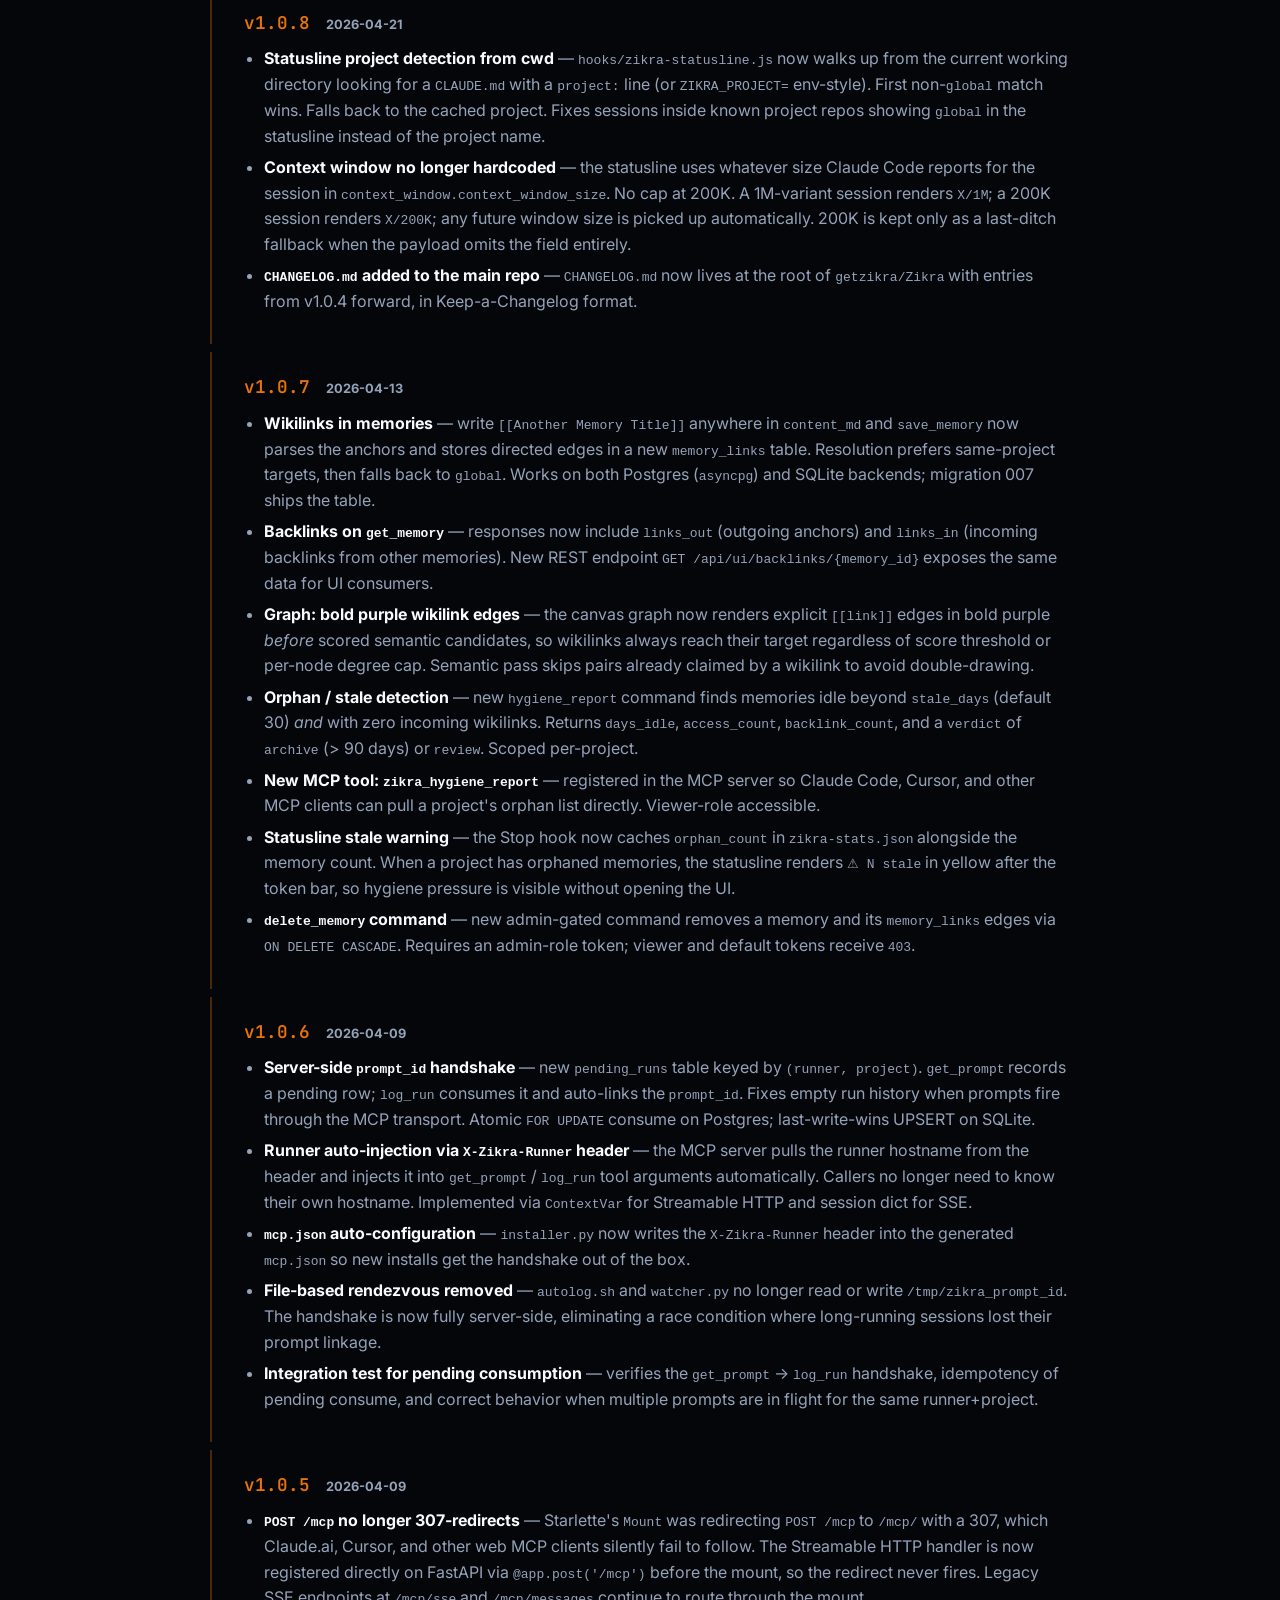
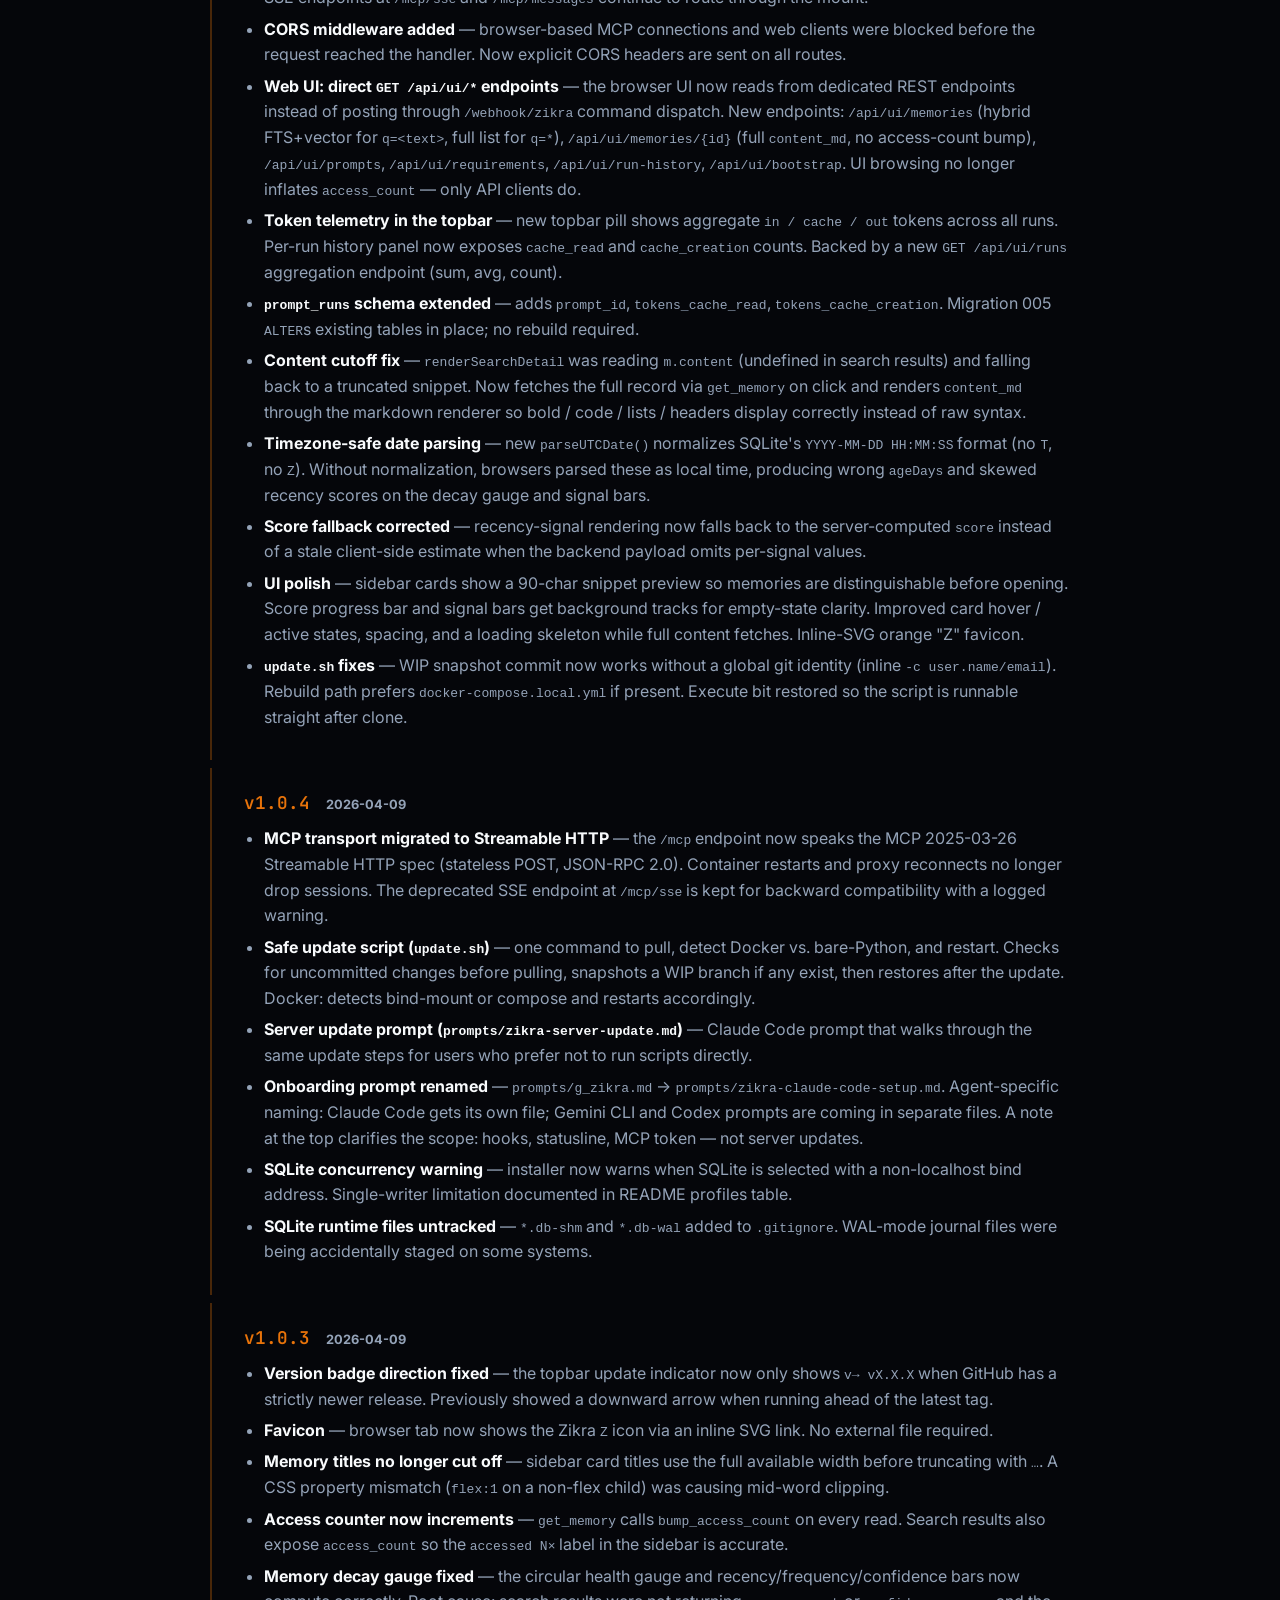
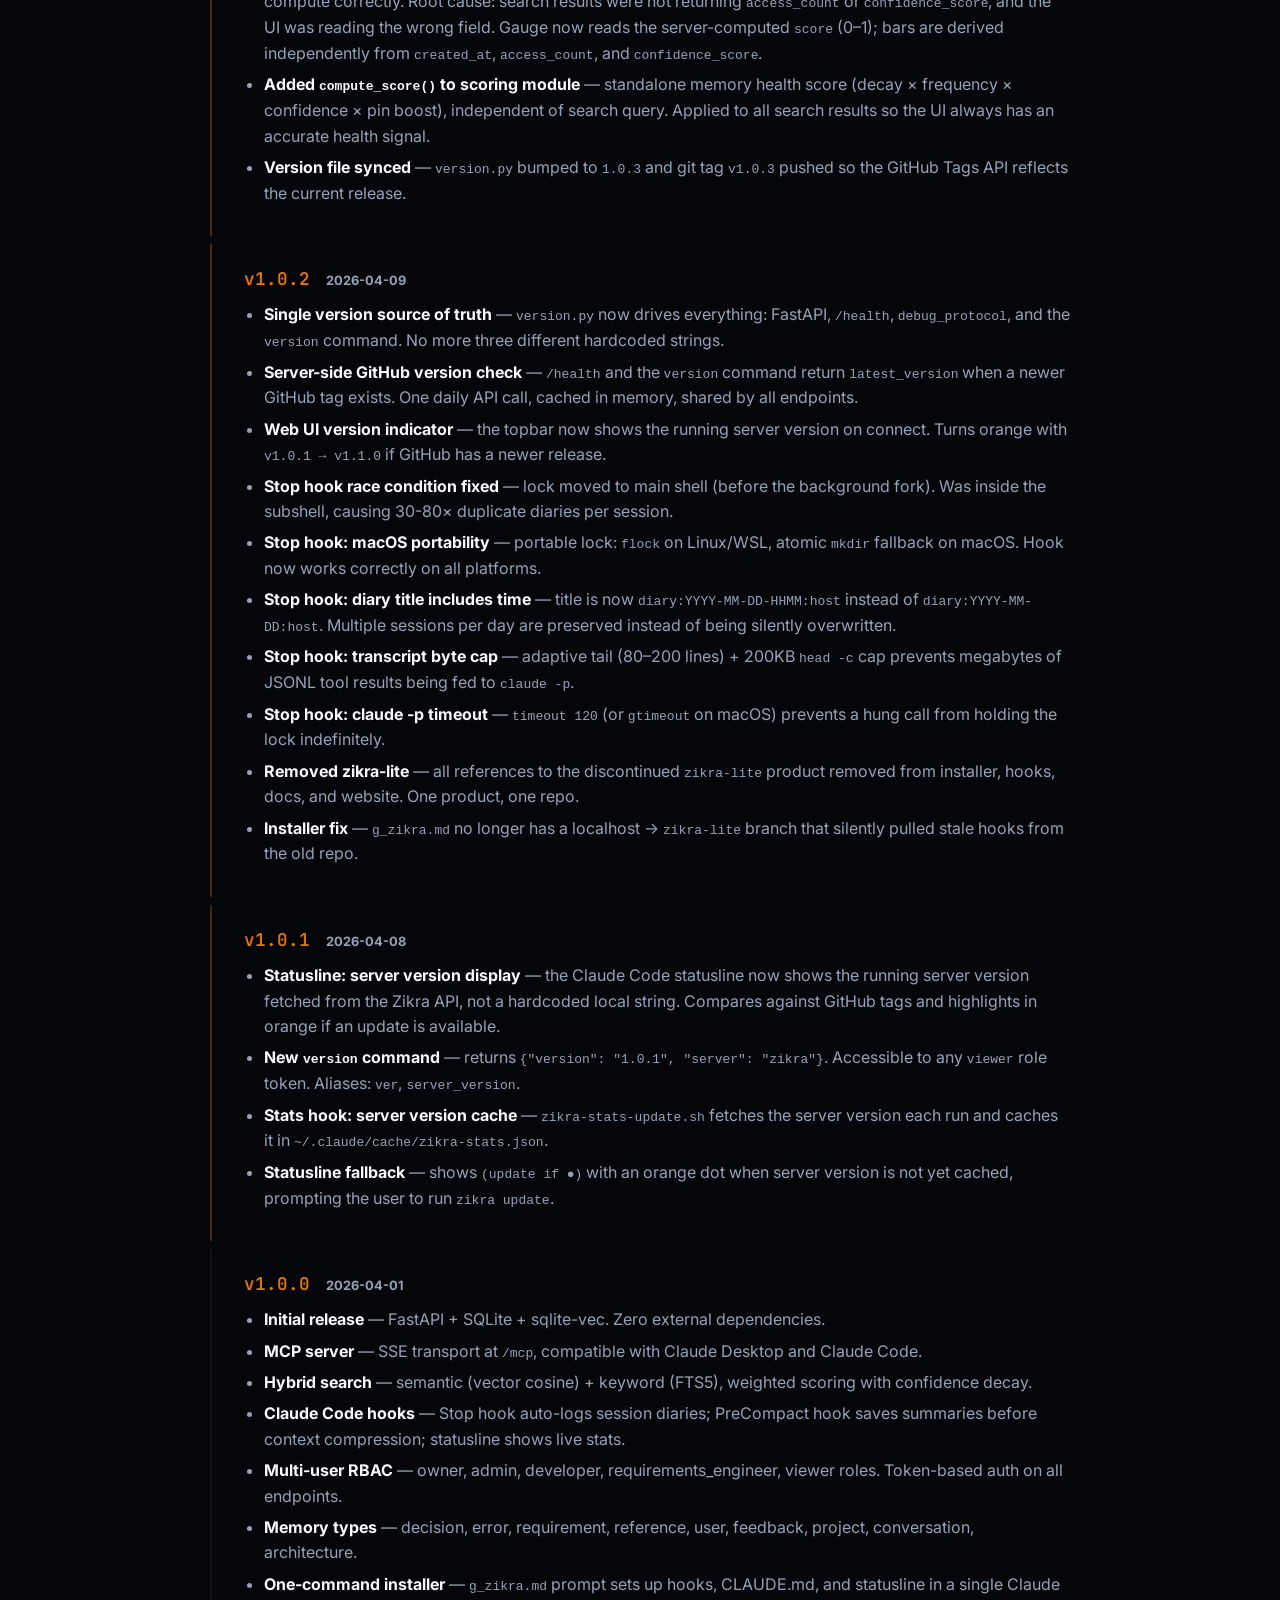
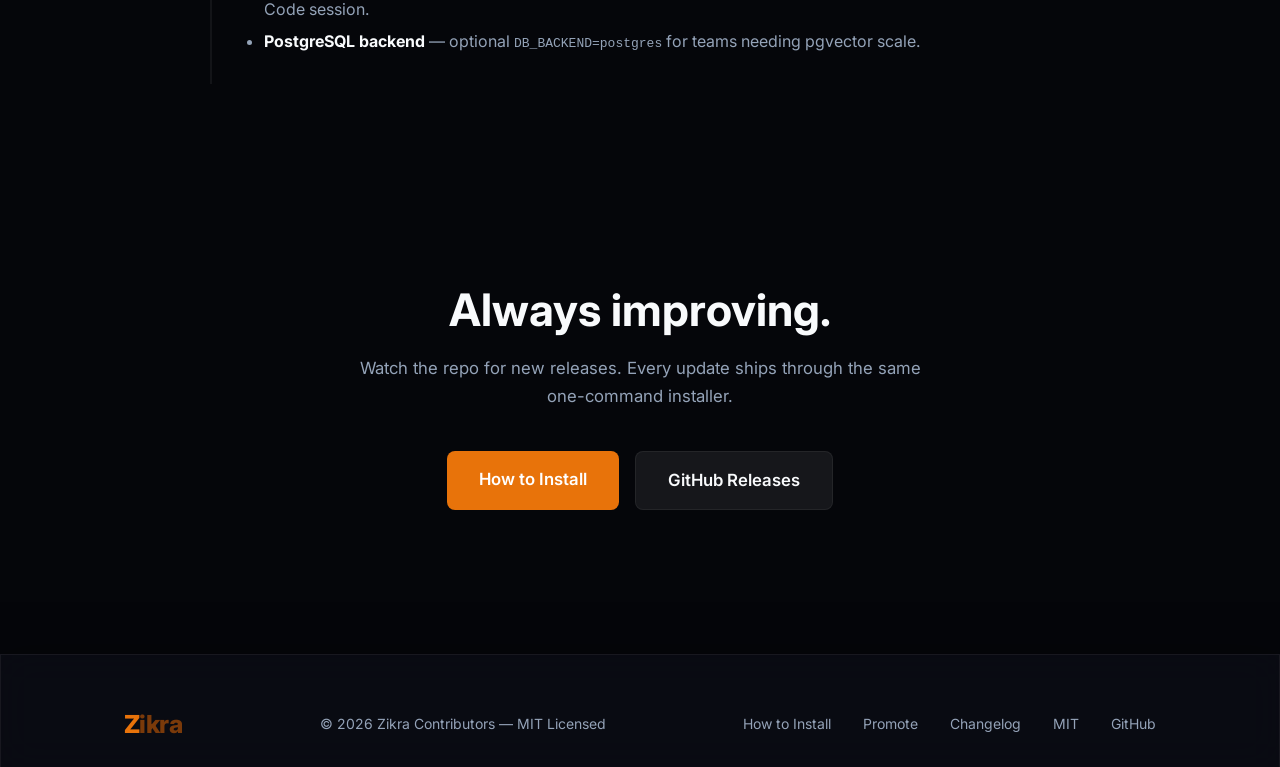
==== commit 64bb927f: "v1.0.13: sync versions, fix live stars badge - version.json, index.html, promote.html, install.html " ====
--- a/changelog.html
+++ b/changelog.html
@@ -58,6 +58,25 @@
 
         <div class="changelog-entry">
             <h3>
+                <span class="changelog-version">v1.0.13</span>
+                <span class="changelog-date">2026-05-06</span>
+            </h3>
+            <ul>
+                <li><strong>Memory-type color palette</strong> — the <code>TYPE_COLORS</code> map in the web UI now has 14 distinct presets so every memory type that exists in the database renders with its own color in the graph view and in badges. New entries: <code>bug</code> (red), <code>diary</code> (rose), <code>investigation</code> (gold), <code>reference</code> (sky blue), <code>mockup</code> (orange), <code>skill</code> (mint), <code>feedback</code> (teal), <code>handoff</code> (lavender), and a coral for <code>error</code> so it no longer collides with <code>bug</code>.</li>
+                <li><strong>Search pagination</strong> — the Search tab now shows <code>showing N of total</code> under the result list and a <strong>Load more</strong> button when more results are available. Replaces the silent 50-row truncation. Server cap raised from 200 to 1000.</li>
+                <li><strong>Hooks: server <code>log_run</code></strong> — <code>hooks/codex-hook.sh</code> and <code>hooks/gemini-hook.sh</code> now POST a <code>log_run</code> to the Zikra server when <code>ZIKRA_URL</code> and <code>ZIKRA_TOKEN</code> are set. Token counts land in <code>prompt_runs</code> on the server, not just the local statusline cache.</li>
+                <li><strong>MCP <code>project_scope</code> enforcement</strong> — tokens minted with a <code>project_scope</code> are now enforced for all project-scoped MCP tools. Mismatched calls return a structured <code>token_scope_mismatch</code> error; matched calls have <code>project</code> injected automatically.</li>
+                <li><strong>Architecture docs rewritten</strong> — <code>docs/architecture.md</code> repositioned around the team-memory-OS framing with Mermaid diagrams for system, request flow, role/scope model, and storage layout.</li>
+                <li><strong><code>PROMOTION.md</code> launch kit</strong> — public promotion kit at the repo root with canonical links, positioning, and submission copy for directories, awesome lists, and launch platforms.</li>
+                <li><strong><code>prompts/zikra-audit.md</code></strong> — new Claude Code audit prompt for project drift, type misclassification, ghost projects, and emerging-project signals.</li>
+                <li><strong>Stars badge fix on this site</strong> — <code>script.js</code> was passing <code>cache: 'force-cache'</code> to <code>fetch()</code>, which froze the GitHub star count to whatever the first response returned. Switched to <code>'no-cache'</code> so the count refreshes every page load.</li>
+                <li><strong>Memory type cleanup</strong> — DB-side merges consolidated stray one-off types: <code>run_diary</code> → <code>diary</code>, <code>memory</code> → <code>reference</code>, <code>knowledge</code> → <code>reference</code>. Distinct types reduced from 15 to 12.</li>
+                <li><strong><code>setup.py</code> version sync</strong> — was 9 releases stale at <code>1.0.1</code>; now matches <code>zikra/version.py</code>.</li>
+            </ul>
+        </div>
+
+        <div class="changelog-entry">
+            <h3>
                 <span class="changelog-version">v1.0.12</span>
                 <span class="changelog-date">2026-04-27</span>
             </h3>
